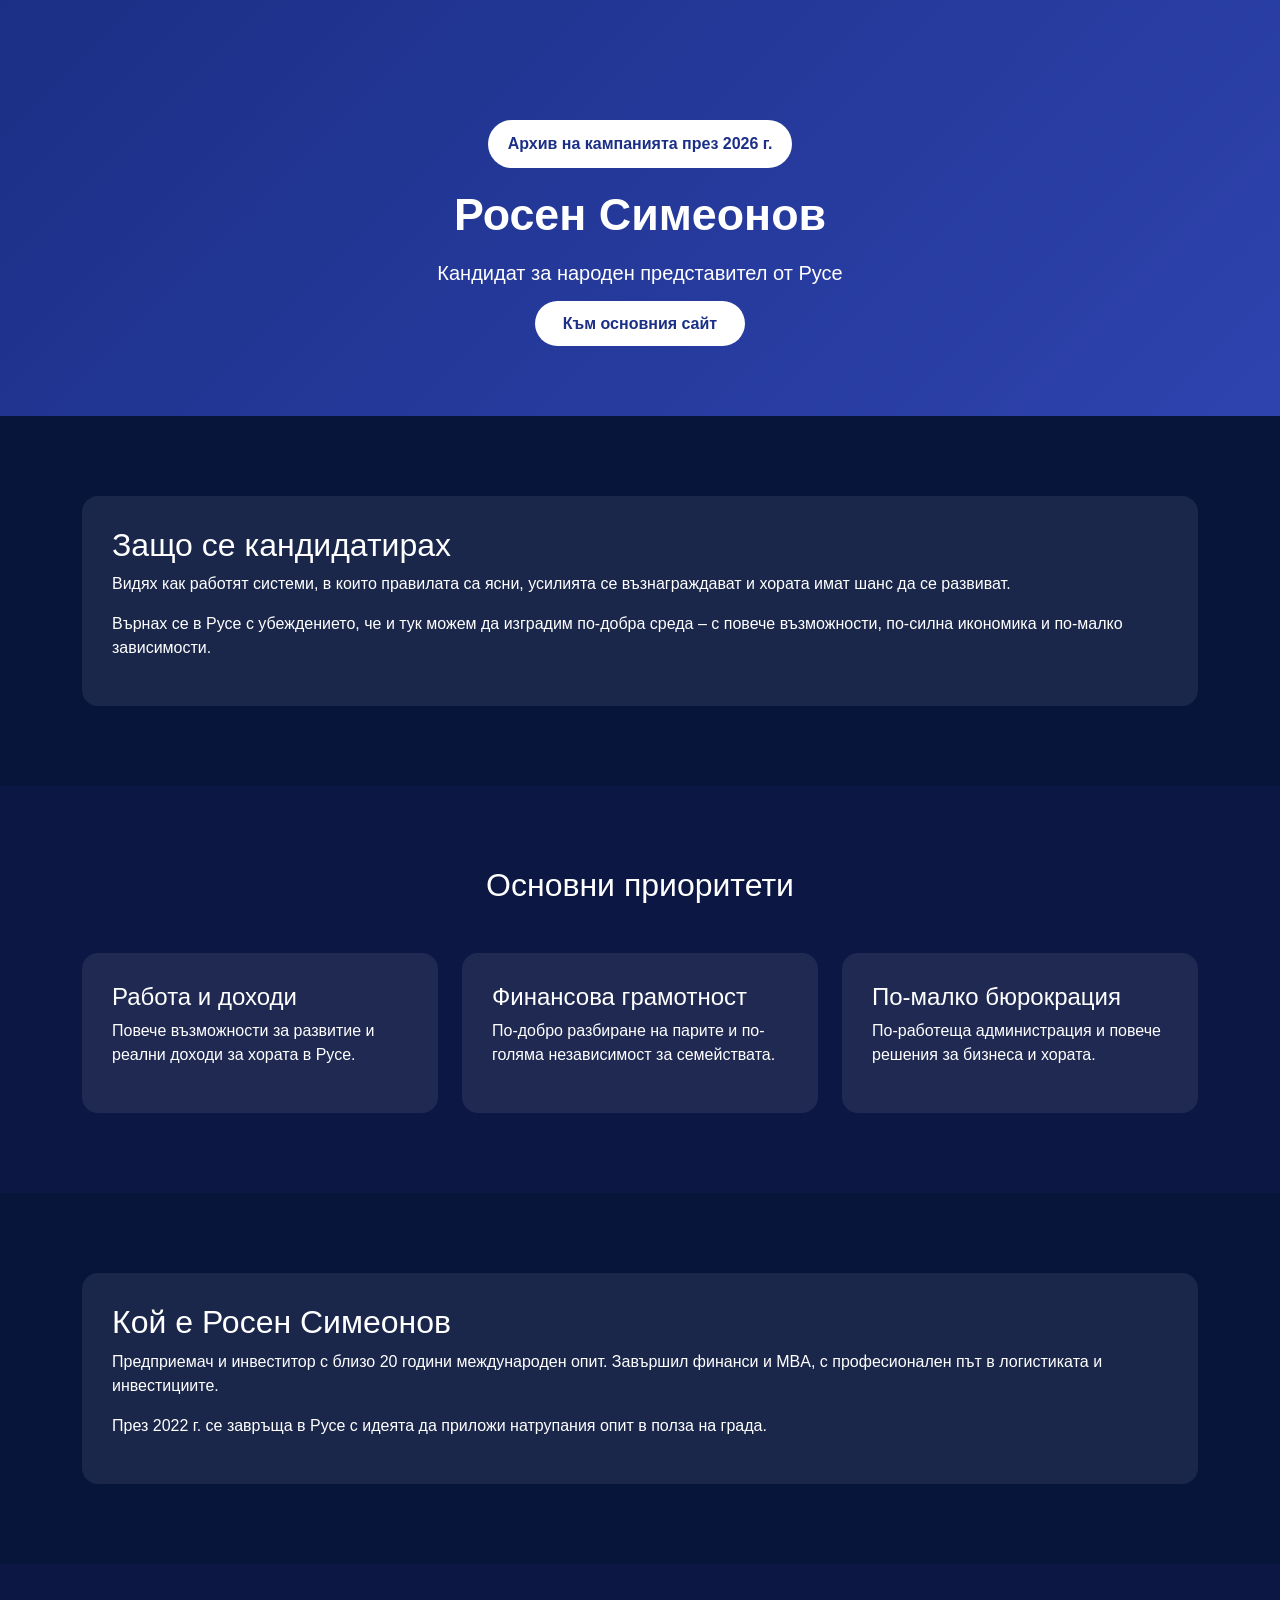
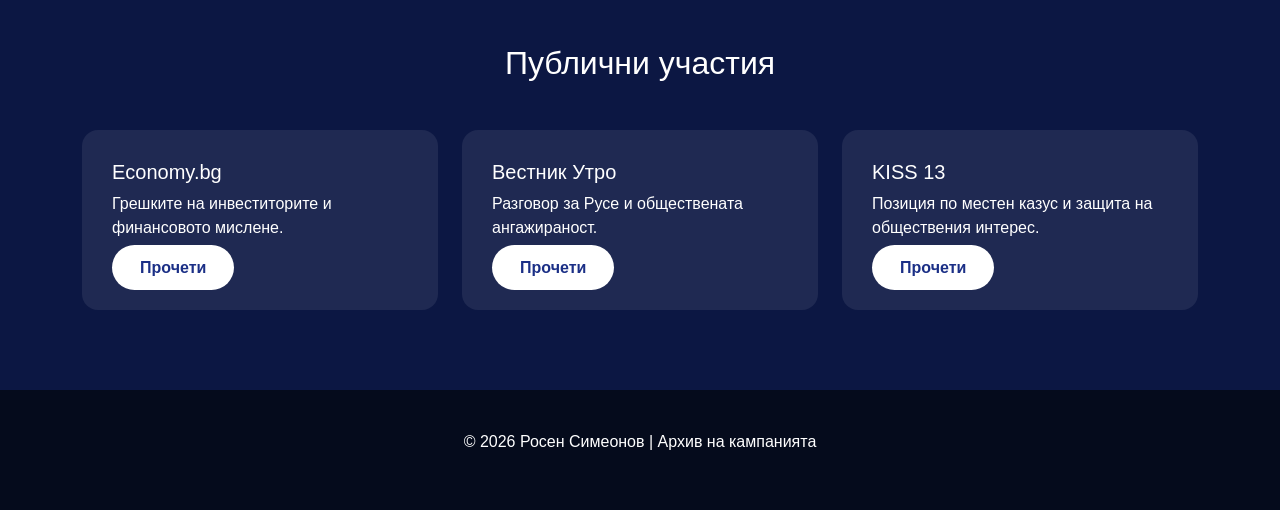
==== kampania-2026.html @ 20c769b8 "Create kampania-2026.html" ====
<!DOCTYPE html>
<html lang="bg">
<head>
    <meta charset="UTF-8">
    <meta name="viewport" content="width=device-width, initial-scale=1.0">

    <title>Кампания 2026 | Росен Симеонов | Архив</title>

    <meta name="description" content="Архив на кампанията на Росен Симеонов за народен представител от Русе през 2026 г. Позиции, приоритети и участие.">
    <link rel="canonical" href="https://rosensimeonov.com/kampania-2026.html">

    <link href="https://cdn.jsdelivr.net/npm/bootstrap@5.3.0/dist/css/bootstrap.min.css" rel="stylesheet">

    <style>
        body {
            font-family: Arial, sans-serif;
            background: #07153b;
            color: #fff;
        }

        .hero {
            padding: 120px 0 80px;
            background: linear-gradient(135deg, #1b2f86 0%, #2e43ae 100%);
            text-align: center;
        }

        .hero h1 {
            font-size: 2.8rem;
            font-weight: 900;
        }

        .archive-note {
            background: #fff;
            color: #1b2f86;
            padding: 12px 20px;
            border-radius: 999px;
            display: inline-block;
            font-weight: 700;
            margin-bottom: 20px;
        }

        .section {
            padding: 80px 0;
        }

        .card-custom {
            background: rgba(255,255,255,0.08);
            border-radius: 16px;
            padding: 30px;
        }

        a.btn-main {
            background: #fff;
            color: #1b2f86;
            padding: 14px 28px;
            border-radius: 999px;
            font-weight: 700;
            text-decoration: none;
        }

        a.btn-main:hover {
            background: #e9efff;
        }

        footer {
            padding: 40px;
            text-align: center;
            background: #050b1c;
        }
    </style>
</head>

<body>

<!-- HERO -->
<section class="hero">
    <div class="container">
        <div class="archive-note">
            Архив на кампанията през 2026 г.
        </div>

        <h1>Росен Симеонов</h1>
        <p class="lead mt-3">
            Кандидат за народен представител от Русе
        </p>

        <div class="mt-4">
            <a href="index.html" class="btn-main">Към основния сайт</a>
        </div>
    </div>
</section>

<!-- WHY -->
<section class="section">
    <div class="container">
        <div class="card-custom">
            <h2>Защо се кандидатирах</h2>
            <p>
                Видях как работят системи, в които правилата са ясни, усилията се възнаграждават и хората имат шанс да се развиват.
            </p>
            <p>
                Върнах се в Русе с убеждението, че и тук можем да изградим по-добра среда – с повече възможности, по-силна икономика и по-малко зависимости.
            </p>
        </div>
    </div>
</section>

<!-- PRIORITIES -->
<section class="section" style="background:#0c1743;">
    <div class="container">
        <h2 class="text-center mb-5">Основни приоритети</h2>

        <div class="row g-4">
            <div class="col-md-4">
                <div class="card-custom">
                    <h4>Работа и доходи</h4>
                    <p>Повече възможности за развитие и реални доходи за хората в Русе.</p>
                </div>
            </div>

            <div class="col-md-4">
                <div class="card-custom">
                    <h4>Финансова грамотност</h4>
                    <p>По-добро разбиране на парите и по-голяма независимост за семействата.</p>
                </div>
            </div>

            <div class="col-md-4">
                <div class="card-custom">
                    <h4>По-малко бюрокрация</h4>
                    <p>По-работеща администрация и повече решения за бизнеса и хората.</p>
                </div>
            </div>
        </div>
    </div>
</section>

<!-- ABOUT -->
<section class="section">
    <div class="container">
        <div class="card-custom">
            <h2>Кой е Росен Симеонов</h2>
            <p>
                Предприемач и инвеститор с близо 20 години международен опит.
                Завършил финанси и MBA, с професионален път в логистиката и инвестициите.
            </p>
            <p>
                През 2022 г. се завръща в Русе с идеята да приложи натрупания опит в полза на града.
            </p>
        </div>
    </div>
</section>

<!-- MEDIA -->
<section class="section" style="background:#0c1743;">
    <div class="container">
        <h2 class="text-center mb-5">Публични участия</h2>

        <div class="row g-4">
            <div class="col-md-4">
                <div class="card-custom">
                    <h5>Economy.bg</h5>
                    <p>Грешките на инвеститорите и финансовото мислене.</p>
                    <a href="https://www.economy.bg/featured/view/63166/Kakvi-greshki-dopuskat-naj-chesto-individualnite-investitori-v-Bylgariya"
                       target="_blank" class="btn-main mt-2">Прочети</a>
                </div>
            </div>

            <div class="col-md-4">
                <div class="card-custom">
                    <h5>Вестник Утро</h5>
                    <p>Разговор за Русе и обществената ангажираност.</p>
                    <a href="https://utroruse.com/article/1179302/"
                       target="_blank" class="btn-main mt-2">Прочети</a>
                </div>
            </div>

            <div class="col-md-4">
                <div class="card-custom">
                    <h5>KISS 13</h5>
                    <p>Позиция по местен казус и защита на обществения интерес.</p>
                    <a href="https://kiss13.net/news/ruse/pp-db-davat-sdelkata-za-golemiya-tir-parking-v-ruse-na-prokuraturata"
                       target="_blank" class="btn-main mt-2">Прочети</a>
                </div>
            </div>
        </div>
    </div>
</section>

<!-- FOOTER -->
<footer>
    <p>© 2026 Росен Симеонов | Архив на кампанията</p>
</footer>

</body>
</html>
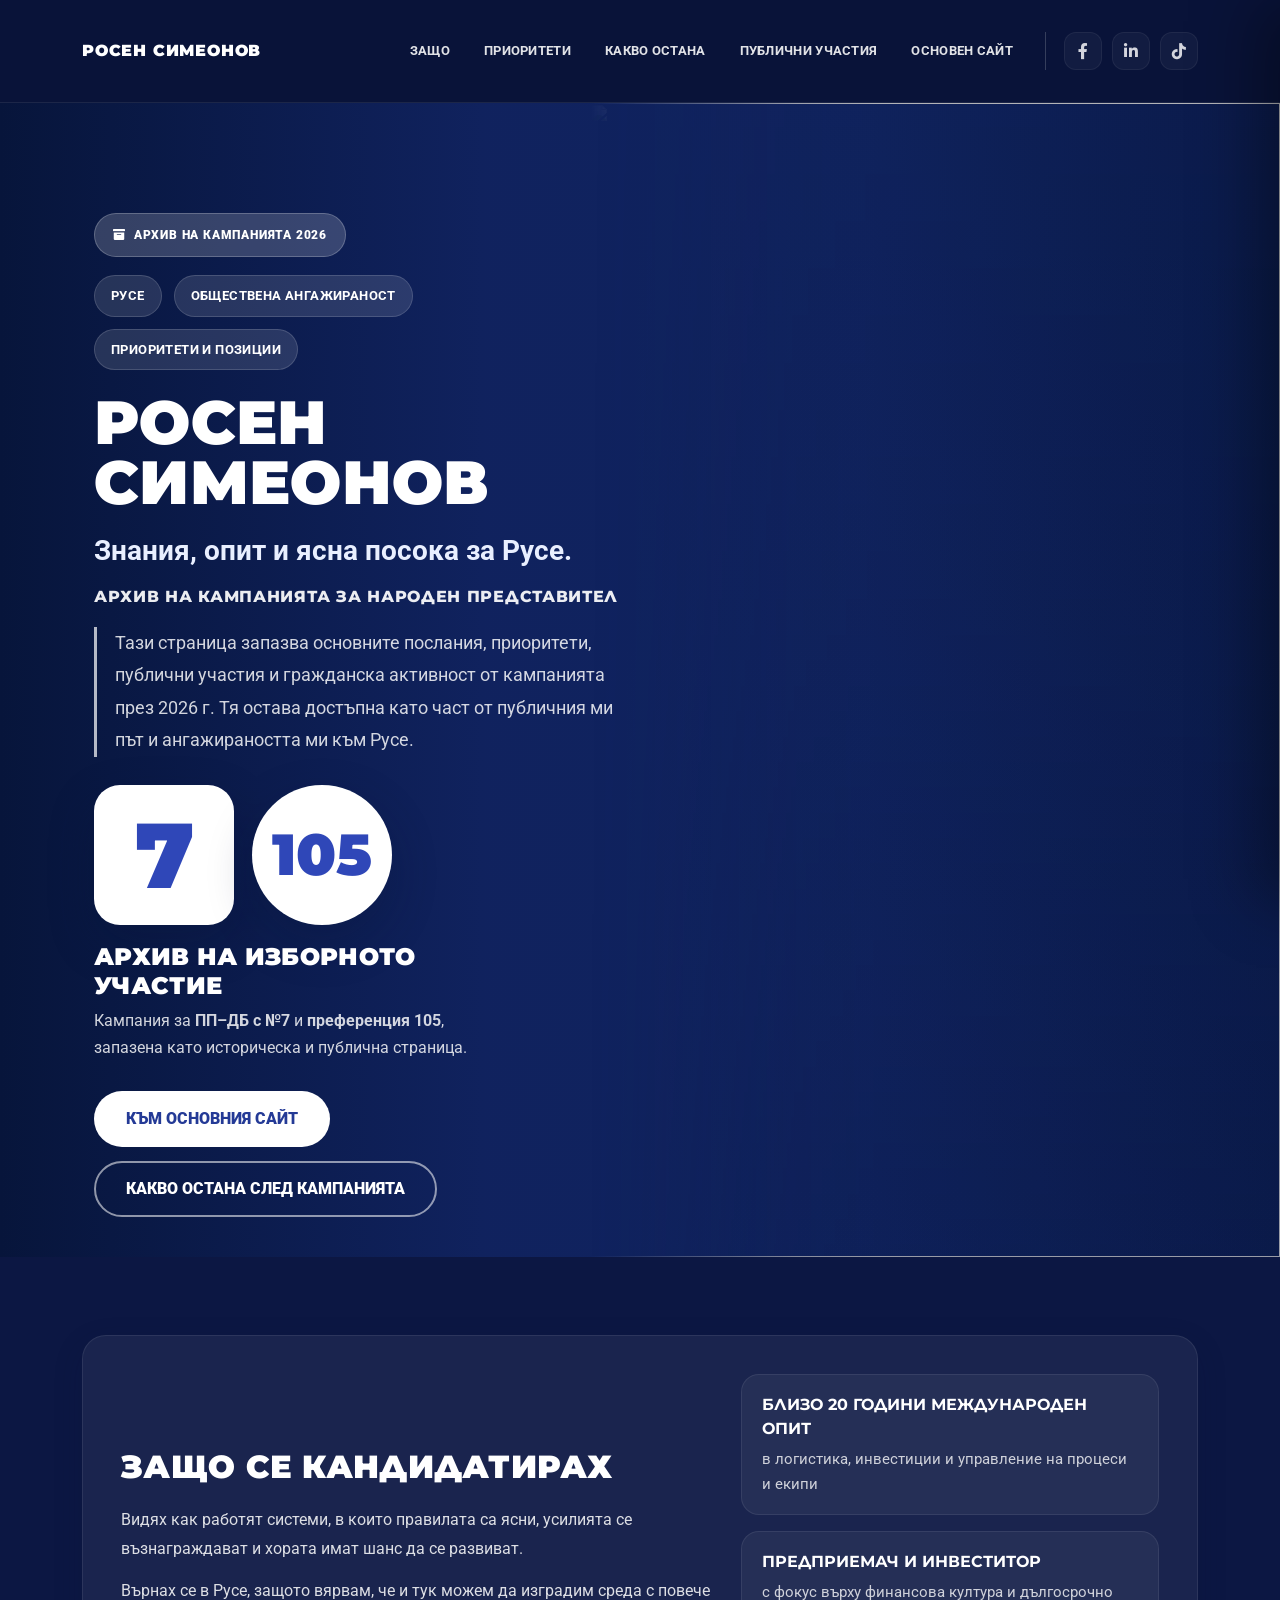
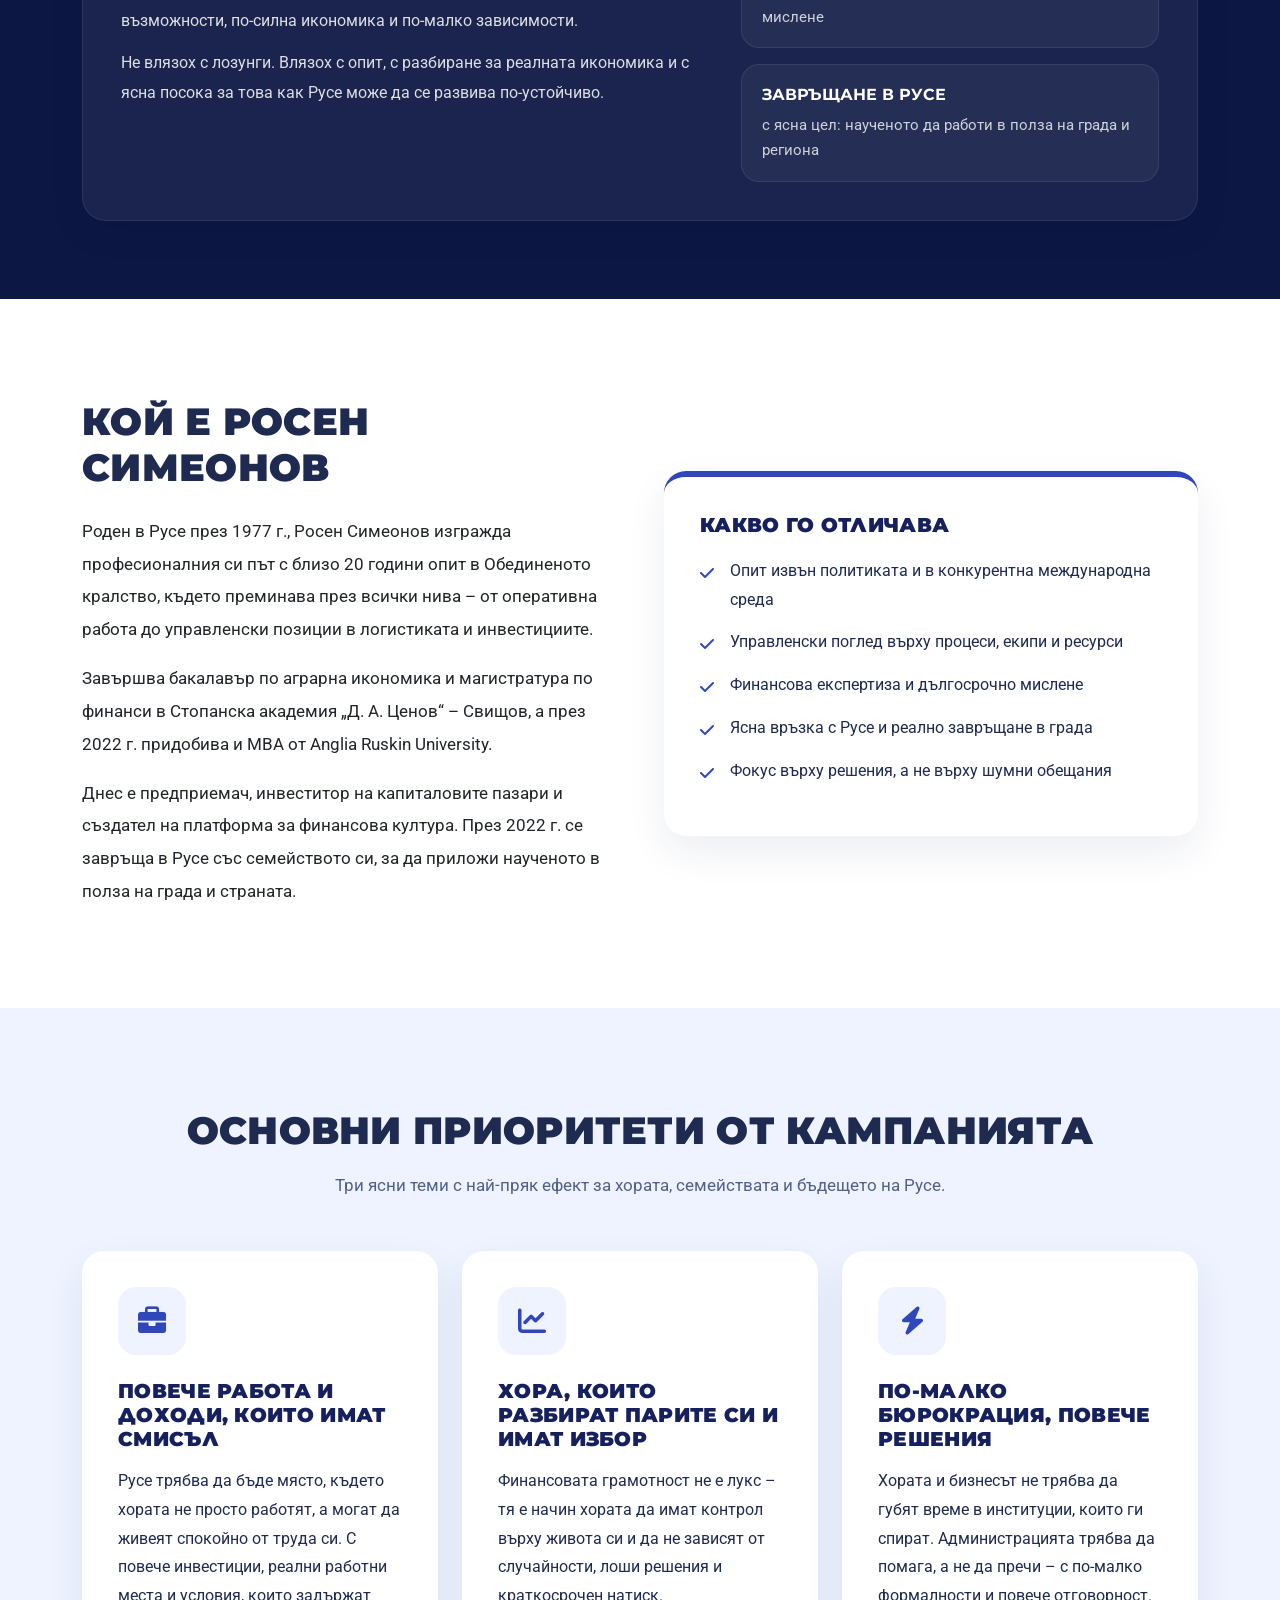
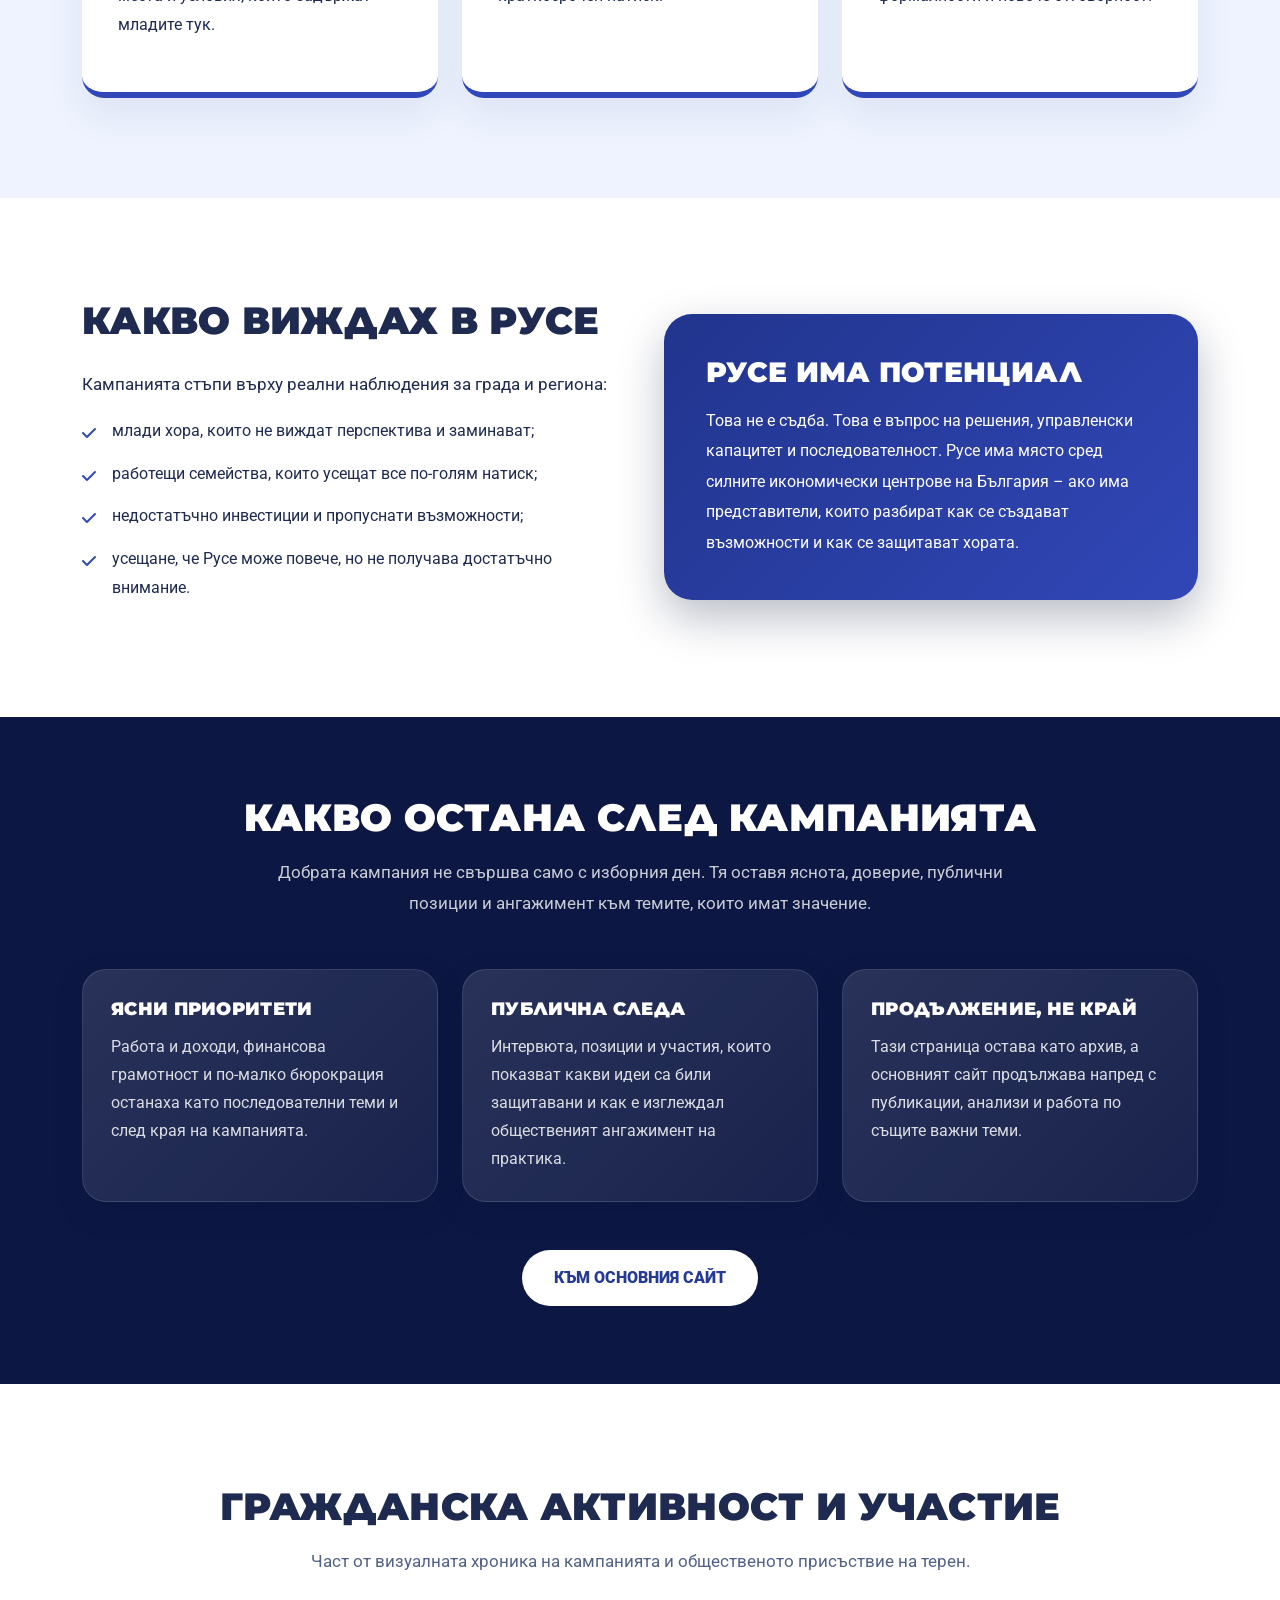
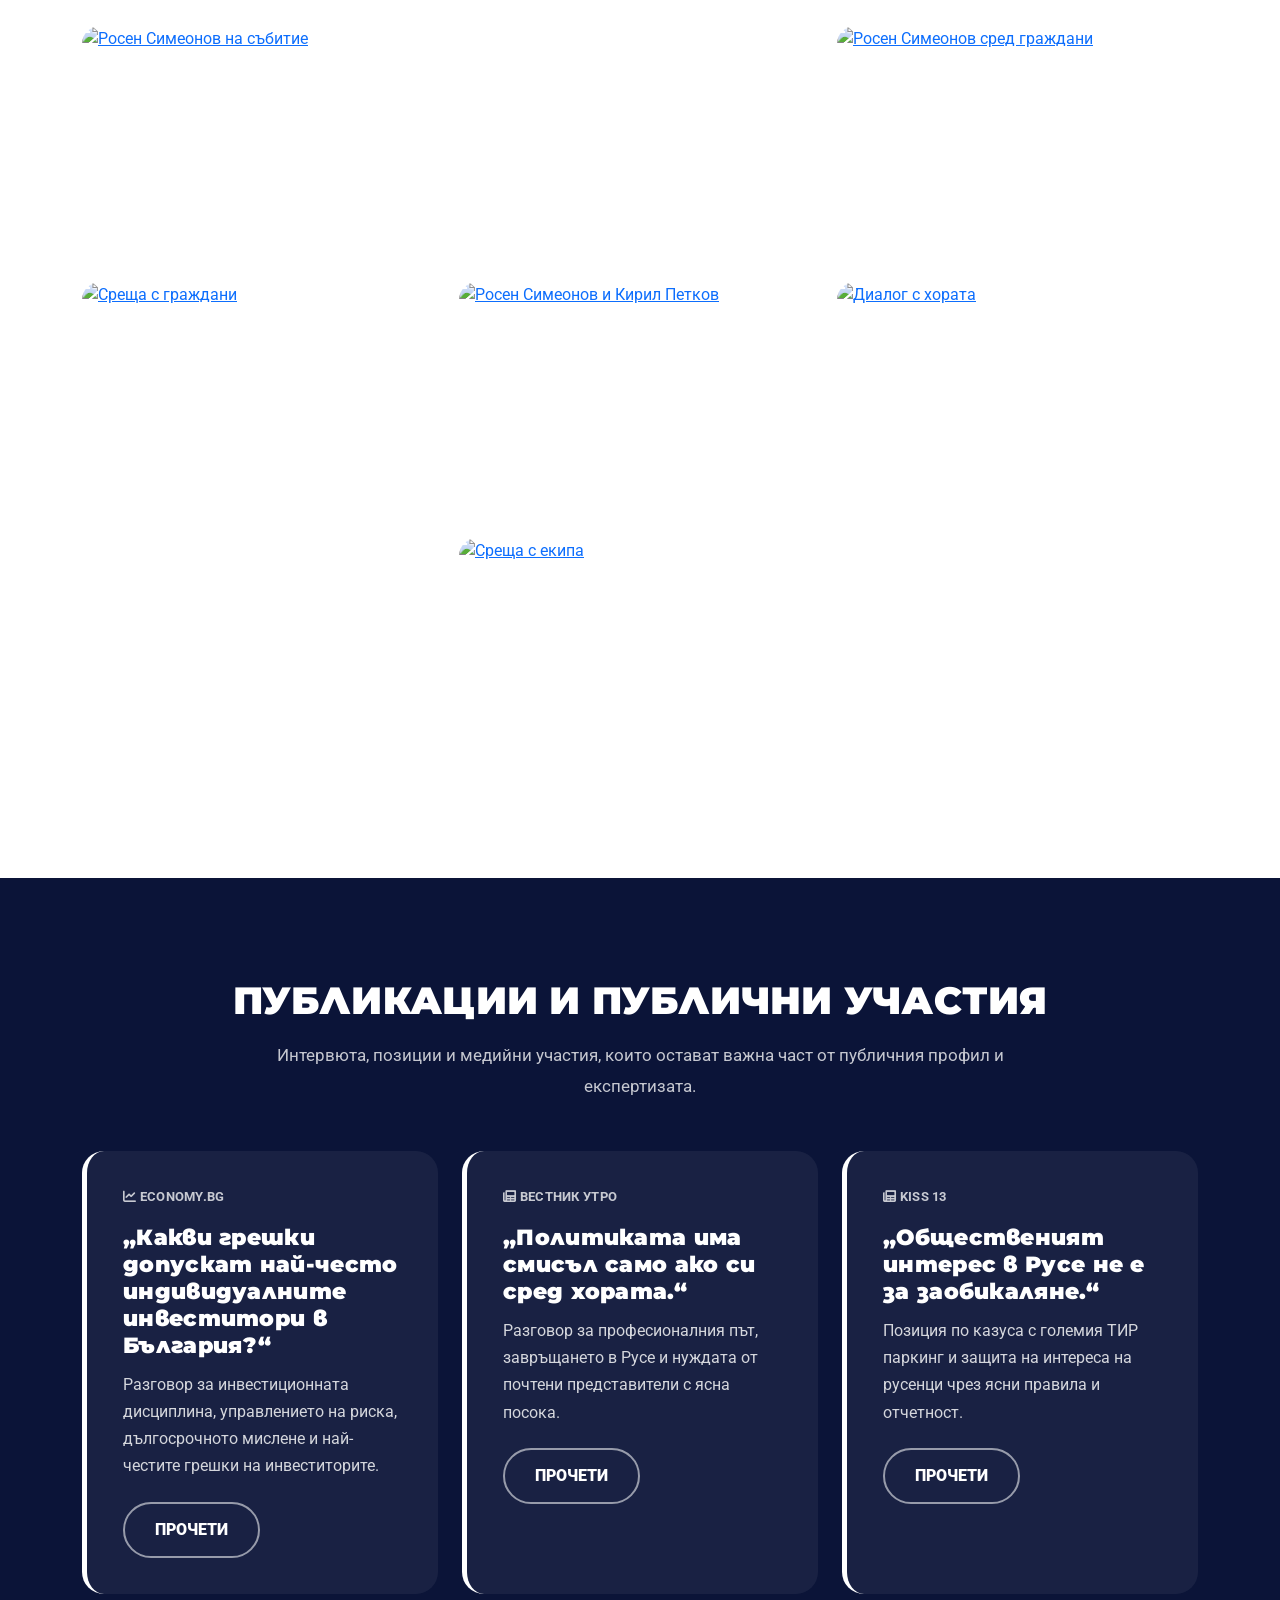
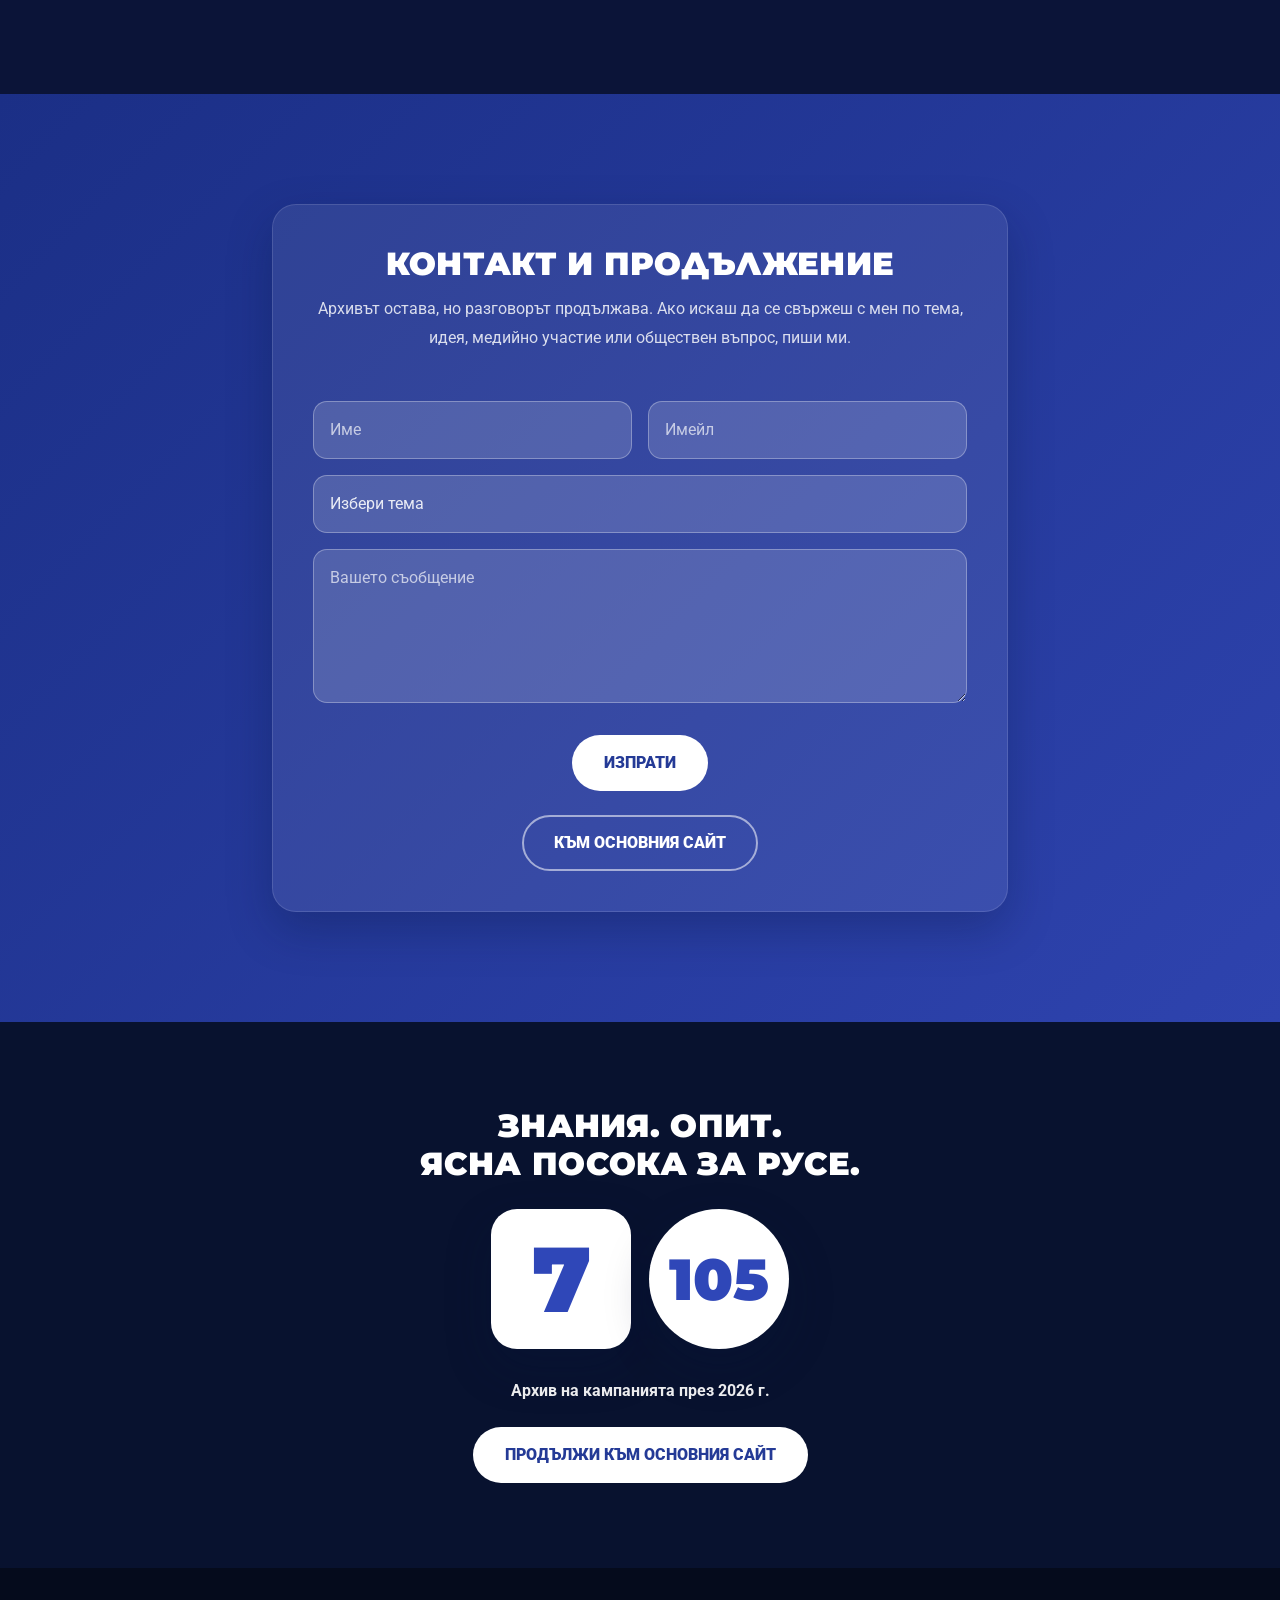
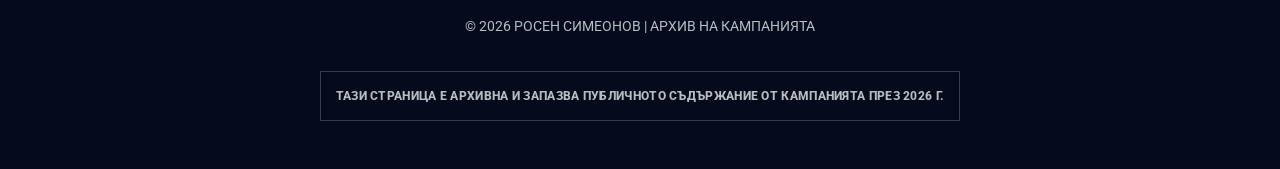
==== commit 39781a5e: "Update kampania-2026.html" ====
--- a/kampania-2026.html
+++ b/kampania-2026.html
@@ -3,194 +3,1840 @@
 <head>
     <meta charset="UTF-8">
     <meta name="viewport" content="width=device-width, initial-scale=1.0">
-
     <title>Кампания 2026 | Росен Симеонов | Архив</title>
-
-    <meta name="description" content="Архив на кампанията на Росен Симеонов за народен представител от Русе през 2026 г. Позиции, приоритети и участие.">
+    <link rel="icon" type="image/png" href="favicon.png">
+
+    <meta name="description" content="Архив на кампанията на Росен Симеонов за народен представител от Русе през 2026 г. Позиции, приоритети, медийни участия и обществена ангажираност.">
     <link rel="canonical" href="https://rosensimeonov.com/kampania-2026.html">
 
+    <meta property="og:title" content="Кампания 2026 | Росен Симеонов | Архив">
+    <meta property="og:description" content="Архив на кампанията, приоритетите и публичните позиции на Росен Симеонов.">
+    <meta property="og:image" content="thumbnail-rosen.png">
+    <meta property="og:type" content="website">
+    <meta property="og:url" content="https://rosensimeonov.com/kampania-2026.html">
+
+    <script type="application/ld+json">
+{
+  "@context": "https://schema.org",
+  "@graph": [
+    {
+      "@type": "WebPage",
+      "@id": "https://rosensimeonov.com/kampania-2026.html#webpage",
+      "url": "https://rosensimeonov.com/kampania-2026.html",
+      "name": "Кампания 2026 | Росен Симеонов | Архив",
+      "description": "Архив на кампанията на Росен Симеонов за народен представител от Русе през 2026 г.",
+      "inLanguage": "bg"
+    },
+    {
+      "@type": "Person",
+      "@id": "https://rosensimeonov.com/#person",
+      "name": "Росен Симеонов",
+      "url": "https://rosensimeonov.com/",
+      "image": "https://rosensimeonov.com/thumbnail-rosen.png",
+      "description": "Росен Симеонов е предприемач, инвеститор и обществено активен автор от Русе с международен управленски опит.",
+      "jobTitle": "Предприемач и инвеститор",
+      "address": {
+        "@type": "PostalAddress",
+        "addressLocality": "Русе",
+        "addressCountry": "BG"
+      },
+      "sameAs": [
+        "https://www.facebook.com/rosen.simeonov.12",
+        "https://www.linkedin.com/in/rosen-simeonov/",
+        "https://www.tiktok.com/@rossimeonov"
+      ]
+    }
+  ]
+}
+    </script>
+
+    <link href="https://fonts.googleapis.com/css2?family=Montserrat:wght@400;700;800;900&family=Roboto:wght@300;400;500;700&display=swap" rel="stylesheet">
+    <link rel="stylesheet" href="https://cdnjs.cloudflare.com/ajax/libs/font-awesome/6.0.0/css/all.min.css">
     <link href="https://cdn.jsdelivr.net/npm/bootstrap@5.3.0/dist/css/bootstrap.min.css" rel="stylesheet">
+    <link href="https://unpkg.com/aos@2.3.1/dist/aos.css" rel="stylesheet">
+    <link rel="stylesheet" href="https://cdnjs.cloudflare.com/ajax/libs/luminous-lightbox/2.3.2/luminous-basic.min.css">
 
     <style>
+        :root {
+            --primary-blue: #243a96;
+            --secondary-blue: #2f47b8;
+            --deep-blue: #15205d;
+            --navy: #07153b;
+            --navy-soft: #0b1438;
+            --accent-light: #e9efff;
+            --white: #ffffff;
+            --text-soft: rgba(255,255,255,0.82);
+            --text-dark: #1e2a4f;
+            --text-muted: #526287;
+            --shadow: 0 18px 45px rgba(7, 21, 59, 0.28);
+            --shadow-soft: 0 10px 30px rgba(7, 21, 59, 0.16);
+            --radius-xl: 24px;
+            --radius-lg: 18px;
+            --radius-md: 14px;
+            --nav-height: 86px;
+            --nav-height-scrolled: 72px;
+        }
+
+        * { box-sizing: border-box; }
+
+        html {
+            scroll-behavior: smooth;
+            max-width: 100%;
+            overflow-x: hidden;
+        }
+
         body {
-            font-family: Arial, sans-serif;
-            background: #07153b;
+            margin: 0;
+            max-width: 100%;
+            overflow-x: hidden;
+            font-family: 'Roboto', sans-serif;
+            background: var(--navy);
+            color: var(--white);
+        }
+
+        body.menu-open {
+            overflow: hidden;
+            touch-action: none;
+        }
+
+        h1, h2, h3, h4, h5 {
+            font-family: 'Montserrat', sans-serif;
+            letter-spacing: 0.3px;
+        }
+
+        .fw-900 { font-weight: 900; }
+        a { transition: 0.25s ease; }
+        img { max-width: 100%; height: auto; }
+
+        .navbar {
+            background: rgba(10, 20, 58, 0.82);
+            backdrop-filter: blur(18px);
+            -webkit-backdrop-filter: blur(18px);
+            min-height: var(--nav-height);
+            border-bottom: 1px solid rgba(255,255,255,0.08);
+            transition: min-height 0.28s ease, background 0.28s ease, box-shadow 0.28s ease;
+            box-shadow: 0 0 0 rgba(0,0,0,0);
+            z-index: 1030;
+        }
+
+        .navbar.navbar-scrolled {
+            min-height: var(--nav-height-scrolled);
+            background: rgba(7, 16, 45, 0.94);
+            box-shadow: 0 12px 32px rgba(0,0,0,0.18);
+        }
+
+        .nav-shell {
+            min-height: var(--nav-height);
+            display: flex;
+            align-items: center;
+            justify-content: space-between;
+            gap: 18px;
+            width: 100%;
+            transition: min-height 0.28s ease;
+        }
+
+        .navbar.navbar-scrolled .nav-shell {
+            min-height: var(--nav-height-scrolled);
+        }
+
+        .navbar-brand-wrap {
+            display: flex;
+            align-items: center;
+            gap: 16px;
+            min-width: 0;
+        }
+
+        .brand-name {
+            color: #fff !important;
+            text-decoration: none;
+            font-family: 'Montserrat', sans-serif;
+            font-weight: 900;
+            font-size: 16px;
+            letter-spacing: 0.8px;
+            white-space: nowrap;
+        }
+
+        .desktop-nav {
+            margin-left: auto;
+        }
+
+        .desktop-nav .navbar-nav {
+            gap: 2px;
+        }
+
+        .desktop-nav .nav-link {
+            position: relative;
+            color: rgba(255,255,255,0.88) !important;
+            font-weight: 700;
+            font-size: 13px;
+            text-transform: uppercase;
+            margin-left: 8px;
+            padding: 10px 12px !important;
+            border-radius: 999px;
+            letter-spacing: 0.3px;
+        }
+
+        .desktop-nav .nav-link:hover,
+        .desktop-nav .nav-link.active {
+            color: #fff !important;
+            background: rgba(255,255,255,0.08);
+        }
+
+        .desktop-nav .nav-link.active::after {
+            content: "";
+            position: absolute;
+            left: 16px;
+            right: 16px;
+            bottom: 5px;
+            height: 2px;
+            border-radius: 999px;
+            background: rgba(255,255,255,0.92);
+        }
+
+        .social-nav {
+            display: flex;
+            gap: 10px;
+            margin-left: 18px;
+            padding-left: 18px;
+            border-left: 1px solid rgba(255,255,255,0.18);
+        }
+
+        .social-nav a {
+            width: 38px;
+            height: 38px;
+            color: rgba(255,255,255,0.82);
+            font-size: 16px;
+            border-radius: 12px;
+            background: rgba(255,255,255,0.04);
+            border: 1px solid rgba(255,255,255,0.06);
+            display: inline-flex;
+            align-items: center;
+            justify-content: center;
+            text-decoration: none;
+        }
+
+        .social-nav a:hover {
             color: #fff;
+            transform: translateY(-2px);
+            background: rgba(255,255,255,0.1);
+        }
+
+        .mobile-menu-toggle {
+            width: 54px;
+            height: 54px;
+            border: 1px solid rgba(255,255,255,0.14);
+            background: rgba(255,255,255,0.06);
+            border-radius: 18px;
+            display: none;
+            flex-direction: column;
+            justify-content: center;
+            align-items: center;
+            gap: 5px;
+            padding: 0;
+            transition: 0.25s ease;
+            box-shadow: 0 10px 30px rgba(0,0,0,0.18);
+            flex: 0 0 auto;
+        }
+
+        .mobile-menu-toggle span {
+            display: block;
+            width: 22px;
+            height: 2px;
+            border-radius: 999px;
+            background: #fff;
+            transition: 0.25s ease;
+        }
+
+        .mobile-menu-toggle.active span:nth-child(1) {
+            transform: translateY(7px) rotate(45deg);
+        }
+
+        .mobile-menu-toggle.active span:nth-child(2) {
+            opacity: 0;
+        }
+
+        .mobile-menu-toggle.active span:nth-child(3) {
+            transform: translateY(-7px) rotate(-45deg);
+        }
+
+        .mobile-menu-overlay {
+            position: fixed;
+            inset: 0;
+            width: 100%;
+            height: 100%;
+            background: rgba(3, 8, 24, 0.58);
+            backdrop-filter: blur(5px);
+            -webkit-backdrop-filter: blur(5px);
+            opacity: 0;
+            visibility: hidden;
+            transition: 0.3s ease;
+            z-index: 9998;
+        }
+
+        .mobile-menu-overlay.active {
+            opacity: 1;
+            visibility: visible;
+        }
+
+        .mobile-menu-drawer {
+            position: fixed;
+            top: 0;
+            right: 0;
+            bottom: 0;
+            width: min(70vw, 370px);
+            max-width: 100%;
+            height: 100dvh;
+            background:
+                radial-gradient(circle at top right, rgba(255,255,255,0.08), transparent 28%),
+                linear-gradient(180deg, rgba(25, 42, 110, 0.98) 0%, rgba(8, 18, 47, 0.99) 100%);
+            border-left: 1px solid rgba(255,255,255,0.08);
+            box-shadow: -24px 0 60px rgba(0,0,0,0.35);
+            transform: translateX(100%);
+            transition: transform 0.34s ease;
+            z-index: 9999;
+            display: flex;
+            flex-direction: column;
+            padding: 22px 20px 28px;
+            overflow: hidden;
+        }
+
+        .mobile-menu-drawer.active {
+            transform: translateX(0);
+        }
+
+        .mobile-menu-top {
+            display: flex;
+            align-items: flex-start;
+            justify-content: space-between;
+            gap: 12px;
+            margin-bottom: 22px;
+            padding-bottom: 18px;
+            border-bottom: 1px solid rgba(255,255,255,0.08);
+        }
+
+        .mobile-menu-label {
+            font-size: 11px;
+            text-transform: uppercase;
+            letter-spacing: 1.4px;
+            color: rgba(255,255,255,0.58);
+            margin-bottom: 6px;
+            font-weight: 700;
+        }
+
+        .mobile-menu-title {
+            font-family: 'Montserrat', sans-serif;
+            font-size: 22px;
+            font-weight: 900;
+            color: #fff;
+            line-height: 1.1;
+            word-break: break-word;
+            text-decoration: none;
+        }
+
+        .mobile-menu-close {
+            width: 46px;
+            height: 46px;
+            border: 1px solid rgba(255,255,255,0.12);
+            background: rgba(255,255,255,0.06);
+            color: #fff;
+            border-radius: 14px;
+            flex: 0 0 auto;
+            transition: 0.25s ease;
+        }
+
+        .mobile-menu-content {
+            display: flex;
+            flex-direction: column;
+            gap: 10px;
+            overflow-y: auto;
+            overflow-x: hidden;
+            padding-right: 4px;
+            min-width: 0;
+        }
+
+        .mobile-nav-link {
+            display: flex;
+            align-items: center;
+            justify-content: space-between;
+            min-height: 58px;
+            width: 100%;
+            padding: 0 18px;
+            border-radius: 16px;
+            text-decoration: none;
+            color: #fff;
+            font-weight: 800;
+            text-transform: uppercase;
+            letter-spacing: 0.4px;
+            background: rgba(255,255,255,0.05);
+            border: 1px solid rgba(255,255,255,0.06);
+            transition: 0.25s ease;
+        }
+
+        .mobile-nav-link:hover,
+        .mobile-nav-link.active {
+            background: rgba(255,255,255,0.11);
+            color: #fff;
+            transform: translateX(3px);
+        }
+
+        .mobile-socials {
+            display: flex;
+            align-items: center;
+            gap: 12px;
+            margin-top: 20px;
+            padding-top: 18px;
+            border-top: 1px solid rgba(255,255,255,0.08);
+            flex-wrap: wrap;
+        }
+
+        .mobile-socials a {
+            width: 46px;
+            height: 46px;
+            border-radius: 14px;
+            background: rgba(255,255,255,0.06);
+            border: 1px solid rgba(255,255,255,0.08);
+            color: #fff;
+            display: inline-flex;
+            align-items: center;
+            justify-content: center;
+            font-size: 17px;
+            text-decoration: none;
+            transition: 0.25s ease;
+        }
+
+        .mobile-socials a:hover {
+            background: rgba(255,255,255,0.14);
+            transform: translateY(-2px);
+            color: #fff;
         }
 
         .hero {
-            padding: 120px 0 80px;
-            background: linear-gradient(135deg, #1b2f86 0%, #2e43ae 100%);
+            min-height: 96vh;
+            display: flex;
+            align-items: center;
+            position: relative;
+            overflow: hidden;
+            background-image: url('ruse.jpg');
+            background-size: cover;
+            background-position: center;
+            background-repeat: no-repeat;
+        }
+
+        .hero::before {
+            content: "";
+            position: absolute;
+            inset: 0;
+            background:
+                linear-gradient(90deg,
+                    rgba(7, 21, 59, 0.94) 0%,
+                    rgba(18, 37, 102, 0.82) 38%,
+                    rgba(27, 52, 136, 0.46) 68%,
+                    rgba(27, 52, 136, 0.20) 100%);
+            z-index: 1;
+        }
+
+        .hero-mobile-top {
+            display: none;
+            position: relative;
+            width: 100%;
+            height: 46vh;
+            min-height: 300px;
+            max-height: 460px;
+            overflow: hidden;
+        }
+
+        .hero-mobile-top img {
+            width: 100%;
+            height: 100%;
+            object-fit: cover;
+            object-position: center top;
+            display: block;
+        }
+
+        .hero-mobile-top::after {
+            content: "";
+            position: absolute;
+            inset: 0;
+            background: linear-gradient(
+                to bottom,
+                rgba(7, 21, 59, 0) 0%,
+                rgba(7, 21, 59, 0.25) 35%,
+                rgba(7, 21, 59, 0.65) 65%,
+                rgba(7, 21, 59, 0.95) 100%
+            );
+            z-index: 1;
+        }
+
+        .hero-media {
+            position: absolute;
+            top: 0;
+            right: 0;
+            width: 54%;
+            height: 100%;
+            z-index: 2;
+            pointer-events: none;
+            overflow: hidden;
+            -webkit-mask-image: linear-gradient(
+                to left,
+                rgba(0,0,0,1) 58%,
+                rgba(0,0,0,0.88) 70%,
+                rgba(0,0,0,0.45) 84%,
+                rgba(0,0,0,0.08) 96%,
+                rgba(0,0,0,0) 100%
+            );
+            mask-image: linear-gradient(
+                to left,
+                rgba(0,0,0,1) 58%,
+                rgba(0,0,0,0.88) 70%,
+                rgba(0,0,0,0.45) 84%,
+                rgba(0,0,0,0.08) 96%,
+                rgba(0,0,0,0) 100%
+            );
+        }
+
+        .hero-media::before {
+            content: "";
+            position: absolute;
+            inset: 0;
+            z-index: 2;
+            background: linear-gradient(
+                to bottom,
+                rgba(10, 24, 72, 0.08) 0%,
+                rgba(10, 24, 72, 0.12) 45%,
+                rgba(10, 24, 72, 0.22) 100%
+            );
+        }
+
+        .hero-image {
+            width: 100%;
+            height: 100%;
+            object-fit: cover;
+            object-position: 68% top;
+            display: block;
+            filter: saturate(1.02) contrast(1.02);
+        }
+
+        .hero .container {
+            position: relative;
+            z-index: 4;
+            padding-top: 110px;
+            padding-bottom: 40px;
+        }
+
+        .hero .row {
+            min-height: calc(96vh - 110px);
+            align-items: center;
+            margin-left: 0;
+            margin-right: 0;
+        }
+
+        .hero-content {
+            position: relative;
+            z-index: 4;
+        }
+
+        .hero-badges {
+            display: flex;
+            gap: 12px;
+            flex-wrap: wrap;
+            margin-bottom: 22px;
+        }
+
+        .badge-soft {
+            background: rgba(255,255,255,0.12);
+            border: 1px solid rgba(255,255,255,0.15);
+            color: #fff;
+            padding: 10px 16px;
+            border-radius: 999px;
+            font-size: 13px;
+            font-weight: 700;
+            text-transform: uppercase;
+            letter-spacing: 0.4px;
+        }
+
+        .archive-badge {
+            background: rgba(255,255,255,0.18);
+            border: 1px solid rgba(255,255,255,0.22);
+            color: #fff;
+            padding: 12px 18px;
+            border-radius: 999px;
+            font-size: 12px;
+            font-weight: 900;
+            text-transform: uppercase;
+            letter-spacing: 0.8px;
+            display: inline-flex;
+            align-items: center;
+            gap: 8px;
+            margin-bottom: 18px;
+        }
+
+        .hero-title {
+            font-size: clamp(2.3rem, 4.8vw, 4.8rem);
+            font-weight: 900;
+            line-height: 0.98;
+            margin-bottom: 18px;
+            text-transform: uppercase;
+        }
+
+        .hero-subtitle {
+            font-size: clamp(1.3rem, 2.2vw, 1.95rem);
+            color: var(--accent-light);
+            margin-bottom: 12px;
+            font-weight: 700;
+        }
+
+        .hero-kicker {
+            font-family: 'Montserrat', sans-serif;
+            font-size: 1rem;
+            text-transform: uppercase;
+            letter-spacing: 0.7px;
+            color: rgba(255,255,255,0.92);
+            margin-bottom: 18px;
+            font-weight: 800;
+        }
+
+        .hero-lead {
+            max-width: 700px;
+            font-size: 1.1rem;
+            line-height: 1.85;
+            color: var(--text-soft);
+            margin-bottom: 28px;
+            padding-left: 18px;
+            border-left: 3px solid rgba(255,255,255,0.7);
+        }
+
+        .vote-panel {
+            display: flex;
+            align-items: center;
+            gap: 18px;
+            flex-wrap: wrap;
+            margin: 26px 0 30px;
+        }
+
+        .number-box {
+            width: 140px;
+            height: 140px;
+            background: #fff;
+            color: var(--secondary-blue);
+            border-radius: 26px;
+            display: flex;
+            align-items: center;
+            justify-content: center;
+            font-size: 92px;
+            font-family: 'Montserrat', sans-serif;
+            font-weight: 900;
+            box-shadow: var(--shadow);
+            flex: 0 0 auto;
+        }
+
+        .pref-circle {
+            width: 140px;
+            height: 140px;
+            background: #fff;
+            color: var(--secondary-blue);
+            border-radius: 50%;
+            display: flex;
+            align-items: center;
+            justify-content: center;
+            font-size: 58px;
+            font-family: 'Montserrat', sans-serif;
+            font-weight: 900;
+            box-shadow: var(--shadow);
+            flex: 0 0 auto;
+        }
+
+        .vote-copy { max-width: 420px; }
+
+        .vote-copy h3 {
+            font-size: 1.5rem;
+            font-weight: 900;
+            text-transform: uppercase;
+            margin-bottom: 8px;
+        }
+
+        .vote-copy p {
+            margin: 0;
+            color: var(--text-soft);
+            line-height: 1.65;
+            font-size: 1rem;
+        }
+
+        .hero-actions {
+            display: flex;
+            flex-wrap: wrap;
+            gap: 14px;
+            margin-top: 14px;
+        }
+
+        .btn-main {
+            background: #fff;
+            color: var(--primary-blue);
+            border: none;
+            border-radius: 999px;
+            padding: 16px 32px;
+            font-weight: 900;
+            text-transform: uppercase;
+            text-decoration: none;
+            display: inline-block;
+            transition: 0.25s ease;
+        }
+
+        .btn-main:hover {
+            transform: translateY(-3px);
+            color: var(--deep-blue);
+            box-shadow: 0 14px 28px rgba(0,0,0,0.18);
+        }
+
+        .btn-outline-light {
+            background: transparent;
+            color: #fff;
+            border: 2px solid rgba(255,255,255,0.55);
+            border-radius: 999px;
+            padding: 14px 30px;
+            font-weight: 900;
+            text-transform: uppercase;
+            text-decoration: none;
+            display: inline-block;
+            transition: 0.25s ease;
+        }
+
+        .btn-outline-light:hover {
+            background: #fff;
+            color: var(--primary-blue);
+        }
+
+        .section-dark { background: #0c1743; padding: 78px 0; }
+        .section-white { background: #fff; color: var(--text-dark); padding: 100px 0; }
+        .section-soft { background: #eef3ff; color: var(--text-dark); padding: 100px 0; }
+        .media-section { background: #0b1438; padding: 100px 0; }
+        .contact-wrap { background: linear-gradient(135deg, #1b2f86 0%, #2e43ae 100%); padding: 110px 0; }
+        .final-section { background: #08122f; padding: 85px 0; overflow: hidden; }
+
+        .section-header { margin-bottom: 50px; }
+
+        .section-header h2 {
+            font-weight: 900;
+            font-size: clamp(2rem, 3vw, 2.8rem);
+            text-transform: uppercase;
+            margin-bottom: 16px;
+        }
+
+        .section-header p { color: var(--text-muted); }
+
+        .trust-box {
+            background: rgba(255,255,255,0.06);
+            border: 1px solid rgba(255,255,255,0.08);
+            border-radius: 24px;
+            padding: 38px;
+            box-shadow: var(--shadow-soft);
+        }
+
+        .trust-box h2 {
+            margin-bottom: 18px;
+            font-weight: 900;
+            text-transform: uppercase;
+        }
+
+        .trust-box p {
+            color: rgba(255,255,255,0.85);
+            line-height: 1.85;
+            margin-bottom: 0.8rem;
+        }
+
+        .priority-card {
+            background: #fff;
+            border-radius: 22px;
+            padding: 36px;
+            height: 100%;
+            box-shadow: 0 16px 38px rgba(20, 36, 96, 0.08);
+            border-bottom: 6px solid var(--secondary-blue);
+            transition: transform 0.25s ease, box-shadow 0.25s ease;
+        }
+
+        .priority-card:hover {
+            transform: translateY(-4px);
+            box-shadow: 0 20px 42px rgba(20, 36, 96, 0.12);
+        }
+
+        .priority-card .icon {
+            width: 68px;
+            height: 68px;
+            border-radius: 18px;
+            background: #eef3ff;
+            color: var(--secondary-blue);
+            display: flex;
+            align-items: center;
+            justify-content: center;
+            font-size: 28px;
+            margin-bottom: 24px;
+        }
+
+        .priority-card h5 {
+            font-size: 1.25rem;
+            font-weight: 900;
+            text-transform: uppercase;
+            color: var(--deep-blue);
+            margin-bottom: 16px;
+        }
+
+        .priority-card p,
+        .priority-card li {
+            color: var(--text-dark);
+            line-height: 1.8;
+        }
+
+        .mini-proof-card {
+            background: rgba(255,255,255,0.05);
+            border: 1px solid rgba(255,255,255,0.08);
+            border-radius: 18px;
+            padding: 18px 20px;
+            display: flex;
+            flex-direction: column;
+            gap: 6px;
+            height: 100%;
+        }
+
+        .mini-proof-card strong {
+            font-family: 'Montserrat', sans-serif;
+            font-size: 1rem;
+            text-transform: uppercase;
+            color: #fff;
+        }
+
+        .mini-proof-card span {
+            color: rgba(255,255,255,0.78);
+            line-height: 1.6;
+            font-size: 0.96rem;
+        }
+
+        .check-list {
+            list-style: none;
+            padding-left: 0;
+            margin: 0;
+        }
+
+        .check-list li {
+            position: relative;
+            padding-left: 30px;
+            margin-bottom: 14px;
+            line-height: 1.8;
+            color: var(--text-dark);
+        }
+
+        .check-list li::before {
+            content: "\f00c";
+            font-family: "Font Awesome 6 Free";
+            font-weight: 900;
+            position: absolute;
+            left: 0;
+            top: 2px;
+            color: var(--secondary-blue);
+        }
+
+        .vote-banner {
+            background: linear-gradient(135deg, #21348d 0%, #3147b7 100%);
+            border-radius: 28px;
+            padding: 42px;
+            color: #fff;
+            box-shadow: var(--shadow);
+        }
+
+        .vote-instruction-img {
+            max-width: 100%;
+            border-radius: 16px;
+            box-shadow: 0 12px 30px rgba(0,0,0,0.2);
+            border: 1px solid rgba(255,255,255,0.1);
+            transition: transform 0.3s ease;
+        }
+
+        .vote-instruction-img:hover {
+            transform: scale(1.02);
+        }
+
+        .on-field-grid {
+            display: grid;
+            grid-template-columns: repeat(auto-fit, minmax(280px, 1fr));
+            grid-auto-rows: 240px;
+            gap: 16px;
+        }
+
+        .grid-item {
+            position: relative;
+            overflow: hidden;
+            border-radius: 18px;
+            cursor: pointer;
+        }
+
+        .grid-item img {
+            width: 100%;
+            height: 100%;
+            object-fit: cover;
+            transition: 0.45s ease;
+        }
+
+        .grid-item:hover img {
+            transform: scale(1.08);
+            filter: brightness(85%);
+        }
+
+        .grid-wide { grid-column: span 2; }
+        .grid-tall { grid-row: span 2; }
+
+        .media-card {
+            background: rgba(255,255,255,0.06);
+            border-radius: 22px;
+            padding: 36px;
+            height: 100%;
+            border-left: 5px solid #fff;
+            transition: transform 0.25s ease, background 0.25s ease;
+        }
+
+        .media-card:hover {
+            transform: translateY(-4px);
+            background: rgba(255,255,255,0.08);
+        }
+
+        .media-card .source {
+            font-size: 13px;
+            font-weight: 700;
+            text-transform: uppercase;
+            color: rgba(255,255,255,0.76);
+            margin-bottom: 18px;
+            letter-spacing: 0.3px;
+        }
+
+        .media-card h4 {
+            font-size: 1.4rem;
+            font-weight: 900;
+            margin-bottom: 12px;
+        }
+
+        .media-card p {
+            color: rgba(255,255,255,0.82);
+            line-height: 1.7;
+            margin-bottom: 22px;
+        }
+
+        .legacy-card {
+            background: linear-gradient(135deg, rgba(255,255,255,0.12), rgba(255,255,255,0.05));
+            border: 1px solid rgba(255,255,255,0.12);
+            border-radius: 24px;
+            padding: 28px;
+            height: 100%;
+            box-shadow: var(--shadow-soft);
+        }
+
+        .legacy-card h5 {
+            font-size: 1.1rem;
+            text-transform: uppercase;
+            font-weight: 900;
+            margin-bottom: 14px;
+        }
+
+        .legacy-card p {
+            color: rgba(255,255,255,0.84);
+            line-height: 1.75;
+            margin-bottom: 0;
+        }
+
+        .contact-card {
+            background: rgba(255,255,255,0.08);
+            border: 1px solid rgba(255,255,255,0.12);
+            border-radius: 24px;
+            padding: 40px;
+            box-shadow: var(--shadow);
+        }
+
+        .form-control {
+            background: rgba(255,255,255,0.15) !important;
+            border: 1px solid rgba(255,255,255,0.3) !important;
+            color: #fff !important;
+            padding: 16px;
+            border-radius: 14px;
+        }
+
+        .form-control::placeholder {
+            color: rgba(255,255,255,0.68);
+        }
+
+        .form-control:focus {
+            box-shadow: 0 0 0 0.2rem rgba(255,255,255,0.15) !important;
+        }
+
+        .form-select.form-control { color: rgba(255,255,255,0.88) !important; }
+        .form-select.form-control option { color: #111; }
+
+        footer {
+            background: #050b1c;
+            padding: 48px 0;
             text-align: center;
-        }
-
-        .hero h1 {
-            font-size: 2.8rem;
+            color: rgba(255,255,255,0.72);
+            font-size: 14px;
+            overflow: hidden;
+        }
+
+        .archive-note-footer {
+            border: 1px solid rgba(255,255,255,0.2);
+            padding: 15px;
+            display: inline-block;
+            margin-top: 18px;
+            font-weight: 800;
+            text-transform: uppercase;
+            font-size: 12px;
+            letter-spacing: 0.3px;
+        }
+
+        .mobile-quick-menu {
+            position: fixed;
+            right: 16px;
+            bottom: 16px;
+            min-width: 88px;
+            height: 52px;
+            padding: 0 16px;
+            border: none;
+            border-radius: 999px;
+            background: #ffffff;
+            color: var(--primary-blue);
+            display: none;
+            align-items: center;
+            justify-content: center;
+            box-shadow: 0 14px 30px rgba(0,0,0,0.28);
+            z-index: 1045;
+            transition: transform 0.25s ease, opacity 0.25s ease, background 0.25s ease, color 0.25s ease;
+            font-family: 'Montserrat', sans-serif;
             font-weight: 900;
-        }
-
-        .archive-note {
-            background: #fff;
-            color: #1b2f86;
-            padding: 12px 20px;
-            border-radius: 999px;
-            display: inline-block;
-            font-weight: 700;
-            margin-bottom: 20px;
-        }
-
-        .section {
-            padding: 80px 0;
-        }
-
-        .card-custom {
-            background: rgba(255,255,255,0.08);
-            border-radius: 16px;
-            padding: 30px;
-        }
-
-        a.btn-main {
-            background: #fff;
-            color: #1b2f86;
-            padding: 14px 28px;
-            border-radius: 999px;
-            font-weight: 700;
-            text-decoration: none;
-        }
-
-        a.btn-main:hover {
-            background: #e9efff;
-        }
-
-        footer {
-            padding: 40px;
-            text-align: center;
-            background: #050b1c;
+            font-size: 16px;
+            letter-spacing: 0.4px;
+            line-height: 1;
+        }
+
+        .mobile-quick-menu:hover {
+            transform: translateY(-2px);
+            background: var(--accent-light);
+            color: var(--deep-blue);
+        }
+
+        .mobile-quick-menu.show {
+            display: inline-flex;
+        }
+
+        @media (max-width: 991px) {
+            :root {
+                --nav-height: 76px;
+                --nav-height-scrolled: 68px;
+            }
+
+            .desktop-nav,
+            .social-nav {
+                display: none !important;
+            }
+
+            .mobile-menu-toggle {
+                display: flex;
+            }
+
+            .brand-name {
+                font-size: 14px;
+                letter-spacing: 0.6px;
+            }
+
+            .hero {
+                min-height: auto;
+                padding-top: 0;
+                display: block;
+                text-align: center;
+                background: var(--navy);
+                background-image: none;
+            }
+
+            .hero::before { display: none; }
+            .hero-media { display: none; }
+            .hero-mobile-top { display: block; }
+
+            .hero .container {
+                padding-top: 0;
+                padding-bottom: 55px;
+            }
+
+            .hero .row {
+                min-height: auto;
+                margin-top: -100px;
+                position: relative;
+                z-index: 2;
+            }
+
+            .hero-content {
+                padding: 0 16px;
+                text-align: center;
+            }
+
+            .hero-badges,
+            .hero-actions,
+            .vote-panel {
+                justify-content: center;
+            }
+
+            .hero-lead {
+                margin-left: auto;
+                margin-right: auto;
+                padding-left: 0;
+                border-left: none;
+                max-width: 90%;
+            }
+
+            .vote-copy { max-width: 100%; }
+
+            .number-box,
+            .pref-circle {
+                width: 120px;
+                height: 120px;
+            }
+
+            .number-box { font-size: 78px; }
+            .pref-circle { font-size: 48px; }
+
+            .grid-wide,
+            .grid-tall {
+                grid-column: span 1;
+                grid-row: span 1;
+            }
+
+            .section-white,
+            .section-soft,
+            .media-section,
+            .contact-wrap {
+                padding: 82px 0;
+            }
+
+            .vote-banner,
+            .contact-card,
+            .trust-box {
+                padding: 28px;
+            }
+        }
+
+        @media (max-width: 767px) {
+            .hero-mobile-top {
+                height: 44vh;
+                min-height: 280px;
+                max-height: 380px;
+            }
+
+            .hero .container {
+                padding-bottom: 55px;
+            }
+
+            .hero-title { font-size: 2.4rem; }
+            .hero-subtitle { font-size: 1.18rem; }
+            .hero-kicker { font-size: 0.88rem; }
+
+            .hero-lead {
+                font-size: 1rem;
+                line-height: 1.7;
+                max-width: 100%;
+            }
+
+            .badge-soft {
+                font-size: 11px;
+                padding: 9px 12px;
+            }
+
+            .btn-main,
+            .btn-outline-light {
+                width: 100%;
+                text-align: center;
+            }
+
+            .hero-actions {
+                width: 100%;
+            }
+
+            .vote-panel { gap: 14px; }
+
+            .number-box,
+            .pref-circle {
+                width: 100px;
+                height: 100px;
+            }
+
+            .number-box {
+                font-size: 64px;
+                border-radius: 22px;
+            }
+
+            .pref-circle { font-size: 40px; }
+
+            .section-header { margin-bottom: 34px; }
+
+            .priority-card,
+            .media-card {
+                padding: 28px;
+            }
+
+            .mobile-menu-drawer {
+                width: 100%;
+                max-width: 100%;
+                border-left: none;
+                padding: 18px 16px 24px;
+            }
+
+            .mobile-menu-title { font-size: 20px; }
+        }
+
+        @media (min-width: 992px) {
+            .mobile-quick-menu {
+                display: none !important;
+            }
         }
     </style>
 </head>
-
 <body>
 
-<!-- HERO -->
-<section class="hero">
-    <div class="container">
-        <div class="archive-note">
-            Архив на кампанията през 2026 г.
+    <nav class="navbar sticky-top navbar-dark" id="mainNavbar">
+        <div class="container">
+            <div class="nav-shell">
+                <div class="navbar-brand-wrap">
+                    <a href="index.html" class="brand-name">РОСЕН СИМЕОНОВ</a>
+                </div>
+
+                <div class="desktop-nav d-none d-lg-flex align-items-center">
+                    <ul class="navbar-nav flex-row align-items-center">
+                        <li class="nav-item">
+                            <a class="nav-link nav-scroll-link" href="#why" data-target="why">Защо</a>
+                        </li>
+                        <li class="nav-item">
+                            <a class="nav-link nav-scroll-link" href="#priorities" data-target="priorities">Приоритети</a>
+                        </li>
+                        <li class="nav-item">
+                            <a class="nav-link nav-scroll-link" href="#legacy" data-target="legacy">Какво остана</a>
+                        </li>
+                        <li class="nav-item">
+                            <a class="nav-link nav-scroll-link" href="#media" data-target="media">Публични участия</a>
+                        </li>
+                        <li class="nav-item">
+                            <a class="nav-link" href="index.html">Основен сайт</a>
+                        </li>
+                        <li class="nav-item">
+                            <div class="social-nav">
+                                <a href="https://www.facebook.com/rosen.simeonov.12" target="_blank" rel="noopener noreferrer" aria-label="Facebook">
+                                    <i class="fab fa-facebook-f"></i>
+                                </a>
+                                <a href="https://www.linkedin.com/in/rosen-simeonov/" target="_blank" rel="noopener noreferrer" aria-label="LinkedIn">
+                                    <i class="fab fa-linkedin-in"></i>
+                                </a>
+                                <a href="https://www.tiktok.com/@rossimeonov" target="_blank" rel="noopener noreferrer" aria-label="TikTok">
+                                    <i class="fab fa-tiktok"></i>
+                                </a>
+                            </div>
+                        </li>
+                    </ul>
+                </div>
+
+                <button type="button" class="mobile-menu-toggle d-lg-none" id="mobileMenuToggle" aria-label="Отвори меню" aria-expanded="false" aria-controls="mobileMenu">
+                    <span></span>
+                    <span></span>
+                    <span></span>
+                </button>
+            </div>
         </div>
-
-        <h1>Росен Симеонов</h1>
-        <p class="lead mt-3">
-            Кандидат за народен представител от Русе
-        </p>
-
-        <div class="mt-4">
-            <a href="index.html" class="btn-main">Към основния сайт</a>
+    </nav>
+
+    <div class="mobile-menu-overlay" id="mobileMenuOverlay"></div>
+
+    <aside class="mobile-menu-drawer" id="mobileMenu" aria-hidden="true">
+        <div class="mobile-menu-top">
+            <div>
+                <div class="mobile-menu-label">Архивна страница</div>
+                <a href="kampania-2026.html" class="mobile-menu-title js-close-menu">Кампания 2026</a>
+            </div>
+            <button class="mobile-menu-close" id="mobileMenuClose" aria-label="Затвори меню">
+                <i class="fas fa-times"></i>
+            </button>
         </div>
-    </div>
-</section>
-
-<!-- WHY -->
-<section class="section">
-    <div class="container">
-        <div class="card-custom">
-            <h2>Защо се кандидатирах</h2>
-            <p>
-                Видях как работят системи, в които правилата са ясни, усилията се възнаграждават и хората имат шанс да се развиват.
-            </p>
-            <p>
-                Върнах се в Русе с убеждението, че и тук можем да изградим по-добра среда – с повече възможности, по-силна икономика и по-малко зависимости.
-            </p>
+
+        <div class="mobile-menu-content">
+            <a href="#why" class="mobile-nav-link mobile-scroll-link" data-target="why">Защо</a>
+            <a href="#priorities" class="mobile-nav-link mobile-scroll-link" data-target="priorities">Приоритети</a>
+            <a href="#legacy" class="mobile-nav-link mobile-scroll-link" data-target="legacy">Какво остана</a>
+            <a href="#media" class="mobile-nav-link mobile-scroll-link" data-target="media">Публични участия</a>
+            <a href="#contact" class="mobile-nav-link mobile-scroll-link" data-target="contact">Контакт</a>
+            <a href="index.html" class="mobile-nav-link">Основен сайт</a>
+
+            <div class="mobile-socials">
+                <a href="https://www.facebook.com/rosen.simeonov.12" target="_blank" rel="noopener noreferrer" aria-label="Facebook">
+                    <i class="fab fa-facebook-f"></i>
+                </a>
+                <a href="https://www.linkedin.com/in/rosen-simeonov/" target="_blank" rel="noopener noreferrer" aria-label="LinkedIn">
+                    <i class="fab fa-linkedin-in"></i>
+                </a>
+                <a href="https://www.tiktok.com/@rossimeonov" target="_blank" rel="noopener noreferrer" aria-label="TikTok">
+                    <i class="fab fa-tiktok"></i>
+                </a>
+            </div>
         </div>
-    </div>
-</section>
-
-<!-- PRIORITIES -->
-<section class="section" style="background:#0c1743;">
-    <div class="container">
-        <h2 class="text-center mb-5">Основни приоритети</h2>
-
-        <div class="row g-4">
-            <div class="col-md-4">
-                <div class="card-custom">
-                    <h4>Работа и доходи</h4>
-                    <p>Повече възможности за развитие и реални доходи за хората в Русе.</p>
+    </aside>
+
+    <main>
+        <section class="hero" id="top">
+            <div class="hero-mobile-top d-lg-none" aria-hidden="true">
+                <img src="rosen.simeonov1.png" alt="Росен Симеонов">
+            </div>
+
+            <div class="hero-media" aria-hidden="true">
+                <img src="rosen.simeonov1.png" alt="" class="hero-image">
+            </div>
+
+            <div class="container">
+                <div class="row">
+                    <div class="col-lg-6 hero-content" data-aos="fade-right">
+                        <div class="archive-badge">
+                            <i class="fas fa-archive"></i>
+                            Архив на кампанията 2026
+                        </div>
+
+                        <div class="hero-badges">
+                            <span class="badge-soft">Русе</span>
+                            <span class="badge-soft">Обществена ангажираност</span>
+                            <span class="badge-soft">Приоритети и позиции</span>
+                        </div>
+
+                        <h1 class="hero-title">Росен<br>Симеонов</h1>
+                        <div class="hero-subtitle">Знания, опит и ясна посока за Русе.</div>
+                        <div class="hero-kicker">Архив на кампанията за народен представител</div>
+
+                        <p class="hero-lead">
+                            Тази страница запазва основните послания, приоритети, публични участия и гражданска активност от кампанията през 2026 г. Тя остава достъпна като част от публичния ми път и ангажираността ми към Русе.
+                        </p>
+
+                        <div class="vote-panel">
+                            <div class="number-box">7</div>
+                            <div class="pref-circle">105</div>
+                            <div class="vote-copy">
+                                <h3>Архив на изборното участие</h3>
+                                <p>Кампания за <strong>ПП–ДБ с №7</strong> и <strong>преференция 105</strong>, запазена като историческа и публична страница.</p>
+                            </div>
+                        </div>
+
+                        <div class="hero-actions">
+                            <a href="index.html" class="btn-main">Към основния сайт</a>
+                            <a href="#legacy" class="btn-outline-light nav-scroll-link" data-target="legacy">Какво остана след кампанията</a>
+                        </div>
+                    </div>
                 </div>
             </div>
-
-            <div class="col-md-4">
-                <div class="card-custom">
-                    <h4>Финансова грамотност</h4>
-                    <p>По-добро разбиране на парите и по-голяма независимост за семействата.</p>
+        </section>
+
+        <section class="section-dark" id="why">
+            <div class="container">
+                <div class="trust-box" data-aos="fade-up">
+                    <div class="row g-4 align-items-center">
+                        <div class="col-lg-7">
+                            <h2>Защо се кандидатирах</h2>
+                            <p>
+                                Видях как работят системи, в които правилата са ясни, усилията се възнаграждават и хората имат шанс да се развиват.
+                            </p>
+                            <p>
+                                Върнах се в Русе, защото вярвам, че и тук можем да изградим среда с повече възможности, по-силна икономика и по-малко зависимости.
+                            </p>
+                            <p class="mb-0">
+                                Не влязох с лозунги. Влязох с опит, с разбиране за реалната икономика и с ясна посока за това как Русе може да се развива по-устойчиво.
+                            </p>
+                        </div>
+                        <div class="col-lg-5">
+                            <div class="row g-3">
+                                <div class="col-12">
+                                    <div class="mini-proof-card">
+                                        <strong>Близо 20 години международен опит</strong>
+                                        <span>в логистика, инвестиции и управление на процеси и екипи</span>
+                                    </div>
+                                </div>
+                                <div class="col-12">
+                                    <div class="mini-proof-card">
+                                        <strong>Предприемач и инвеститор</strong>
+                                        <span>с фокус върху финансова култура и дългосрочно мислене</span>
+                                    </div>
+                                </div>
+                                <div class="col-12">
+                                    <div class="mini-proof-card">
+                                        <strong>Завръщане в Русе</strong>
+                                        <span>с ясна цел: наученото да работи в полза на града и региона</span>
+                                    </div>
+                                </div>
+                            </div>
+                        </div>
+                    </div>
                 </div>
             </div>
-
-            <div class="col-md-4">
-                <div class="card-custom">
-                    <h4>По-малко бюрокрация</h4>
-                    <p>По-работеща администрация и повече решения за бизнеса и хората.</p>
+        </section>
+
+        <section class="section-white" id="about-rosen">
+            <div class="container">
+                <div class="row align-items-center g-5">
+                    <div class="col-lg-6" data-aos="fade-right">
+                        <div class="section-header mb-4">
+                            <h2>Кой е Росен Симеонов</h2>
+                        </div>
+                        <p class="text-dark mb-3" style="font-size: 1.08rem; line-height: 1.9;">
+                            Роден в Русе през 1977 г., Росен Симеонов изгражда професионалния си път с близо 20 години опит в Обединеното кралство, където преминава през всички нива – от оперативна работа до управленски позиции в логистиката и инвестициите.
+                        </p>
+                        <p class="text-dark mb-3" style="font-size: 1.08rem; line-height: 1.9;">
+                            Завършва бакалавър по аграрна икономика и магистратура по финанси в Стопанска академия „Д. А. Ценов“ – Свищов, а през 2022 г. придобива и MBA от Anglia Ruskin University.
+                        </p>
+                        <p class="text-dark mb-0" style="font-size: 1.08rem; line-height: 1.9;">
+                            Днес е предприемач, инвеститор на капиталовите пазари и създател на платформа за финансова култура. През 2022 г. се завръща в Русе със семейството си, за да приложи наученото в полза на града и страната.
+                        </p>
+                    </div>
+
+                    <div class="col-lg-6" data-aos="fade-left">
+                        <div class="priority-card" style="border-bottom: none; border-top: 6px solid var(--secondary-blue);">
+                            <h5 style="margin-bottom: 20px;">Какво го отличава</h5>
+                            <ul class="check-list">
+                                <li>Опит извън политиката и в конкурентна международна среда</li>
+                                <li>Управленски поглед върху процеси, екипи и ресурси</li>
+                                <li>Финансова експертиза и дългосрочно мислене</li>
+                                <li>Ясна връзка с Русе и реално завръщане в града</li>
+                                <li>Фокус върху решения, а не върху шумни обещания</li>
+                            </ul>
+                        </div>
+                    </div>
                 </div>
             </div>
-        </div>
-    </div>
-</section>
-
-<!-- ABOUT -->
-<section class="section">
-    <div class="container">
-        <div class="card-custom">
-            <h2>Кой е Росен Симеонов</h2>
-            <p>
-                Предприемач и инвеститор с близо 20 години международен опит.
-                Завършил финанси и MBA, с професионален път в логистиката и инвестициите.
-            </p>
-            <p>
-                През 2022 г. се завръща в Русе с идеята да приложи натрупания опит в полза на града.
-            </p>
-        </div>
-    </div>
-</section>
-
-<!-- MEDIA -->
-<section class="section" style="background:#0c1743;">
-    <div class="container">
-        <h2 class="text-center mb-5">Публични участия</h2>
-
-        <div class="row g-4">
-            <div class="col-md-4">
-                <div class="card-custom">
-                    <h5>Economy.bg</h5>
-                    <p>Грешките на инвеститорите и финансовото мислене.</p>
-                    <a href="https://www.economy.bg/featured/view/63166/Kakvi-greshki-dopuskat-naj-chesto-individualnite-investitori-v-Bylgariya"
-                       target="_blank" class="btn-main mt-2">Прочети</a>
+        </section>
+
+        <section id="priorities" class="section-soft">
+            <div class="container">
+                <div class="section-header text-center" data-aos="fade-up">
+                    <h2>Основни приоритети от кампанията</h2>
+                    <p style="max-width: 760px; margin: 0 auto; font-size: 1.08rem; line-height: 1.8;">
+                        Три ясни теми с най-пряк ефект за хората, семействата и бъдещето на Русе.
+                    </p>
+                </div>
+
+                <div class="row g-4">
+                    <div class="col-md-4" data-aos="zoom-in">
+                        <div class="priority-card">
+                            <div class="icon"><i class="fas fa-briefcase"></i></div>
+                            <h5>Повече работа и доходи, които имат смисъл</h5>
+                            <p>
+                                Русе трябва да бъде място, където хората не просто работят, а могат да живеят спокойно от труда си. С повече инвестиции, реални работни места и условия, които задържат младите тук.
+                            </p>
+                        </div>
+                    </div>
+
+                    <div class="col-md-4" data-aos="zoom-in" data-aos-delay="100">
+                        <div class="priority-card">
+                            <div class="icon"><i class="fas fa-chart-line"></i></div>
+                            <h5>Хора, които разбират парите си и имат избор</h5>
+                            <p>
+                                Финансовата грамотност не е лукс – тя е начин хората да имат контрол върху живота си и да не зависят от случайности, лоши решения и краткосрочен натиск.
+                            </p>
+                        </div>
+                    </div>
+
+                    <div class="col-md-4" data-aos="zoom-in" data-aos-delay="200">
+                        <div class="priority-card">
+                            <div class="icon"><i class="fas fa-bolt"></i></div>
+                            <h5>По-малко бюрокрация, повече решения</h5>
+                            <p>
+                                Хората и бизнесът не трябва да губят време в институции, които ги спират. Администрацията трябва да помага, а не да пречи – с по-малко формалности и повече отговорност.
+                            </p>
+                        </div>
+                    </div>
                 </div>
             </div>
-
-            <div class="col-md-4">
-                <div class="card-custom">
-                    <h5>Вестник Утро</h5>
-                    <p>Разговор за Русе и обществената ангажираност.</p>
-                    <a href="https://utroruse.com/article/1179302/"
-                       target="_blank" class="btn-main mt-2">Прочети</a>
+        </section>
+
+        <section class="section-white" id="ruse">
+            <div class="container">
+                <div class="row g-5 align-items-center">
+                    <div class="col-lg-6" data-aos="fade-right">
+                        <div class="section-header mb-4">
+                            <h2>Какво виждах в Русе</h2>
+                        </div>
+                        <p style="font-size: 1.08rem; line-height: 1.9; color: var(--text-dark);">
+                            Кампанията стъпи върху реални наблюдения за града и региона:
+                        </p>
+                        <ul class="check-list">
+                            <li>млади хора, които не виждат перспектива и заминават;</li>
+                            <li>работещи семейства, които усещат все по-голям натиск;</li>
+                            <li>недостатъчно инвестиции и пропуснати възможности;</li>
+                            <li>усещане, че Русе може повече, но не получава достатъчно внимание.</li>
+                        </ul>
+                    </div>
+
+                    <div class="col-lg-6" data-aos="fade-left">
+                        <div class="vote-banner">
+                            <h3 class="fw-900 text-uppercase mb-3">Русе има потенциал</h3>
+                            <p class="mb-0" style="line-height: 1.9;">
+                                Това не е съдба. Това е въпрос на решения, управленски капацитет и последователност. Русе има място сред силните икономически центрове на България – ако има представители, които разбират как се създават възможности и как се защитават хората.
+                            </p>
+                        </div>
+                    </div>
                 </div>
             </div>
-
-            <div class="col-md-4">
-                <div class="card-custom">
-                    <h5>KISS 13</h5>
-                    <p>Позиция по местен казус и защита на обществения интерес.</p>
-                    <a href="https://kiss13.net/news/ruse/pp-db-davat-sdelkata-za-golemiya-tir-parking-v-ruse-na-prokuraturata"
-                       target="_blank" class="btn-main mt-2">Прочети</a>
+        </section>
+
+        <section id="legacy" class="section-dark">
+            <div class="container">
+                <div class="section-header text-center" data-aos="fade-up">
+                    <h2 class="text-white">Какво остана след кампанията</h2>
+                    <p style="max-width: 760px; margin: 0 auto; font-size: 1.08rem; line-height: 1.8; color: rgba(255,255,255,0.78);">
+                        Добрата кампания не свършва само с изборния ден. Тя оставя яснота, доверие, публични позиции и ангажимент към темите, които имат значение.
+                    </p>
+                </div>
+
+                <div class="row g-4">
+                    <div class="col-md-4" data-aos="fade-up">
+                        <div class="legacy-card">
+                            <h5>Ясни приоритети</h5>
+                            <p>Работа и доходи, финансова грамотност и по-малко бюрокрация останаха като последователни теми и след края на кампанията.</p>
+                        </div>
+                    </div>
+                    <div class="col-md-4" data-aos="fade-up" data-aos-delay="100">
+                        <div class="legacy-card">
+                            <h5>Публична следа</h5>
+                            <p>Интервюта, позиции и участия, които показват какви идеи са били защитавани и как е изглеждал общественият ангажимент на практика.</p>
+                        </div>
+                    </div>
+                    <div class="col-md-4" data-aos="fade-up" data-aos-delay="200">
+                        <div class="legacy-card">
+                            <h5>Продължение, не край</h5>
+                            <p>Тази страница остава като архив, а основният сайт продължава напред с публикации, анализи и работа по същите важни теми.</p>
+                        </div>
+                    </div>
+                </div>
+
+                <div class="text-center mt-5" data-aos="fade-up">
+                    <a href="index.html" class="btn-main">Към основния сайт</a>
                 </div>
             </div>
+        </section>
+
+        <section id="on-field" class="section-white">
+            <div class="container">
+                <div class="section-header text-center" data-aos="fade-up">
+                    <h2>Гражданска активност и участие</h2>
+                    <p style="max-width: 760px; margin: 0 auto; font-size: 1.05rem; line-height: 1.8; color: var(--text-muted);">
+                        Част от визуалната хроника на кампанията и общественото присъствие на терен.
+                    </p>
+                </div>
+
+                <div class="on-field-grid">
+                    <a href="rosen-simeonov-govori-na-protest.jpg" class="grid-item grid-wide lightbox" data-aos="zoom-in">
+                        <img src="rosen-simeonov-govori-na-protest.jpg" alt="Росен Симеонов на събитие">
+                    </a>
+                    <a href="rosen-simeonov-protest-ruse-family.jpg" class="grid-item lightbox" data-aos="zoom-in" data-aos-delay="100">
+                        <img src="rosen-simeonov-protest-ruse-family.jpg" alt="Росен Симеонов сред граждани">
+                    </a>
+                    <a href="sreshta-s-grazhdani-ruse.jpg" class="grid-item grid-tall lightbox" data-aos="zoom-in" data-aos-delay="200">
+                        <img src="sreshta-s-grazhdani-ruse.jpg" alt="Среща с граждани">
+                    </a>
+                    <a href="rosen-simeonov-kiril-petkov-ruse.jpg" class="grid-item lightbox" data-aos="zoom-in" data-aos-delay="300">
+                        <img src="rosen-simeonov-kiril-petkov-ruse.jpg" alt="Росен Симеонов и Кирил Петков">
+                    </a>
+                    <a href="kampania-ruse-rosen-simeonov-dialog.jpg" class="grid-item lightbox" data-aos="zoom-in" data-aos-delay="400">
+                        <img src="kampania-ruse-rosen-simeonov-dialog.jpg" alt="Диалог с хората">
+                    </a>
+                    <a href="dsb-ruse-meeting-rosen-simeonov.jpg" class="grid-item grid-wide lightbox" data-aos="zoom-in" data-aos-delay="500">
+                        <img src="dsb-ruse-meeting-rosen-simeonov.jpg" alt="Среща с екипа">
+                    </a>
+                </div>
+            </div>
+        </section>
+
+        <section id="media" class="media-section">
+            <div class="container">
+                <div class="section-header text-center" data-aos="fade-up">
+                    <h2 class="text-white">Публикации и публични участия</h2>
+                    <p style="max-width: 760px; margin: 0 auto; font-size: 1.05rem; line-height: 1.8; color: rgba(255,255,255,0.76);">
+                        Интервюта, позиции и медийни участия, които остават важна част от публичния профил и експертизата.
+                    </p>
+                </div>
+
+                <div class="row g-4">
+                    <div class="col-md-4" data-aos="fade-up">
+                        <div class="media-card">
+                            <div class="source"><i class="fas fa-chart-line"></i> <span>Economy.bg</span></div>
+                            <h4>„Какви грешки допускат най-често индивидуалните инвеститори в България?“</h4>
+                            <p>Разговор за инвестиционната дисциплина, управлението на риска, дългосрочното мислене и най-честите грешки на инвеститорите.</p>
+                            <a href="https://www.economy.bg/featured/view/63166/Kakvi-greshki-dopuskat-naj-chesto-individualnite-investitori-v-Bylgariya" target="_blank" rel="noopener noreferrer" class="btn-outline-light">Прочети</a>
+                        </div>
+                    </div>
+
+                    <div class="col-md-4" data-aos="fade-up" data-aos-delay="120">
+                        <div class="media-card">
+                            <div class="source"><i class="fas fa-newspaper"></i> <span>Вестник Утро</span></div>
+                            <h4>„Политиката има смисъл само ако си сред хората.“</h4>
+                            <p>Разговор за професионалния път, завръщането в Русе и нуждата от почтени представители с ясна посока.</p>
+                            <a href="https://utroruse.com/article/1179302/" target="_blank" rel="noopener noreferrer" class="btn-outline-light">Прочети</a>
+                        </div>
+                    </div>
+
+                    <div class="col-md-4" data-aos="fade-up" data-aos-delay="240">
+                        <div class="media-card">
+                            <div class="source"><i class="fas fa-newspaper"></i> <span>KISS 13</span></div>
+                            <h4>„Общественият интерес в Русе не е за заобикаляне.“</h4>
+                            <p>Позиция по казуса с големия ТИР паркинг и защита на интереса на русенци чрез ясни правила и отчетност.</p>
+                            <a href="https://kiss13.net/news/ruse/pp-db-davat-sdelkata-za-golemiya-tir-parking-v-ruse-na-prokuraturata" target="_blank" rel="noopener noreferrer" class="btn-outline-light">Прочети</a>
+                        </div>
+                    </div>
+                </div>
+            </div>
+        </section>
+
+        <section id="contact" class="contact-wrap">
+            <div class="container">
+                <div class="row justify-content-center">
+                    <div class="col-lg-8">
+                        <div class="contact-card" data-aos="fade-up">
+                            <div class="text-center mb-5">
+                                <h2 class="fw-900 text-uppercase">Контакт и продължение</h2>
+                                <p style="color: rgba(255,255,255,0.82); max-width: 680px; margin: 12px auto 0; line-height: 1.8;">
+                                    Архивът остава, но разговорът продължава. Ако искаш да се свържеш с мен по тема, идея, медийно участие или обществен въпрос, пиши ми.
+                                </p>
+                            </div>
+
+                            <form action="https://formspree.io/f/mnjbakgl" method="POST">
+                                <input type="hidden" name="source" value="campaign-archive-page">
+
+                                <div class="row g-3">
+                                    <div class="col-md-6">
+                                        <input type="text" name="name" class="form-control" placeholder="Име" required>
+                                    </div>
+
+                                    <div class="col-md-6">
+                                        <input type="email" name="email" class="form-control" placeholder="Имейл" required>
+                                    </div>
+
+                                    <div class="col-12">
+                                        <select name="topic" class="form-control form-select">
+                                            <option value="">Избери тема</option>
+                                            <option value="public-topic">Обществен въпрос</option>
+                                            <option value="media">Медийно запитване</option>
+                                            <option value="meeting">Покана за среща / събитие</option>
+                                            <option value="feedback">Обратна връзка</option>
+                                        </select>
+                                    </div>
+
+                                    <div class="col-12">
+                                        <textarea name="message" class="form-control" rows="5" placeholder="Вашето съобщение" required></textarea>
+                                    </div>
+
+                                    <div class="col-12 text-center">
+                                        <button type="submit" class="btn-main mt-3">Изпрати</button>
+                                    </div>
+                                </div>
+                            </form>
+
+                            <div class="text-center mt-4">
+                                <a href="index.html" class="btn-outline-light">Към основния сайт</a>
+                            </div>
+                        </div>
+                    </div>
+                </div>
+            </div>
+        </section>
+
+        <section class="final-section">
+            <div class="container">
+                <div class="text-center" data-aos="fade-up">
+                    <h2 class="fw-900 text-uppercase mb-4">Знания. Опит.<br>Ясна посока за Русе.</h2>
+                    <div class="vote-panel justify-content-center">
+                        <div class="number-box">7</div>
+                        <div class="pref-circle">105</div>
+                    </div>
+                    <p style="color: rgba(255,255,255,0.92); font-weight: 700; margin-top: 10px;">Архив на кампанията през 2026 г.</p>
+                    <div class="mt-4">
+                        <a href="index.html" class="btn-main">Продължи към основния сайт</a>
+                    </div>
+                </div>
+            </div>
+        </section>
+    </main>
+
+    <footer>
+        <div class="container">
+            <p>© 2026 РОСЕН СИМЕОНОВ | АРХИВ НА КАМПАНИЯТА</p>
+            <div class="archive-note-footer">Тази страница е архивна и запазва публичното съдържание от кампанията през 2026 г.</div>
         </div>
-    </div>
-</section>
-
-<!-- FOOTER -->
-<footer>
-    <p>© 2026 Росен Симеонов | Архив на кампанията</p>
-</footer>
-
+    </footer>
+
+    <button type="button" id="mobileQuickMenu" class="mobile-quick-menu d-lg-none" aria-label="Обратно нагоре">
+        ↑ Горе
+    </button>
+
+    <script src="https://cdn.jsdelivr.net/npm/bootstrap@5.3.0/dist/js/bootstrap.bundle.min.js"></script>
+    <script src="https://unpkg.com/aos@2.3.1/dist/aos.js"></script>
+    <script src="https://cdnjs.cloudflare.com/ajax/libs/luminous-lightbox/2.3.2/Luminous.min.js"></script>
+
+    <script>
+        document.addEventListener('DOMContentLoaded', function () {
+            if (typeof AOS !== 'undefined') {
+                AOS.init({ duration: 900, once: true });
+            }
+
+            if (typeof Luminous !== 'undefined') {
+                document.querySelectorAll('.lightbox').forEach(function (elem) {
+                    new Luminous(elem);
+                });
+            }
+
+            const body = document.body;
+            const navbar = document.getElementById('mainNavbar');
+            const mobileMenu = document.getElementById('mobileMenu');
+            const mobileMenuToggle = document.getElementById('mobileMenuToggle');
+            const mobileMenuClose = document.getElementById('mobileMenuClose');
+            const mobileMenuOverlay = document.getElementById('mobileMenuOverlay');
+            const mobileQuickMenu = document.getElementById('mobileQuickMenu');
+
+            const mobileScrollLinks = document.querySelectorAll('.mobile-scroll-link');
+            const desktopScrollLinks = document.querySelectorAll('.nav-scroll-link');
+            const desktopNavLinks = document.querySelectorAll('.desktop-nav .nav-link[data-target]');
+            const mobileNavLinks = document.querySelectorAll('.mobile-nav-link[data-target]');
+            const sections = document.querySelectorAll('section[id]');
+            const closeMenuLinks = document.querySelectorAll('.js-close-menu');
+
+            function openMobileMenu() {
+                if (!mobileMenu || !mobileMenuOverlay || !mobileMenuToggle) return;
+                mobileMenu.classList.add('active');
+                mobileMenuOverlay.classList.add('active');
+                mobileMenuToggle.classList.add('active');
+                mobileMenuToggle.setAttribute('aria-expanded', 'true');
+                mobileMenu.setAttribute('aria-hidden', 'false');
+                body.classList.add('menu-open');
+            }
+
+            function closeMobileMenu() {
+                if (!mobileMenu || !mobileMenuOverlay || !mobileMenuToggle) return;
+                mobileMenu.classList.remove('active');
+                mobileMenuOverlay.classList.remove('active');
+                mobileMenuToggle.classList.remove('active');
+                mobileMenuToggle.setAttribute('aria-expanded', 'false');
+                mobileMenu.setAttribute('aria-hidden', 'true');
+                body.classList.remove('menu-open');
+            }
+
+            function smoothScrollTo(targetId) {
+                const target = document.getElementById(targetId);
+                if (!target) return;
+                const navbarHeight = navbar ? navbar.offsetHeight : 80;
+                const offsetTop = target.getBoundingClientRect().top + window.pageYOffset - navbarHeight - 12;
+                window.scrollTo({ top: offsetTop, behavior: 'smooth' });
+            }
+
+            function handleScrollState() {
+                if (!navbar) return;
+                if (window.scrollY > 16) {
+                    navbar.classList.add('navbar-scrolled');
+                } else {
+                    navbar.classList.remove('navbar-scrolled');
+                }
+            }
+
+            function handleQuickMenuVisibility() {
+                if (!mobileQuickMenu) return;
+
+                if (window.innerWidth < 992 && window.scrollY > 320 && !body.classList.contains('menu-open')) {
+                    mobileQuickMenu.classList.add('show');
+                } else {
+                    mobileQuickMenu.classList.remove('show');
+                }
+            }
+
+            function setActiveNav() {
+                if (!sections.length || !navbar) return;
+                let currentId = '';
+
+                sections.forEach(function (section) {
+                    const sectionTop = section.offsetTop - (navbar.offsetHeight + 120);
+                    const sectionHeight = section.offsetHeight;
+                    if (window.scrollY >= sectionTop && window.scrollY < sectionTop + sectionHeight) {
+                        currentId = section.getAttribute('id');
+                    }
+                });
+
+                desktopNavLinks.forEach(function (link) {
+                    link.classList.toggle('active', link.dataset.target === currentId);
+                });
+
+                mobileNavLinks.forEach(function (link) {
+                    link.classList.toggle('active', link.dataset.target === currentId);
+                });
+            }
+
+            if (mobileMenuToggle) {
+                mobileMenuToggle.addEventListener('click', function (e) {
+                    e.preventDefault();
+                    if (mobileMenu && mobileMenu.classList.contains('active')) {
+                        closeMobileMenu();
+                    } else {
+                        openMobileMenu();
+                    }
+                    handleQuickMenuVisibility();
+                });
+            }
+
+            if (mobileMenuClose) {
+                mobileMenuClose.addEventListener('click', function () {
+                    closeMobileMenu();
+                    handleQuickMenuVisibility();
+                });
+            }
+
+            if (mobileMenuOverlay) {
+                mobileMenuOverlay.addEventListener('click', function () {
+                    closeMobileMenu();
+                    handleQuickMenuVisibility();
+                });
+            }
+
+            if (mobileQuickMenu) {
+                mobileQuickMenu.addEventListener('click', function () {
+                    window.scrollTo({
+                        top: 0,
+                        behavior: window.matchMedia('(prefers-reduced-motion: reduce)').matches ? 'auto' : 'smooth'
+                    });
+                });
+            }
+
+            closeMenuLinks.forEach(function (link) {
+                link.addEventListener('click', function () {
+                    closeMobileMenu();
+                    handleQuickMenuVisibility();
+                });
+            });
+
+            [...desktopScrollLinks, ...mobileScrollLinks].forEach(function (link) {
+                link.addEventListener('click', function (e) {
+                    const href = this.getAttribute('href');
+                    const targetId = this.dataset.target || (href && href.startsWith('#') ? href.substring(1) : '');
+
+                    if (targetId) {
+                        e.preventDefault();
+                        closeMobileMenu();
+                        smoothScrollTo(targetId);
+                        setTimeout(handleQuickMenuVisibility, 400);
+                    }
+                });
+            });
+
+            window.addEventListener('scroll', function () {
+                handleScrollState();
+                setActiveNav();
+                handleQuickMenuVisibility();
+            });
+
+            window.addEventListener('resize', function () {
+                if (window.innerWidth >= 992) {
+                    closeMobileMenu();
+                }
+                handleQuickMenuVisibility();
+            });
+
+            handleScrollState();
+            setActiveNav();
+            handleQuickMenuVisibility();
+        });
+    </script>
 </body>
 </html>
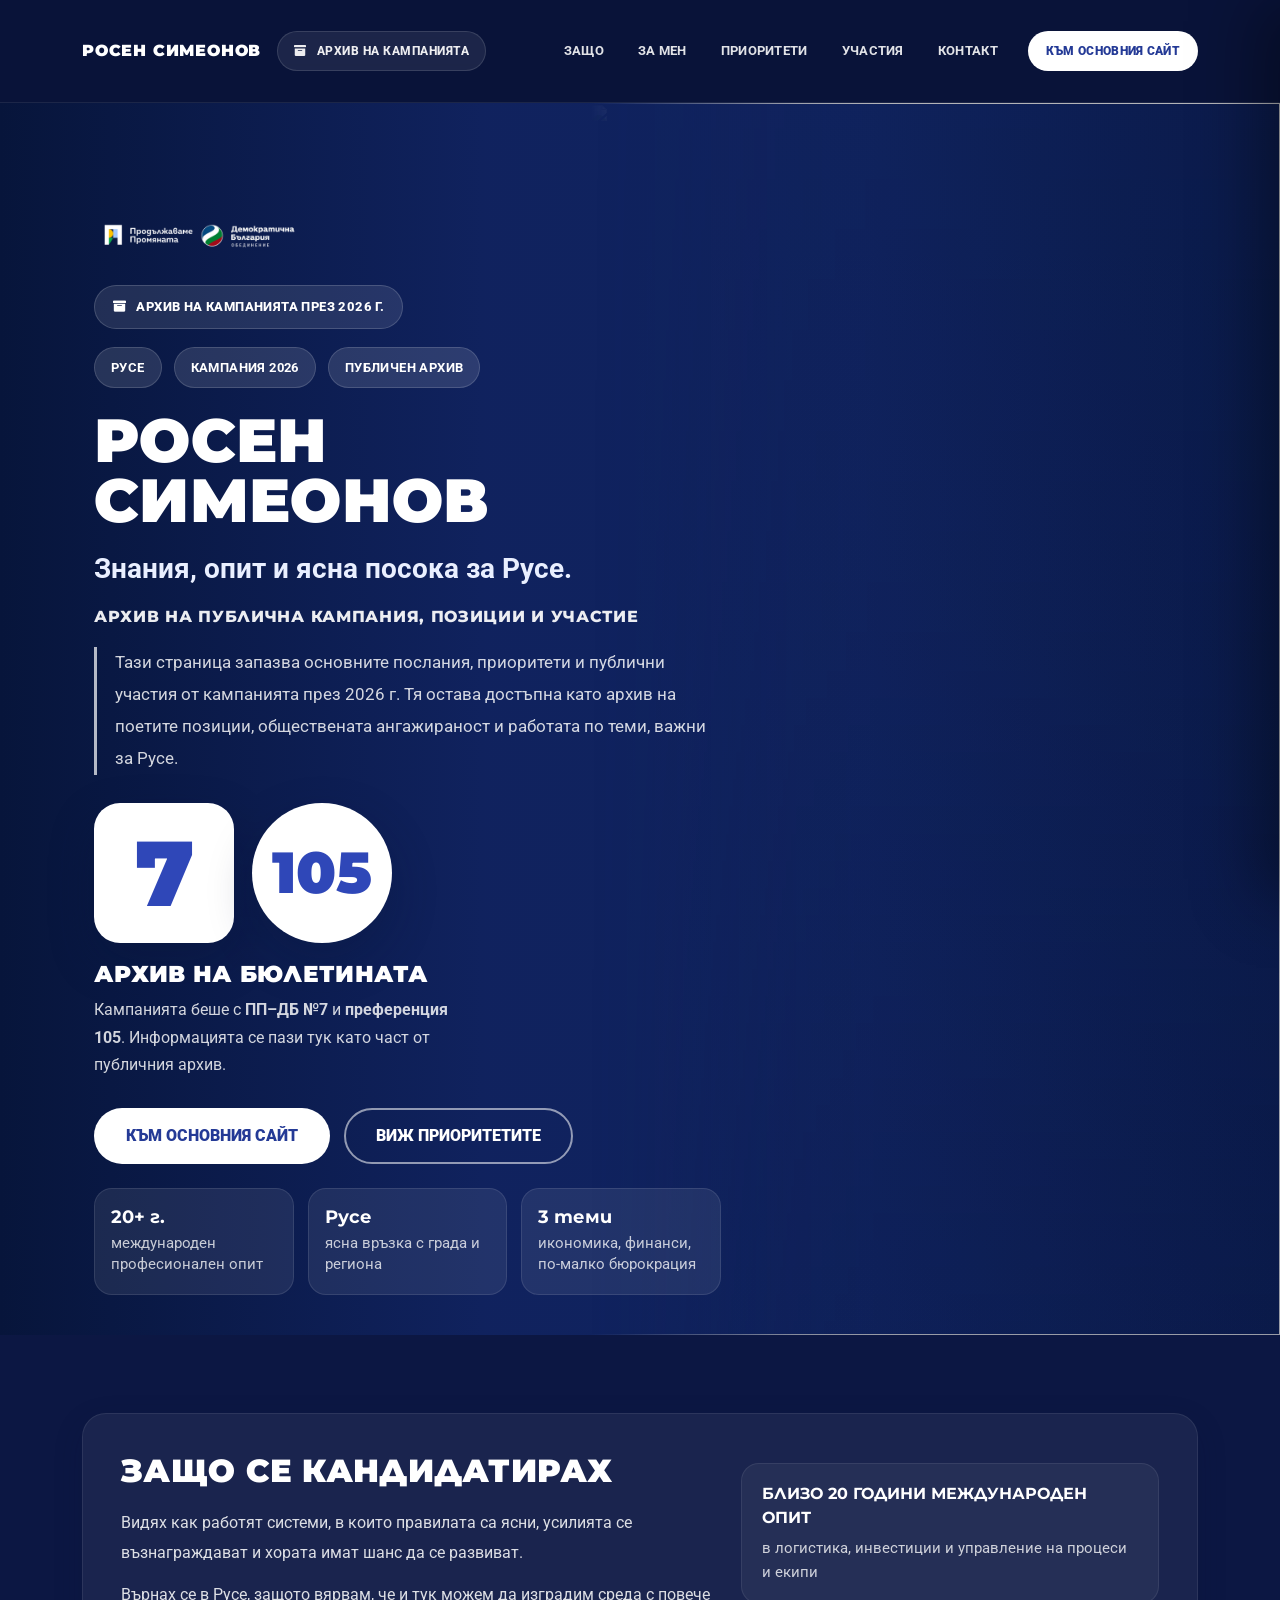
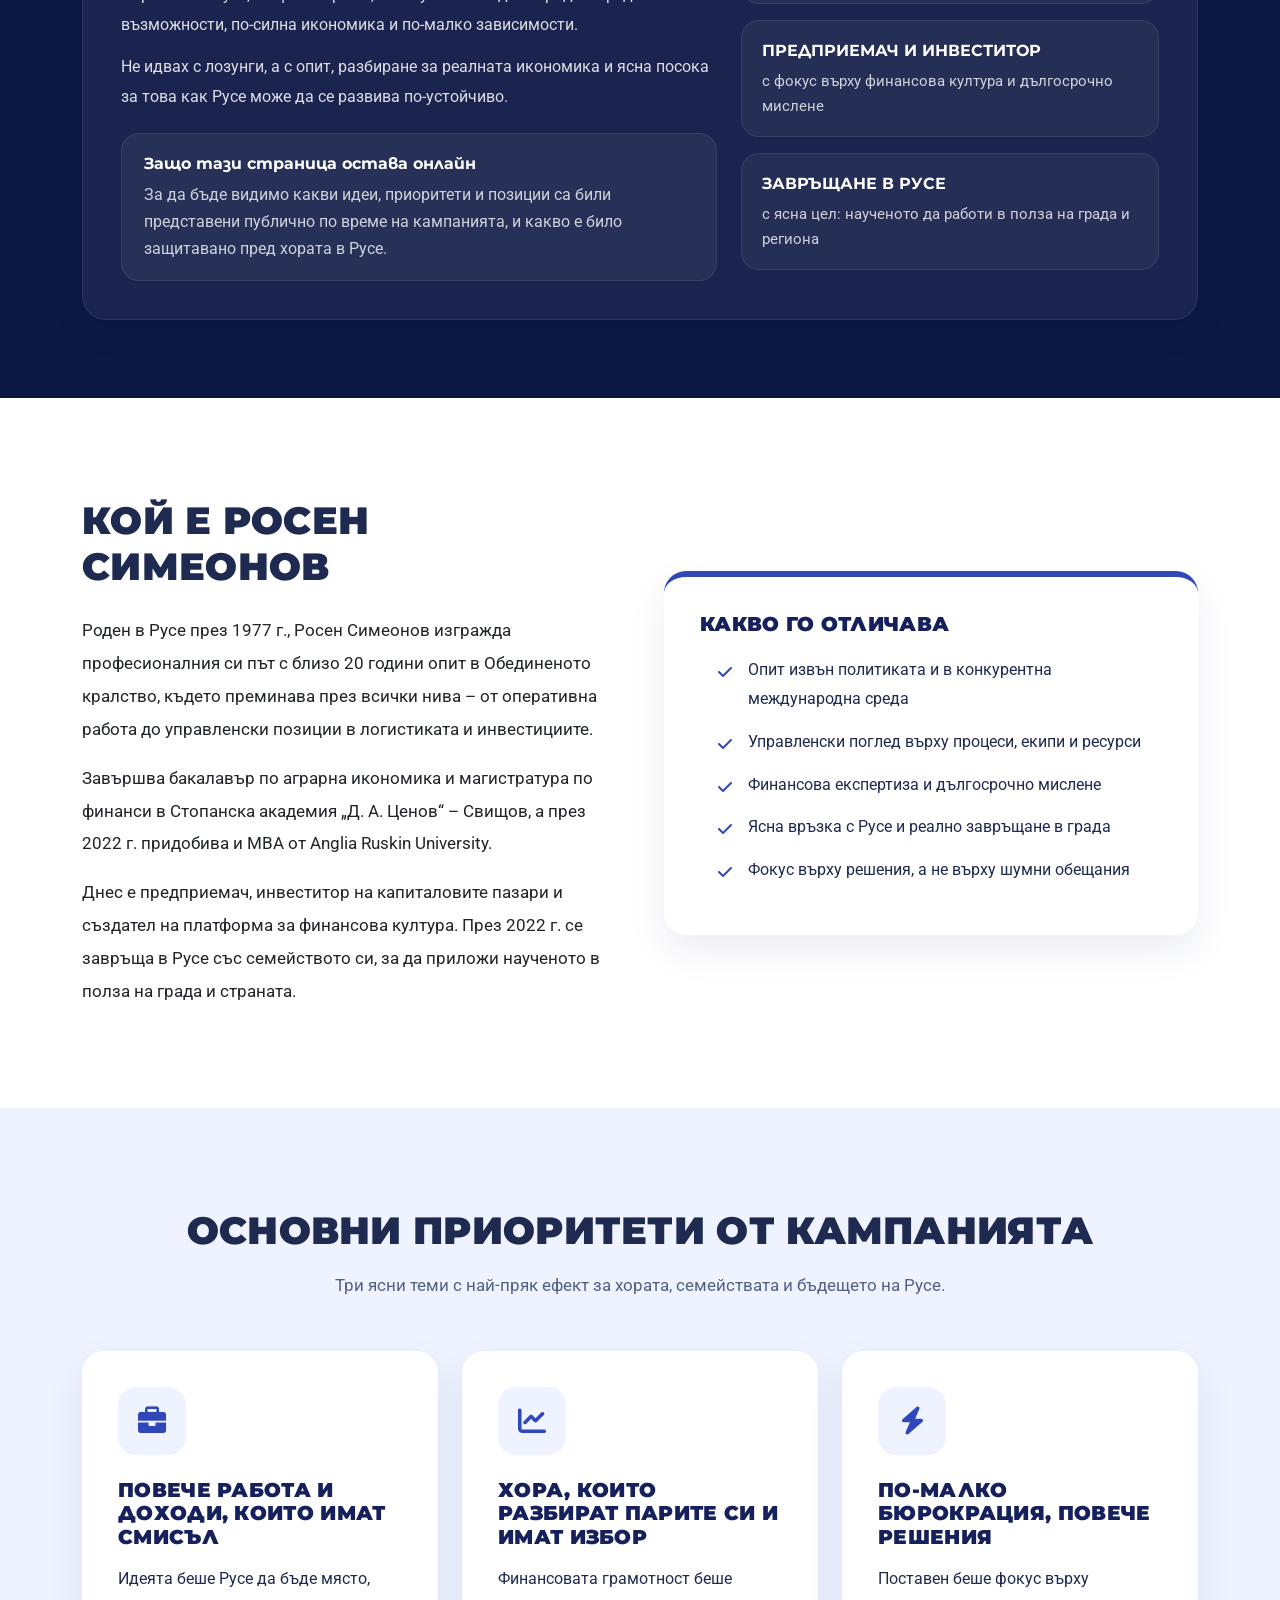
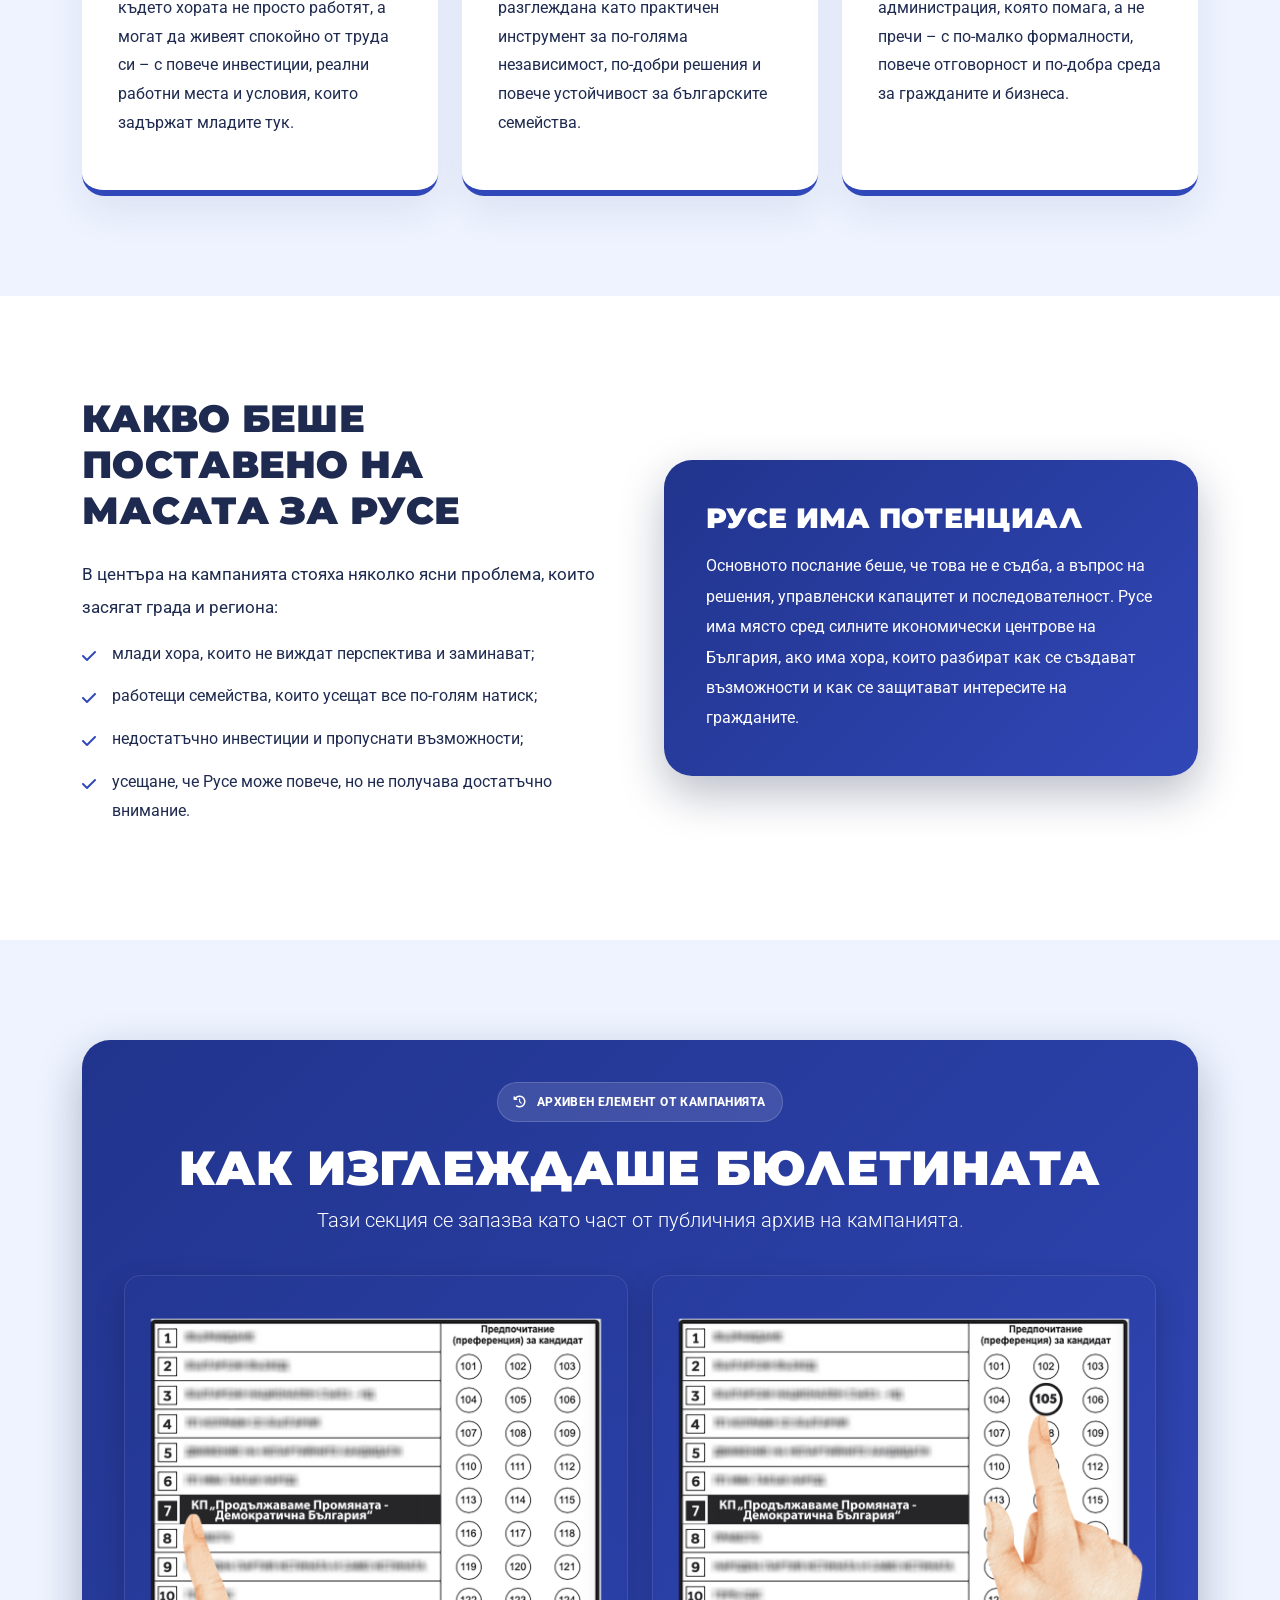
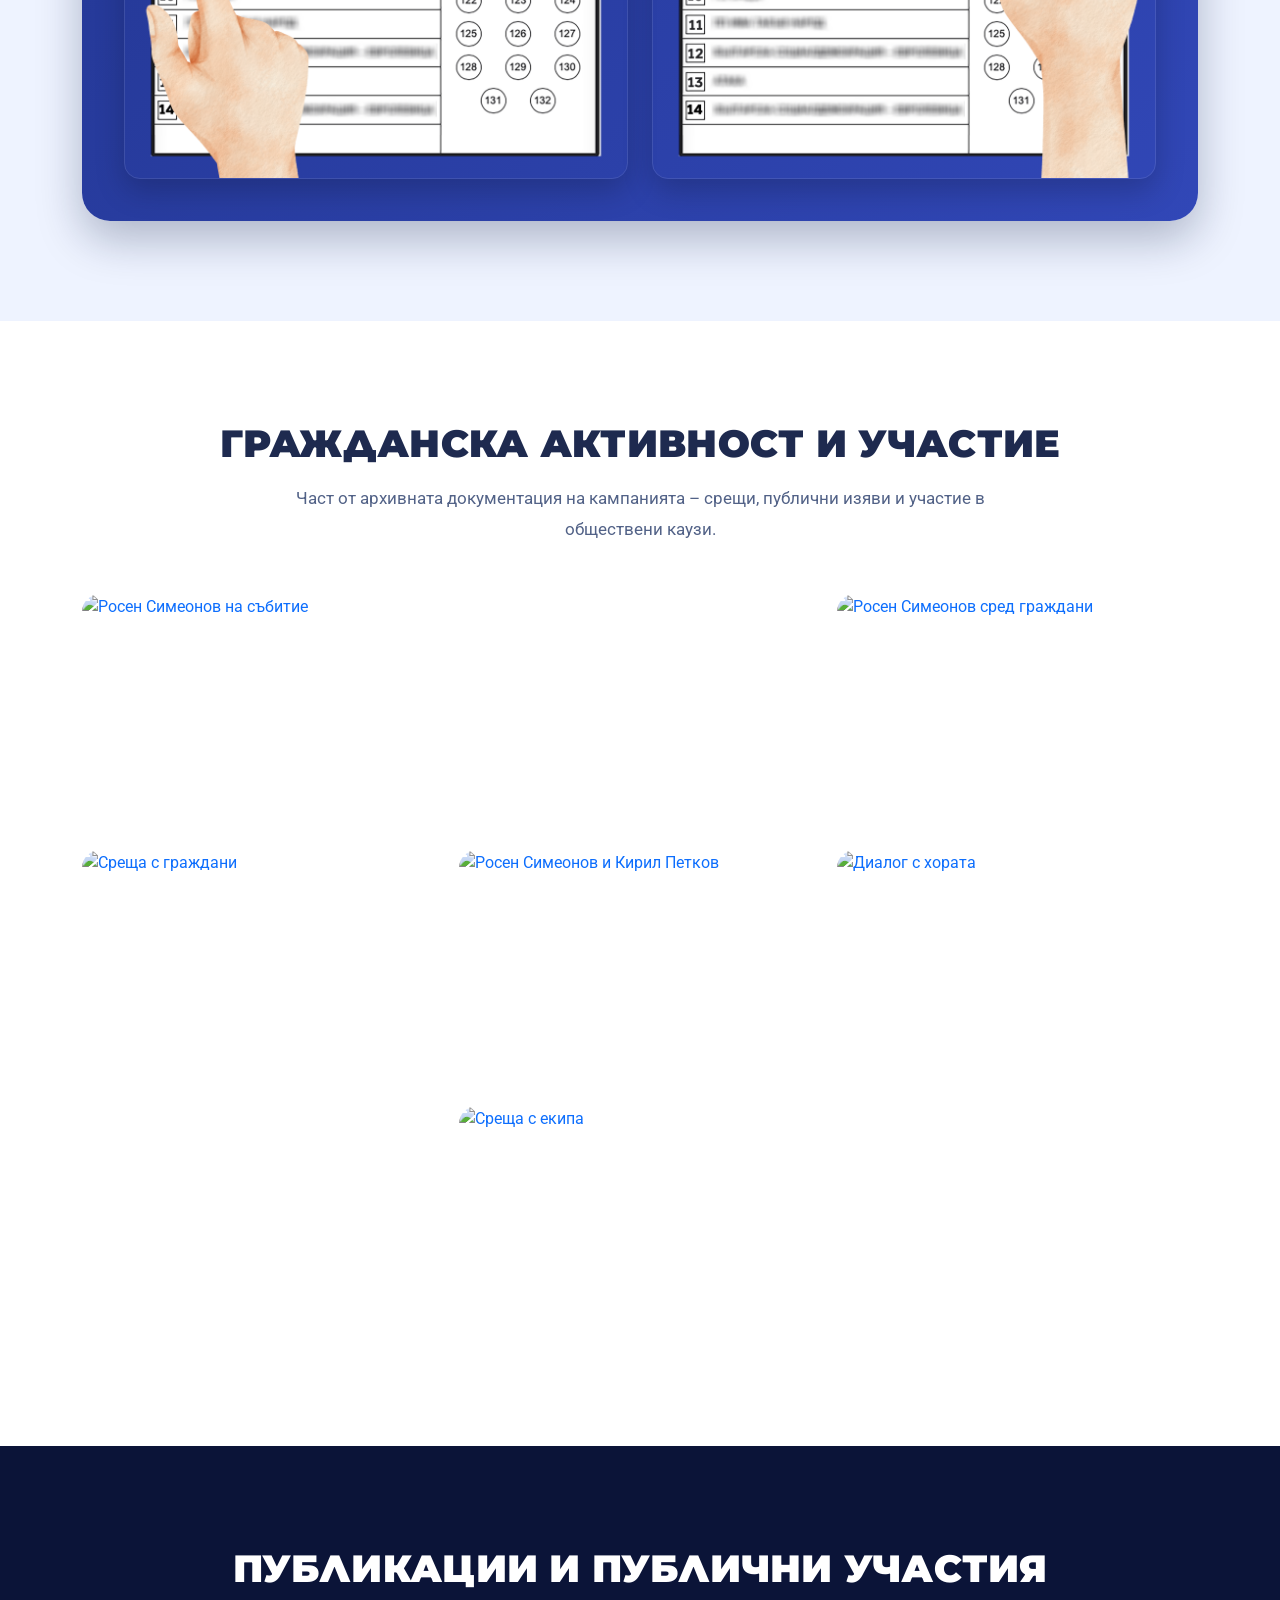
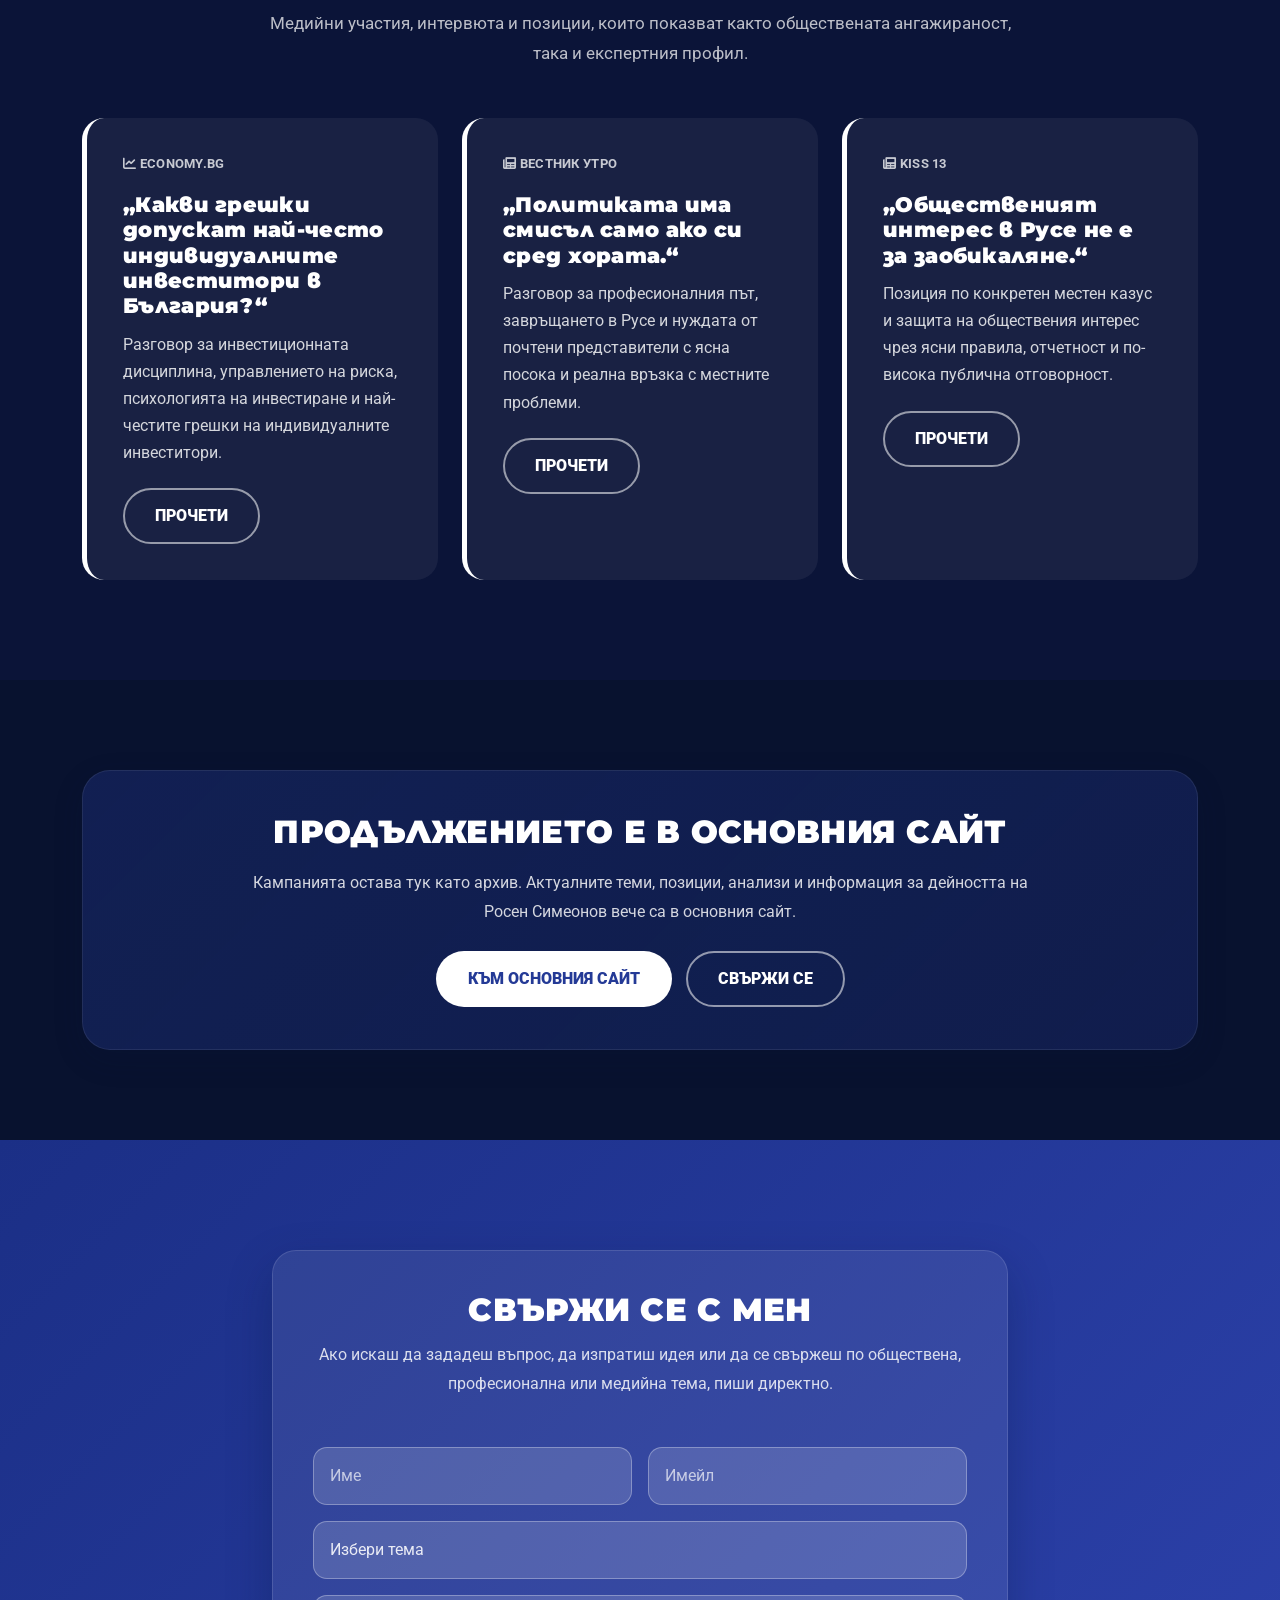
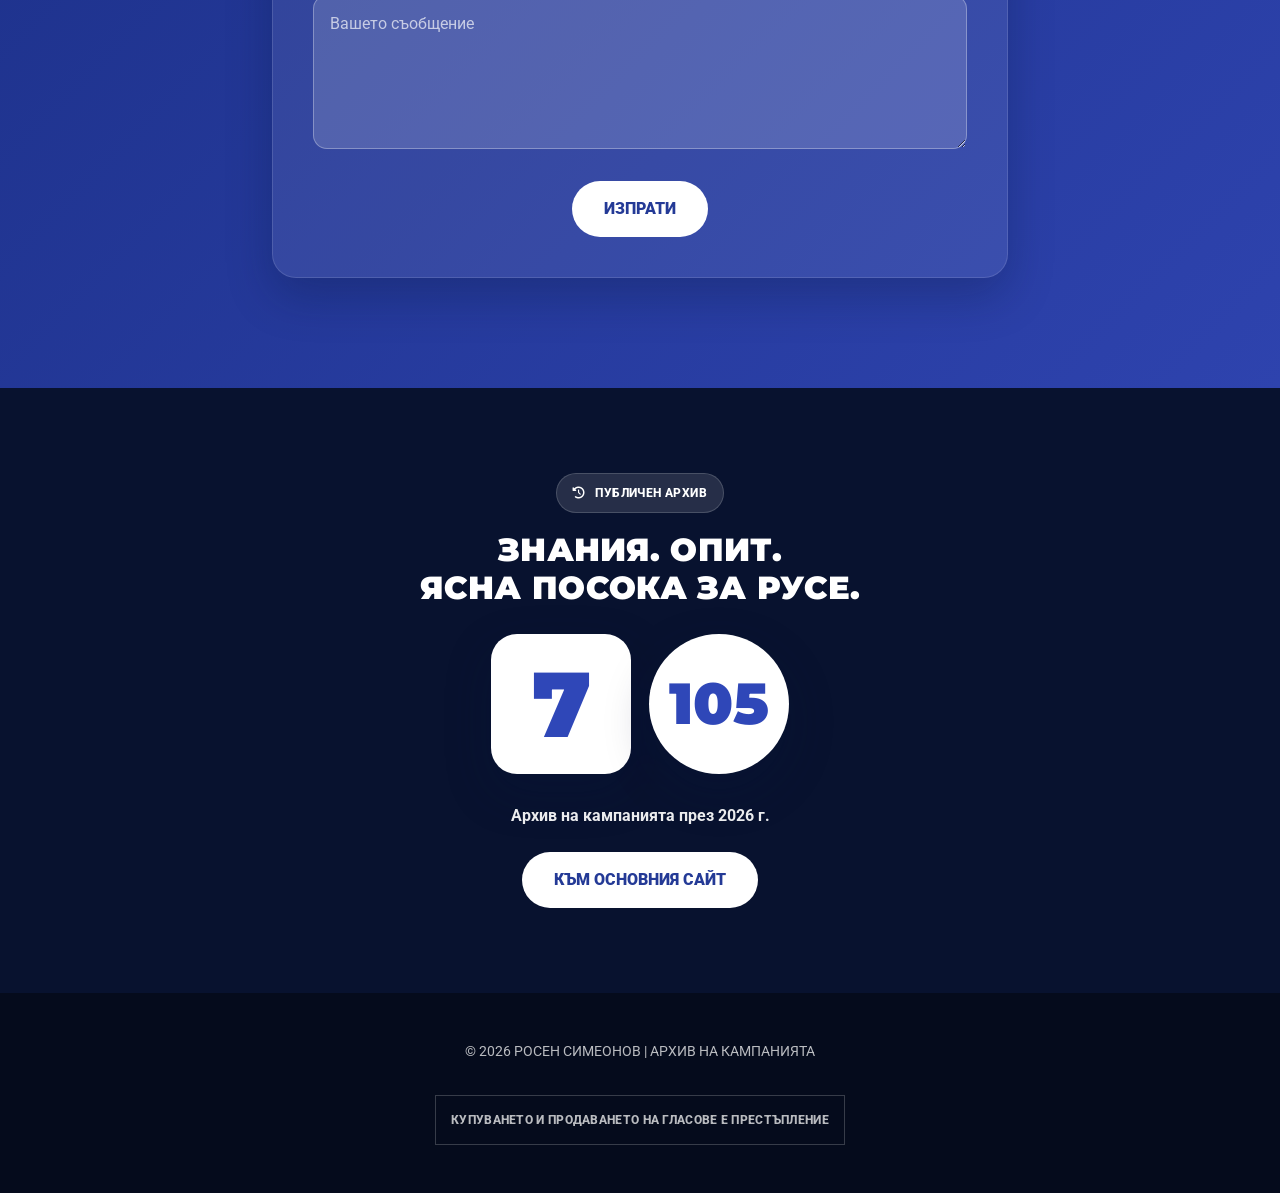
==== commit daa4ded4: "Update kampania-2026.html" ====
--- a/kampania-2026.html
+++ b/kampania-2026.html
@@ -3,14 +3,15 @@
 <head>
     <meta charset="UTF-8">
     <meta name="viewport" content="width=device-width, initial-scale=1.0">
+
     <title>Кампания 2026 | Росен Симеонов | Архив</title>
     <link rel="icon" type="image/png" href="favicon.png">
 
-    <meta name="description" content="Архив на кампанията на Росен Симеонов за народен представител от Русе през 2026 г. Позиции, приоритети, медийни участия и обществена ангажираност.">
+    <meta name="description" content="Архив на кампанията на Росен Симеонов за народен представител от Русе през 2026 г. Приоритети, позиции, медийни участия и обществена активност.">
     <link rel="canonical" href="https://rosensimeonov.com/kampania-2026.html">
 
     <meta property="og:title" content="Кампания 2026 | Росен Симеонов | Архив">
-    <meta property="og:description" content="Архив на кампанията, приоритетите и публичните позиции на Росен Симеонов.">
+    <meta property="og:description" content="Архив на кампанията на Росен Симеонов за Русе – приоритети, позиции, участие и публични изяви.">
     <meta property="og:image" content="thumbnail-rosen.png">
     <meta property="og:type" content="website">
     <meta property="og:url" content="https://rosensimeonov.com/kampania-2026.html">
@@ -33,8 +34,7 @@
       "name": "Росен Симеонов",
       "url": "https://rosensimeonov.com/",
       "image": "https://rosensimeonov.com/thumbnail-rosen.png",
-      "description": "Росен Симеонов е предприемач, инвеститор и обществено активен автор от Русе с международен управленски опит.",
-      "jobTitle": "Предприемач и инвеститор",
+      "description": "Росен Симеонов е предприемач, инвеститор и обществено активен човек от Русе с международен управленски опит.",
       "address": {
         "@type": "PostalAddress",
         "addressLocality": "Русе",
@@ -105,8 +105,13 @@
         }
 
         .fw-900 { font-weight: 900; }
-        a { transition: 0.25s ease; }
-        img { max-width: 100%; height: auto; }
+
+        a { transition: 0.25s ease; text-decoration: none; }
+
+        img {
+            max-width: 100%;
+            height: auto;
+        }
 
         .navbar {
             background: rgba(10, 20, 58, 0.82);
@@ -154,6 +159,21 @@
             font-size: 16px;
             letter-spacing: 0.8px;
             white-space: nowrap;
+        }
+
+        .archive-pill-top {
+            display: inline-flex;
+            align-items: center;
+            gap: 10px;
+            padding: 10px 16px;
+            border-radius: 999px;
+            background: rgba(255,255,255,0.08);
+            border: 1px solid rgba(255,255,255,0.12);
+            color: rgba(255,255,255,0.92);
+            font-size: 12px;
+            font-weight: 800;
+            text-transform: uppercase;
+            letter-spacing: 0.5px;
         }
 
         .desktop-nav {
@@ -193,32 +213,21 @@
             background: rgba(255,255,255,0.92);
         }
 
-        .social-nav {
-            display: flex;
-            gap: 10px;
+        .header-cta {
             margin-left: 18px;
-            padding-left: 18px;
-            border-left: 1px solid rgba(255,255,255,0.18);
-        }
-
-        .social-nav a {
-            width: 38px;
-            height: 38px;
-            color: rgba(255,255,255,0.82);
-            font-size: 16px;
-            border-radius: 12px;
-            background: rgba(255,255,255,0.04);
-            border: 1px solid rgba(255,255,255,0.06);
-            display: inline-flex;
-            align-items: center;
-            justify-content: center;
-            text-decoration: none;
-        }
-
-        .social-nav a:hover {
-            color: #fff;
-            transform: translateY(-2px);
-            background: rgba(255,255,255,0.1);
+            padding: 11px 18px;
+            border-radius: 999px;
+            background: #fff;
+            color: var(--primary-blue);
+            font-weight: 900;
+            font-size: 12px;
+            text-transform: uppercase;
+            letter-spacing: 0.3px;
+        }
+
+        .header-cta:hover {
+            color: var(--deep-blue);
+            transform: translateY(-1px);
         }
 
         .mobile-menu-toggle {
@@ -379,6 +388,22 @@
             transform: translateX(3px);
         }
 
+        .mobile-cta {
+            margin-top: 8px;
+            min-height: 58px;
+            border-radius: 16px;
+            background: #fff;
+            color: var(--primary-blue);
+            display: inline-flex;
+            align-items: center;
+            justify-content: center;
+            text-decoration: none;
+            font-weight: 900;
+            text-transform: uppercase;
+            letter-spacing: 0.4px;
+            border: none;
+        }
+
         .mobile-socials {
             display: flex;
             align-items: center;
@@ -402,12 +427,6 @@
             font-size: 17px;
             text-decoration: none;
             transition: 0.25s ease;
-        }
-
-        .mobile-socials a:hover {
-            background: rgba(255,255,255,0.14);
-            transform: translateY(-2px);
-            color: #fff;
         }
 
         .hero {
@@ -554,19 +573,19 @@
             letter-spacing: 0.4px;
         }
 
-        .archive-badge {
-            background: rgba(255,255,255,0.18);
-            border: 1px solid rgba(255,255,255,0.22);
-            color: #fff;
-            padding: 12px 18px;
-            border-radius: 999px;
-            font-size: 12px;
-            font-weight: 900;
-            text-transform: uppercase;
-            letter-spacing: 0.8px;
+        .archive-note-hero {
             display: inline-flex;
             align-items: center;
-            gap: 8px;
+            gap: 10px;
+            padding: 11px 18px;
+            border-radius: 999px;
+            background: rgba(255,255,255,0.1);
+            border: 1px solid rgba(255,255,255,0.16);
+            color: #fff;
+            font-size: 13px;
+            font-weight: 800;
+            text-transform: uppercase;
+            letter-spacing: 0.4px;
             margin-bottom: 18px;
         }
 
@@ -579,9 +598,9 @@
         }
 
         .hero-subtitle {
-            font-size: clamp(1.3rem, 2.2vw, 1.95rem);
+            font-size: clamp(1.2rem, 2.2vw, 1.95rem);
             color: var(--accent-light);
-            margin-bottom: 12px;
+            margin-bottom: 14px;
             font-weight: 700;
         }
 
@@ -597,7 +616,7 @@
 
         .hero-lead {
             max-width: 700px;
-            font-size: 1.1rem;
+            font-size: 1.08rem;
             line-height: 1.85;
             color: var(--text-soft);
             margin-bottom: 28px;
@@ -645,10 +664,10 @@
             flex: 0 0 auto;
         }
 
-        .vote-copy { max-width: 420px; }
+        .vote-copy { max-width: 360px; }
 
         .vote-copy h3 {
-            font-size: 1.5rem;
+            font-size: 1.45rem;
             font-weight: 900;
             text-transform: uppercase;
             margin-bottom: 8px;
@@ -657,7 +676,7 @@
         .vote-copy p {
             margin: 0;
             color: var(--text-soft);
-            line-height: 1.65;
+            line-height: 1.7;
             font-size: 1rem;
         }
 
@@ -705,12 +724,51 @@
             color: var(--primary-blue);
         }
 
+        .logos-inline {
+            display: flex;
+            align-items: center;
+            gap: 18px;
+            margin-bottom: 30px;
+        }
+
+        .logos-inline img {
+            height: 42px;
+            width: auto;
+        }
+
+        .hero-proof-row {
+            display: grid;
+            grid-template-columns: repeat(3, minmax(0,1fr));
+            gap: 14px;
+            margin-top: 24px;
+            max-width: 720px;
+        }
+
+        .hero-proof-item {
+            background: rgba(255,255,255,0.08);
+            border: 1px solid rgba(255,255,255,0.1);
+            border-radius: 18px;
+            padding: 18px 16px;
+        }
+
+        .hero-proof-item strong {
+            display: block;
+            font-family: 'Montserrat', sans-serif;
+            font-size: 1.15rem;
+            line-height: 1.1;
+            margin-bottom: 6px;
+        }
+
+        .hero-proof-item span {
+            display: block;
+            color: rgba(255,255,255,0.76);
+            font-size: 0.92rem;
+            line-height: 1.45;
+        }
+
         .section-dark { background: #0c1743; padding: 78px 0; }
         .section-white { background: #fff; color: var(--text-dark); padding: 100px 0; }
         .section-soft { background: #eef3ff; color: var(--text-dark); padding: 100px 0; }
-        .media-section { background: #0b1438; padding: 100px 0; }
-        .contact-wrap { background: linear-gradient(135deg, #1b2f86 0%, #2e43ae 100%); padding: 110px 0; }
-        .final-section { background: #08122f; padding: 85px 0; overflow: hidden; }
 
         .section-header { margin-bottom: 50px; }
 
@@ -721,7 +779,9 @@
             margin-bottom: 16px;
         }
 
-        .section-header p { color: var(--text-muted); }
+        .section-header p {
+            color: var(--text-muted);
+        }
 
         .trust-box {
             background: rgba(255,255,255,0.06);
@@ -741,6 +801,27 @@
             color: rgba(255,255,255,0.85);
             line-height: 1.85;
             margin-bottom: 0.8rem;
+        }
+
+        .archive-strip {
+            margin-top: 22px;
+            padding: 18px 22px;
+            border-radius: 18px;
+            background: rgba(255,255,255,0.06);
+            border: 1px solid rgba(255,255,255,0.08);
+        }
+
+        .archive-strip strong {
+            display: block;
+            font-family: 'Montserrat', sans-serif;
+            font-size: 1rem;
+            margin-bottom: 6px;
+        }
+
+        .archive-strip span {
+            color: rgba(255,255,255,0.78);
+            line-height: 1.7;
+            font-size: 0.98rem;
         }
 
         .priority-card {
@@ -772,7 +853,7 @@
         }
 
         .priority-card h5 {
-            font-size: 1.25rem;
+            font-size: 1.22rem;
             font-weight: 900;
             text-transform: uppercase;
             color: var(--deep-blue);
@@ -783,6 +864,196 @@
         .priority-card li {
             color: var(--text-dark);
             line-height: 1.8;
+        }
+
+        .priority-card ul {
+            padding-left: 18px;
+            margin-bottom: 0;
+        }
+
+        .vote-banner {
+            background: linear-gradient(135deg, #21348d 0%, #3147b7 100%);
+            border-radius: 28px;
+            padding: 42px;
+            color: #fff;
+            box-shadow: var(--shadow);
+        }
+
+        .vote-instruction-img {
+            max-width: 100%;
+            border-radius: 16px;
+            box-shadow: 0 12px 30px rgba(0,0,0,0.2);
+            border: 1px solid rgba(255,255,255,0.1);
+            transition: transform 0.3s ease;
+        }
+
+        .vote-instruction-img:hover {
+            transform: scale(1.02);
+        }
+
+        .archive-badge-center {
+            display: inline-flex;
+            align-items: center;
+            gap: 10px;
+            margin-bottom: 18px;
+            padding: 10px 16px;
+            border-radius: 999px;
+            background: rgba(255,255,255,0.12);
+            border: 1px solid rgba(255,255,255,0.16);
+            font-size: 12px;
+            font-weight: 800;
+            text-transform: uppercase;
+            letter-spacing: 0.4px;
+        }
+
+        .on-field-grid {
+            display: grid;
+            grid-template-columns: repeat(auto-fit, minmax(280px, 1fr));
+            grid-auto-rows: 240px;
+            gap: 16px;
+        }
+
+        .grid-item {
+            position: relative;
+            overflow: hidden;
+            border-radius: 18px;
+            cursor: pointer;
+        }
+
+        .grid-item img {
+            width: 100%;
+            height: 100%;
+            object-fit: cover;
+            transition: 0.45s ease;
+        }
+
+        .grid-item:hover img {
+            transform: scale(1.08);
+            filter: brightness(85%);
+        }
+
+        .grid-wide { grid-column: span 2; }
+        .grid-tall { grid-row: span 2; }
+
+        .media-section {
+            background: #0b1438;
+            padding: 100px 0;
+        }
+
+        .media-card {
+            background: rgba(255,255,255,0.06);
+            border-radius: 22px;
+            padding: 36px;
+            height: 100%;
+            border-left: 5px solid #fff;
+            transition: transform 0.25s ease, background 0.25s ease;
+        }
+
+        .media-card:hover {
+            transform: translateY(-4px);
+            background: rgba(255,255,255,0.08);
+        }
+
+        .media-card .source {
+            font-size: 13px;
+            font-weight: 700;
+            text-transform: uppercase;
+            color: rgba(255,255,255,0.76);
+            margin-bottom: 18px;
+            letter-spacing: 0.3px;
+        }
+
+        .media-card h4 {
+            font-size: 1.32rem;
+            font-weight: 900;
+            margin-bottom: 12px;
+        }
+
+        .media-card p {
+            color: rgba(255,255,255,0.82);
+            line-height: 1.7;
+            margin-bottom: 22px;
+        }
+
+        .archive-cta-section {
+            background: #08122f;
+            padding: 90px 0;
+        }
+
+        .archive-cta-card {
+            background: linear-gradient(135deg, rgba(36,58,150,0.35), rgba(47,71,184,0.22));
+            border: 1px solid rgba(255,255,255,0.08);
+            border-radius: 28px;
+            padding: 42px;
+            box-shadow: var(--shadow-soft);
+        }
+
+        .archive-cta-card p {
+            color: rgba(255,255,255,0.82);
+            line-height: 1.85;
+        }
+
+        .contact-wrap {
+            background: linear-gradient(135deg, #1b2f86 0%, #2e43ae 100%);
+            padding: 110px 0;
+        }
+
+        .contact-card {
+            background: rgba(255,255,255,0.08);
+            border: 1px solid rgba(255,255,255,0.12);
+            border-radius: 24px;
+            padding: 40px;
+            box-shadow: var(--shadow);
+        }
+
+        .form-control {
+            background: rgba(255,255,255,0.15) !important;
+            border: 1px solid rgba(255,255,255,0.3) !important;
+            color: #fff !important;
+            padding: 16px;
+            border-radius: 14px;
+        }
+
+        .form-control::placeholder {
+            color: rgba(255,255,255,0.68);
+        }
+
+        .form-control:focus {
+            box-shadow: 0 0 0 0.2rem rgba(255,255,255,0.15) !important;
+        }
+
+        .form-select.form-control {
+            color: rgba(255,255,255,0.88) !important;
+        }
+
+        .form-select.form-control option {
+            color: #111;
+        }
+
+        .final-section {
+            background: #08122f;
+            padding: 85px 0;
+            overflow: hidden;
+        }
+
+        .disclaimer-box {
+            border: 1px solid rgba(255,255,255,0.2);
+            padding: 15px;
+            display: inline-block;
+            margin-top: 25px;
+            font-weight: 800;
+            text-transform: uppercase;
+            font-size: 12px;
+            letter-spacing: 0.3px;
+        }
+
+        footer {
+            background: #050b1c;
+            padding: 48px 0;
+            text-align: center;
+            color: rgba(255,255,255,0.72);
+            font-size: 14px;
+            overflow: hidden;
         }
 
         .mini-proof-card {
@@ -833,193 +1104,6 @@
             color: var(--secondary-blue);
         }
 
-        .vote-banner {
-            background: linear-gradient(135deg, #21348d 0%, #3147b7 100%);
-            border-radius: 28px;
-            padding: 42px;
-            color: #fff;
-            box-shadow: var(--shadow);
-        }
-
-        .vote-instruction-img {
-            max-width: 100%;
-            border-radius: 16px;
-            box-shadow: 0 12px 30px rgba(0,0,0,0.2);
-            border: 1px solid rgba(255,255,255,0.1);
-            transition: transform 0.3s ease;
-        }
-
-        .vote-instruction-img:hover {
-            transform: scale(1.02);
-        }
-
-        .on-field-grid {
-            display: grid;
-            grid-template-columns: repeat(auto-fit, minmax(280px, 1fr));
-            grid-auto-rows: 240px;
-            gap: 16px;
-        }
-
-        .grid-item {
-            position: relative;
-            overflow: hidden;
-            border-radius: 18px;
-            cursor: pointer;
-        }
-
-        .grid-item img {
-            width: 100%;
-            height: 100%;
-            object-fit: cover;
-            transition: 0.45s ease;
-        }
-
-        .grid-item:hover img {
-            transform: scale(1.08);
-            filter: brightness(85%);
-        }
-
-        .grid-wide { grid-column: span 2; }
-        .grid-tall { grid-row: span 2; }
-
-        .media-card {
-            background: rgba(255,255,255,0.06);
-            border-radius: 22px;
-            padding: 36px;
-            height: 100%;
-            border-left: 5px solid #fff;
-            transition: transform 0.25s ease, background 0.25s ease;
-        }
-
-        .media-card:hover {
-            transform: translateY(-4px);
-            background: rgba(255,255,255,0.08);
-        }
-
-        .media-card .source {
-            font-size: 13px;
-            font-weight: 700;
-            text-transform: uppercase;
-            color: rgba(255,255,255,0.76);
-            margin-bottom: 18px;
-            letter-spacing: 0.3px;
-        }
-
-        .media-card h4 {
-            font-size: 1.4rem;
-            font-weight: 900;
-            margin-bottom: 12px;
-        }
-
-        .media-card p {
-            color: rgba(255,255,255,0.82);
-            line-height: 1.7;
-            margin-bottom: 22px;
-        }
-
-        .legacy-card {
-            background: linear-gradient(135deg, rgba(255,255,255,0.12), rgba(255,255,255,0.05));
-            border: 1px solid rgba(255,255,255,0.12);
-            border-radius: 24px;
-            padding: 28px;
-            height: 100%;
-            box-shadow: var(--shadow-soft);
-        }
-
-        .legacy-card h5 {
-            font-size: 1.1rem;
-            text-transform: uppercase;
-            font-weight: 900;
-            margin-bottom: 14px;
-        }
-
-        .legacy-card p {
-            color: rgba(255,255,255,0.84);
-            line-height: 1.75;
-            margin-bottom: 0;
-        }
-
-        .contact-card {
-            background: rgba(255,255,255,0.08);
-            border: 1px solid rgba(255,255,255,0.12);
-            border-radius: 24px;
-            padding: 40px;
-            box-shadow: var(--shadow);
-        }
-
-        .form-control {
-            background: rgba(255,255,255,0.15) !important;
-            border: 1px solid rgba(255,255,255,0.3) !important;
-            color: #fff !important;
-            padding: 16px;
-            border-radius: 14px;
-        }
-
-        .form-control::placeholder {
-            color: rgba(255,255,255,0.68);
-        }
-
-        .form-control:focus {
-            box-shadow: 0 0 0 0.2rem rgba(255,255,255,0.15) !important;
-        }
-
-        .form-select.form-control { color: rgba(255,255,255,0.88) !important; }
-        .form-select.form-control option { color: #111; }
-
-        footer {
-            background: #050b1c;
-            padding: 48px 0;
-            text-align: center;
-            color: rgba(255,255,255,0.72);
-            font-size: 14px;
-            overflow: hidden;
-        }
-
-        .archive-note-footer {
-            border: 1px solid rgba(255,255,255,0.2);
-            padding: 15px;
-            display: inline-block;
-            margin-top: 18px;
-            font-weight: 800;
-            text-transform: uppercase;
-            font-size: 12px;
-            letter-spacing: 0.3px;
-        }
-
-        .mobile-quick-menu {
-            position: fixed;
-            right: 16px;
-            bottom: 16px;
-            min-width: 88px;
-            height: 52px;
-            padding: 0 16px;
-            border: none;
-            border-radius: 999px;
-            background: #ffffff;
-            color: var(--primary-blue);
-            display: none;
-            align-items: center;
-            justify-content: center;
-            box-shadow: 0 14px 30px rgba(0,0,0,0.28);
-            z-index: 1045;
-            transition: transform 0.25s ease, opacity 0.25s ease, background 0.25s ease, color 0.25s ease;
-            font-family: 'Montserrat', sans-serif;
-            font-weight: 900;
-            font-size: 16px;
-            letter-spacing: 0.4px;
-            line-height: 1;
-        }
-
-        .mobile-quick-menu:hover {
-            transform: translateY(-2px);
-            background: var(--accent-light);
-            color: var(--deep-blue);
-        }
-
-        .mobile-quick-menu.show {
-            display: inline-flex;
-        }
-
         @media (max-width: 991px) {
             :root {
                 --nav-height: 76px;
@@ -1027,7 +1111,8 @@
             }
 
             .desktop-nav,
-            .social-nav {
+            .header-cta,
+            .archive-pill-top {
                 display: none !important;
             }
 
@@ -1049,9 +1134,17 @@
                 background-image: none;
             }
 
-            .hero::before { display: none; }
-            .hero-media { display: none; }
-            .hero-mobile-top { display: block; }
+            .hero::before {
+                display: none;
+            }
+
+            .hero-media {
+                display: none;
+            }
+
+            .hero-mobile-top {
+                display: block;
+            }
 
             .hero .container {
                 padding-top: 0;
@@ -1070,6 +1163,7 @@
                 text-align: center;
             }
 
+            .logos-inline,
             .hero-badges,
             .hero-actions,
             .vote-panel {
@@ -1084,7 +1178,14 @@
                 max-width: 90%;
             }
 
-            .vote-copy { max-width: 100%; }
+            .hero-proof-row {
+                grid-template-columns: 1fr;
+                max-width: 100%;
+            }
+
+            .vote-copy {
+                max-width: 100%;
+            }
 
             .number-box,
             .pref-circle {
@@ -1110,7 +1211,8 @@
 
             .vote-banner,
             .contact-card,
-            .trust-box {
+            .trust-box,
+            .archive-cta-card {
                 padding: 28px;
             }
         }
@@ -1126,9 +1228,17 @@
                 padding-bottom: 55px;
             }
 
-            .hero-title { font-size: 2.4rem; }
-            .hero-subtitle { font-size: 1.18rem; }
-            .hero-kicker { font-size: 0.88rem; }
+            .hero-title {
+                font-size: 2.4rem;
+            }
+
+            .hero-subtitle {
+                font-size: 1.18rem;
+            }
+
+            .hero-kicker {
+                font-size: 0.88rem;
+            }
 
             .hero-lead {
                 font-size: 1rem;
@@ -1151,7 +1261,9 @@
                 width: 100%;
             }
 
-            .vote-panel { gap: 14px; }
+            .vote-panel {
+                gap: 14px;
+            }
 
             .number-box,
             .pref-circle {
@@ -1164,9 +1276,13 @@
                 border-radius: 22px;
             }
 
-            .pref-circle { font-size: 40px; }
-
-            .section-header { margin-bottom: 34px; }
+            .pref-circle {
+                font-size: 40px;
+            }
+
+            .section-header {
+                margin-bottom: 34px;
+            }
 
             .priority-card,
             .media-card {
@@ -1180,12 +1296,8 @@
                 padding: 18px 16px 24px;
             }
 
-            .mobile-menu-title { font-size: 20px; }
-        }
-
-        @media (min-width: 992px) {
-            .mobile-quick-menu {
-                display: none !important;
+            .mobile-menu-title {
+                font-size: 20px;
             }
         }
     </style>
@@ -1197,6 +1309,7 @@
             <div class="nav-shell">
                 <div class="navbar-brand-wrap">
                     <a href="index.html" class="brand-name">РОСЕН СИМЕОНОВ</a>
+                    <span class="archive-pill-top"><i class="fas fa-archive"></i> Архив на кампанията</span>
                 </div>
 
                 <div class="desktop-nav d-none d-lg-flex align-items-center">
@@ -1205,31 +1318,19 @@
                             <a class="nav-link nav-scroll-link" href="#why" data-target="why">Защо</a>
                         </li>
                         <li class="nav-item">
+                            <a class="nav-link nav-scroll-link" href="#about-rosen" data-target="about-rosen">За мен</a>
+                        </li>
+                        <li class="nav-item">
                             <a class="nav-link nav-scroll-link" href="#priorities" data-target="priorities">Приоритети</a>
                         </li>
                         <li class="nav-item">
-                            <a class="nav-link nav-scroll-link" href="#legacy" data-target="legacy">Какво остана</a>
+                            <a class="nav-link nav-scroll-link" href="#media" data-target="media">Участия</a>
                         </li>
                         <li class="nav-item">
-                            <a class="nav-link nav-scroll-link" href="#media" data-target="media">Публични участия</a>
-                        </li>
-                        <li class="nav-item">
-                            <a class="nav-link" href="index.html">Основен сайт</a>
-                        </li>
-                        <li class="nav-item">
-                            <div class="social-nav">
-                                <a href="https://www.facebook.com/rosen.simeonov.12" target="_blank" rel="noopener noreferrer" aria-label="Facebook">
-                                    <i class="fab fa-facebook-f"></i>
-                                </a>
-                                <a href="https://www.linkedin.com/in/rosen-simeonov/" target="_blank" rel="noopener noreferrer" aria-label="LinkedIn">
-                                    <i class="fab fa-linkedin-in"></i>
-                                </a>
-                                <a href="https://www.tiktok.com/@rossimeonov" target="_blank" rel="noopener noreferrer" aria-label="TikTok">
-                                    <i class="fab fa-tiktok"></i>
-                                </a>
-                            </div>
+                            <a class="nav-link nav-scroll-link" href="#contact" data-target="contact">Контакт</a>
                         </li>
                     </ul>
+                    <a href="index.html" class="header-cta">Към основния сайт</a>
                 </div>
 
                 <button type="button" class="mobile-menu-toggle d-lg-none" id="mobileMenuToggle" aria-label="Отвори меню" aria-expanded="false" aria-controls="mobileMenu">
@@ -1246,8 +1347,8 @@
     <aside class="mobile-menu-drawer" id="mobileMenu" aria-hidden="true">
         <div class="mobile-menu-top">
             <div>
-                <div class="mobile-menu-label">Архивна страница</div>
-                <a href="kampania-2026.html" class="mobile-menu-title js-close-menu">Кампания 2026</a>
+                <div class="mobile-menu-label">Архив на кампанията</div>
+                <a href="kampania-2026.html" class="mobile-menu-title js-close-menu">Росен Симеонов</a>
             </div>
             <button class="mobile-menu-close" id="mobileMenuClose" aria-label="Затвори меню">
                 <i class="fas fa-times"></i>
@@ -1256,11 +1357,11 @@
 
         <div class="mobile-menu-content">
             <a href="#why" class="mobile-nav-link mobile-scroll-link" data-target="why">Защо</a>
+            <a href="#about-rosen" class="mobile-nav-link mobile-scroll-link" data-target="about-rosen">За мен</a>
             <a href="#priorities" class="mobile-nav-link mobile-scroll-link" data-target="priorities">Приоритети</a>
-            <a href="#legacy" class="mobile-nav-link mobile-scroll-link" data-target="legacy">Какво остана</a>
-            <a href="#media" class="mobile-nav-link mobile-scroll-link" data-target="media">Публични участия</a>
+            <a href="#media" class="mobile-nav-link mobile-scroll-link" data-target="media">Участия</a>
             <a href="#contact" class="mobile-nav-link mobile-scroll-link" data-target="contact">Контакт</a>
-            <a href="index.html" class="mobile-nav-link">Основен сайт</a>
+            <a href="index.html" class="mobile-cta">Към основния сайт</a>
 
             <div class="mobile-socials">
                 <a href="https://www.facebook.com/rosen.simeonov.12" target="_blank" rel="noopener noreferrer" aria-label="Facebook">
@@ -1288,38 +1389,57 @@
 
             <div class="container">
                 <div class="row">
-                    <div class="col-lg-6 hero-content" data-aos="fade-right">
-                        <div class="archive-badge">
+                    <div class="col-lg-7 hero-content" data-aos="fade-right">
+                        <div class="logos-inline">
+                            <img src="ПП- ДБ.png" alt="ПП–ДБ">
+                        </div>
+
+                        <div class="archive-note-hero">
                             <i class="fas fa-archive"></i>
-                            Архив на кампанията 2026
+                            Архив на кампанията през 2026 г.
                         </div>
 
                         <div class="hero-badges">
                             <span class="badge-soft">Русе</span>
-                            <span class="badge-soft">Обществена ангажираност</span>
-                            <span class="badge-soft">Приоритети и позиции</span>
+                            <span class="badge-soft">Кампания 2026</span>
+                            <span class="badge-soft">Публичен архив</span>
                         </div>
 
                         <h1 class="hero-title">Росен<br>Симеонов</h1>
                         <div class="hero-subtitle">Знания, опит и ясна посока за Русе.</div>
-                        <div class="hero-kicker">Архив на кампанията за народен представител</div>
+                        <div class="hero-kicker">Архив на публична кампания, позиции и участие</div>
 
                         <p class="hero-lead">
-                            Тази страница запазва основните послания, приоритети, публични участия и гражданска активност от кампанията през 2026 г. Тя остава достъпна като част от публичния ми път и ангажираността ми към Русе.
+                            Тази страница запазва основните послания, приоритети и публични участия от кампанията през 2026 г. Тя остава достъпна като архив на поетите позиции, обществената ангажираност и работата по теми, важни за Русе.
                         </p>
 
                         <div class="vote-panel">
                             <div class="number-box">7</div>
                             <div class="pref-circle">105</div>
                             <div class="vote-copy">
-                                <h3>Архив на изборното участие</h3>
-                                <p>Кампания за <strong>ПП–ДБ с №7</strong> и <strong>преференция 105</strong>, запазена като историческа и публична страница.</p>
+                                <h3>Архив на бюлетината</h3>
+                                <p>Кампанията беше с <strong>ПП–ДБ №7</strong> и <strong>преференция 105</strong>. Информацията се пази тук като част от публичния архив.</p>
                             </div>
                         </div>
 
                         <div class="hero-actions">
                             <a href="index.html" class="btn-main">Към основния сайт</a>
-                            <a href="#legacy" class="btn-outline-light nav-scroll-link" data-target="legacy">Какво остана след кампанията</a>
+                            <a href="#priorities" class="btn-outline-light nav-scroll-link" data-target="priorities">Виж приоритетите</a>
+                        </div>
+
+                        <div class="hero-proof-row">
+                            <div class="hero-proof-item">
+                                <strong>20+ г.</strong>
+                                <span>международен професионален опит</span>
+                            </div>
+                            <div class="hero-proof-item">
+                                <strong>Русе</strong>
+                                <span>ясна връзка с града и региона</span>
+                            </div>
+                            <div class="hero-proof-item">
+                                <strong>3 теми</strong>
+                                <span>икономика, финанси, по-малко бюрокрация</span>
+                            </div>
                         </div>
                     </div>
                 </div>
@@ -1339,9 +1459,15 @@
                                 Върнах се в Русе, защото вярвам, че и тук можем да изградим среда с повече възможности, по-силна икономика и по-малко зависимости.
                             </p>
                             <p class="mb-0">
-                                Не влязох с лозунги. Влязох с опит, с разбиране за реалната икономика и с ясна посока за това как Русе може да се развива по-устойчиво.
+                                Не идвах с лозунги, а с опит, разбиране за реалната икономика и ясна посока за това как Русе може да се развива по-устойчиво.
                             </p>
-                        </div>
+
+                            <div class="archive-strip">
+                                <strong>Защо тази страница остава онлайн</strong>
+                                <span>За да бъде видимо какви идеи, приоритети и позиции са били представени публично по време на кампанията, и какво е било защитавано пред хората в Русе.</span>
+                            </div>
+                        </div>
+
                         <div class="col-lg-5">
                             <div class="row g-3">
                                 <div class="col-12">
@@ -1418,7 +1544,7 @@
                             <div class="icon"><i class="fas fa-briefcase"></i></div>
                             <h5>Повече работа и доходи, които имат смисъл</h5>
                             <p>
-                                Русе трябва да бъде място, където хората не просто работят, а могат да живеят спокойно от труда си. С повече инвестиции, реални работни места и условия, които задържат младите тук.
+                                Идеята беше Русе да бъде място, където хората не просто работят, а могат да живеят спокойно от труда си – с повече инвестиции, реални работни места и условия, които задържат младите тук.
                             </p>
                         </div>
                     </div>
@@ -1428,7 +1554,7 @@
                             <div class="icon"><i class="fas fa-chart-line"></i></div>
                             <h5>Хора, които разбират парите си и имат избор</h5>
                             <p>
-                                Финансовата грамотност не е лукс – тя е начин хората да имат контрол върху живота си и да не зависят от случайности, лоши решения и краткосрочен натиск.
+                                Финансовата грамотност беше разглеждана като практичен инструмент за по-голяма независимост, по-добри решения и повече устойчивост за българските семейства.
                             </p>
                         </div>
                     </div>
@@ -1438,7 +1564,7 @@
                             <div class="icon"><i class="fas fa-bolt"></i></div>
                             <h5>По-малко бюрокрация, повече решения</h5>
                             <p>
-                                Хората и бизнесът не трябва да губят време в институции, които ги спират. Администрацията трябва да помага, а не да пречи – с по-малко формалности и повече отговорност.
+                                Поставен беше фокус върху администрация, която помага, а не пречи – с по-малко формалности, повече отговорност и по-добра среда за гражданите и бизнеса.
                             </p>
                         </div>
                     </div>
@@ -1451,10 +1577,10 @@
                 <div class="row g-5 align-items-center">
                     <div class="col-lg-6" data-aos="fade-right">
                         <div class="section-header mb-4">
-                            <h2>Какво виждах в Русе</h2>
+                            <h2>Какво беше поставено на масата за Русе</h2>
                         </div>
                         <p style="font-size: 1.08rem; line-height: 1.9; color: var(--text-dark);">
-                            Кампанията стъпи върху реални наблюдения за града и региона:
+                            В центъра на кампанията стояха няколко ясни проблема, които засягат града и региона:
                         </p>
                         <ul class="check-list">
                             <li>млади хора, които не виждат перспектива и заминават;</li>
@@ -1468,7 +1594,7 @@
                         <div class="vote-banner">
                             <h3 class="fw-900 text-uppercase mb-3">Русе има потенциал</h3>
                             <p class="mb-0" style="line-height: 1.9;">
-                                Това не е съдба. Това е въпрос на решения, управленски капацитет и последователност. Русе има място сред силните икономически центрове на България – ако има представители, които разбират как се създават възможности и как се защитават хората.
+                                Основното послание беше, че това не е съдба, а въпрос на решения, управленски капацитет и последователност. Русе има място сред силните икономически центрове на България, ако има хора, които разбират как се създават възможности и как се защитават интересите на гражданите.
                             </p>
                         </div>
                     </div>
@@ -1476,38 +1602,25 @@
             </div>
         </section>
 
-        <section id="legacy" class="section-dark">
+        <section id="how-to-vote" class="section-soft">
             <div class="container">
-                <div class="section-header text-center" data-aos="fade-up">
-                    <h2 class="text-white">Какво остана след кампанията</h2>
-                    <p style="max-width: 760px; margin: 0 auto; font-size: 1.08rem; line-height: 1.8; color: rgba(255,255,255,0.78);">
-                        Добрата кампания не свършва само с изборния ден. Тя оставя яснота, доверие, публични позиции и ангажимент към темите, които имат значение.
-                    </p>
-                </div>
-
-                <div class="row g-4">
-                    <div class="col-md-4" data-aos="fade-up">
-                        <div class="legacy-card">
-                            <h5>Ясни приоритети</h5>
-                            <p>Работа и доходи, финансова грамотност и по-малко бюрокрация останаха като последователни теми и след края на кампанията.</p>
-                        </div>
+                <div class="vote-banner text-center" data-aos="fade-up">
+                    <div class="archive-badge-center">
+                        <i class="fas fa-history"></i>
+                        Архивен елемент от кампанията
                     </div>
-                    <div class="col-md-4" data-aos="fade-up" data-aos-delay="100">
-                        <div class="legacy-card">
-                            <h5>Публична следа</h5>
-                            <p>Интервюта, позиции и участия, които показват какви идеи са били защитавани и как е изглеждал общественият ангажимент на практика.</p>
+                    <h3 class="display-5 fw-900 text-uppercase">Как изглеждаше бюлетината</h3>
+                    <p class="lead">Тази секция се запазва като част от публичния архив на кампанията.</p>
+
+                    <div class="row align-items-center g-4 mt-2">
+                        <div class="col-md-6" data-aos="fade-right" data-aos-delay="100">
+                            <img src="partia.png" alt="ПП-ДБ с №7" class="vote-instruction-img">
+                        </div>
+
+                        <div class="col-md-6" data-aos="fade-left" data-aos-delay="200">
+                            <img src="preferncia.png" alt="Преференция 105" class="vote-instruction-img">
                         </div>
                     </div>
-                    <div class="col-md-4" data-aos="fade-up" data-aos-delay="200">
-                        <div class="legacy-card">
-                            <h5>Продължение, не край</h5>
-                            <p>Тази страница остава като архив, а основният сайт продължава напред с публикации, анализи и работа по същите важни теми.</p>
-                        </div>
-                    </div>
-                </div>
-
-                <div class="text-center mt-5" data-aos="fade-up">
-                    <a href="index.html" class="btn-main">Към основния сайт</a>
                 </div>
             </div>
         </section>
@@ -1517,7 +1630,7 @@
                 <div class="section-header text-center" data-aos="fade-up">
                     <h2>Гражданска активност и участие</h2>
                     <p style="max-width: 760px; margin: 0 auto; font-size: 1.05rem; line-height: 1.8; color: var(--text-muted);">
-                        Част от визуалната хроника на кампанията и общественото присъствие на терен.
+                        Част от архивната документация на кампанията – срещи, публични изяви и участие в обществени каузи.
                     </p>
                 </div>
 
@@ -1548,8 +1661,8 @@
             <div class="container">
                 <div class="section-header text-center" data-aos="fade-up">
                     <h2 class="text-white">Публикации и публични участия</h2>
-                    <p style="max-width: 760px; margin: 0 auto; font-size: 1.05rem; line-height: 1.8; color: rgba(255,255,255,0.76);">
-                        Интервюта, позиции и медийни участия, които остават важна част от публичния профил и експертизата.
+                    <p style="max-width: 760px; margin: 0 auto; font-size: 1.05rem; line-height: 1.8; color: rgba(255,255,255,0.72);">
+                        Медийни участия, интервюта и позиции, които показват както обществената ангажираност, така и експертния профил.
                     </p>
                 </div>
 
@@ -1558,7 +1671,7 @@
                         <div class="media-card">
                             <div class="source"><i class="fas fa-chart-line"></i> <span>Economy.bg</span></div>
                             <h4>„Какви грешки допускат най-често индивидуалните инвеститори в България?“</h4>
-                            <p>Разговор за инвестиционната дисциплина, управлението на риска, дългосрочното мислене и най-честите грешки на инвеститорите.</p>
+                            <p>Разговор за инвестиционната дисциплина, управлението на риска, психологията на инвестиране и най-честите грешки на индивидуалните инвеститори.</p>
                             <a href="https://www.economy.bg/featured/view/63166/Kakvi-greshki-dopuskat-naj-chesto-individualnite-investitori-v-Bylgariya" target="_blank" rel="noopener noreferrer" class="btn-outline-light">Прочети</a>
                         </div>
                     </div>
@@ -1567,7 +1680,7 @@
                         <div class="media-card">
                             <div class="source"><i class="fas fa-newspaper"></i> <span>Вестник Утро</span></div>
                             <h4>„Политиката има смисъл само ако си сред хората.“</h4>
-                            <p>Разговор за професионалния път, завръщането в Русе и нуждата от почтени представители с ясна посока.</p>
+                            <p>Разговор за професионалния път, завръщането в Русе и нуждата от почтени представители с ясна посока и реална връзка с местните проблеми.</p>
                             <a href="https://utroruse.com/article/1179302/" target="_blank" rel="noopener noreferrer" class="btn-outline-light">Прочети</a>
                         </div>
                     </div>
@@ -1576,9 +1689,24 @@
                         <div class="media-card">
                             <div class="source"><i class="fas fa-newspaper"></i> <span>KISS 13</span></div>
                             <h4>„Общественият интерес в Русе не е за заобикаляне.“</h4>
-                            <p>Позиция по казуса с големия ТИР паркинг и защита на интереса на русенци чрез ясни правила и отчетност.</p>
+                            <p>Позиция по конкретен местен казус и защита на обществения интерес чрез ясни правила, отчетност и по-висока публична отговорност.</p>
                             <a href="https://kiss13.net/news/ruse/pp-db-davat-sdelkata-za-golemiya-tir-parking-v-ruse-na-prokuraturata" target="_blank" rel="noopener noreferrer" class="btn-outline-light">Прочети</a>
                         </div>
+                    </div>
+                </div>
+            </div>
+        </section>
+
+        <section class="archive-cta-section">
+            <div class="container">
+                <div class="archive-cta-card text-center" data-aos="fade-up">
+                    <h2 class="fw-900 text-uppercase mb-3">Продължението е в основния сайт</h2>
+                    <p style="max-width: 780px; margin: 0 auto 24px;">
+                        Кампанията остава тук като архив. Актуалните теми, позиции, анализи и информация за дейността на Росен Симеонов вече са в основния сайт.
+                    </p>
+                    <div class="hero-actions justify-content-center">
+                        <a href="index.html" class="btn-main">Към основния сайт</a>
+                        <a href="#contact" class="btn-outline-light nav-scroll-link" data-target="contact">Свържи се</a>
                     </div>
                 </div>
             </div>
@@ -1590,9 +1718,9 @@
                     <div class="col-lg-8">
                         <div class="contact-card" data-aos="fade-up">
                             <div class="text-center mb-5">
-                                <h2 class="fw-900 text-uppercase">Контакт и продължение</h2>
+                                <h2 class="fw-900 text-uppercase">Свържи се с мен</h2>
                                 <p style="color: rgba(255,255,255,0.82); max-width: 680px; margin: 12px auto 0; line-height: 1.8;">
-                                    Архивът остава, но разговорът продължава. Ако искаш да се свържеш с мен по тема, идея, медийно участие или обществен въпрос, пиши ми.
+                                    Ако искаш да зададеш въпрос, да изпратиш идея или да се свържеш по обществена, професионална или медийна тема, пиши директно.
                                 </p>
                             </div>
 
@@ -1611,9 +1739,9 @@
                                     <div class="col-12">
                                         <select name="topic" class="form-control form-select">
                                             <option value="">Избери тема</option>
-                                            <option value="public-topic">Обществен въпрос</option>
+                                            <option value="question">Имам въпрос</option>
+                                            <option value="meeting">Искам среща</option>
                                             <option value="media">Медийно запитване</option>
-                                            <option value="meeting">Покана за среща / събитие</option>
                                             <option value="feedback">Обратна връзка</option>
                                         </select>
                                     </div>
@@ -1627,10 +1755,6 @@
                                     </div>
                                 </div>
                             </form>
-
-                            <div class="text-center mt-4">
-                                <a href="index.html" class="btn-outline-light">Към основния сайт</a>
-                            </div>
                         </div>
                     </div>
                 </div>
@@ -1640,14 +1764,18 @@
         <section class="final-section">
             <div class="container">
                 <div class="text-center" data-aos="fade-up">
+                    <div class="archive-badge-center">
+                        <i class="fas fa-history"></i>
+                        Публичен архив
+                    </div>
                     <h2 class="fw-900 text-uppercase mb-4">Знания. Опит.<br>Ясна посока за Русе.</h2>
                     <div class="vote-panel justify-content-center">
                         <div class="number-box">7</div>
                         <div class="pref-circle">105</div>
                     </div>
                     <p style="color: rgba(255,255,255,0.92); font-weight: 700; margin-top: 10px;">Архив на кампанията през 2026 г.</p>
-                    <div class="mt-4">
-                        <a href="index.html" class="btn-main">Продължи към основния сайт</a>
+                    <div class="hero-actions justify-content-center mt-4">
+                        <a href="index.html" class="btn-main">Към основния сайт</a>
                     </div>
                 </div>
             </div>
@@ -1656,14 +1784,10 @@
 
     <footer>
         <div class="container">
-            <p>© 2026 РОСЕН СИМЕОНОВ | АРХИВ НА КАМПАНИЯТА</p>
-            <div class="archive-note-footer">Тази страница е архивна и запазва публичното съдържание от кампанията през 2026 г.</div>
+            <p class="mb-2">© 2026 РОСЕН СИМЕОНОВ | АРХИВ НА КАМПАНИЯТА</p>
+            <div class="disclaimer-box">Купуването и продаването на гласове е престъпление</div>
         </div>
     </footer>
-
-    <button type="button" id="mobileQuickMenu" class="mobile-quick-menu d-lg-none" aria-label="Обратно нагоре">
-        ↑ Горе
-    </button>
 
     <script src="https://cdn.jsdelivr.net/npm/bootstrap@5.3.0/dist/js/bootstrap.bundle.min.js"></script>
     <script src="https://unpkg.com/aos@2.3.1/dist/aos.js"></script>
@@ -1687,7 +1811,6 @@
             const mobileMenuToggle = document.getElementById('mobileMenuToggle');
             const mobileMenuClose = document.getElementById('mobileMenuClose');
             const mobileMenuOverlay = document.getElementById('mobileMenuOverlay');
-            const mobileQuickMenu = document.getElementById('mobileQuickMenu');
 
             const mobileScrollLinks = document.querySelectorAll('.mobile-scroll-link');
             const desktopScrollLinks = document.querySelectorAll('.nav-scroll-link');
@@ -1733,16 +1856,6 @@
                 }
             }
 
-            function handleQuickMenuVisibility() {
-                if (!mobileQuickMenu) return;
-
-                if (window.innerWidth < 992 && window.scrollY > 320 && !body.classList.contains('menu-open')) {
-                    mobileQuickMenu.classList.add('show');
-                } else {
-                    mobileQuickMenu.classList.remove('show');
-                }
-            }
-
             function setActiveNav() {
                 if (!sections.length || !navbar) return;
                 let currentId = '';
@@ -1772,37 +1885,24 @@
                     } else {
                         openMobileMenu();
                     }
-                    handleQuickMenuVisibility();
                 });
             }
 
             if (mobileMenuClose) {
                 mobileMenuClose.addEventListener('click', function () {
                     closeMobileMenu();
-                    handleQuickMenuVisibility();
                 });
             }
 
             if (mobileMenuOverlay) {
                 mobileMenuOverlay.addEventListener('click', function () {
                     closeMobileMenu();
-                    handleQuickMenuVisibility();
-                });
-            }
-
-            if (mobileQuickMenu) {
-                mobileQuickMenu.addEventListener('click', function () {
-                    window.scrollTo({
-                        top: 0,
-                        behavior: window.matchMedia('(prefers-reduced-motion: reduce)').matches ? 'auto' : 'smooth'
-                    });
                 });
             }
 
             closeMenuLinks.forEach(function (link) {
                 link.addEventListener('click', function () {
                     closeMobileMenu();
-                    handleQuickMenuVisibility();
                 });
             });
 
@@ -1815,7 +1915,6 @@
                         e.preventDefault();
                         closeMobileMenu();
                         smoothScrollTo(targetId);
-                        setTimeout(handleQuickMenuVisibility, 400);
                     }
                 });
             });
@@ -1823,19 +1922,16 @@
             window.addEventListener('scroll', function () {
                 handleScrollState();
                 setActiveNav();
-                handleQuickMenuVisibility();
             });
 
             window.addEventListener('resize', function () {
                 if (window.innerWidth >= 992) {
                     closeMobileMenu();
                 }
-                handleQuickMenuVisibility();
             });
 
             handleScrollState();
             setActiveNav();
-            handleQuickMenuVisibility();
         });
     </script>
 </body>
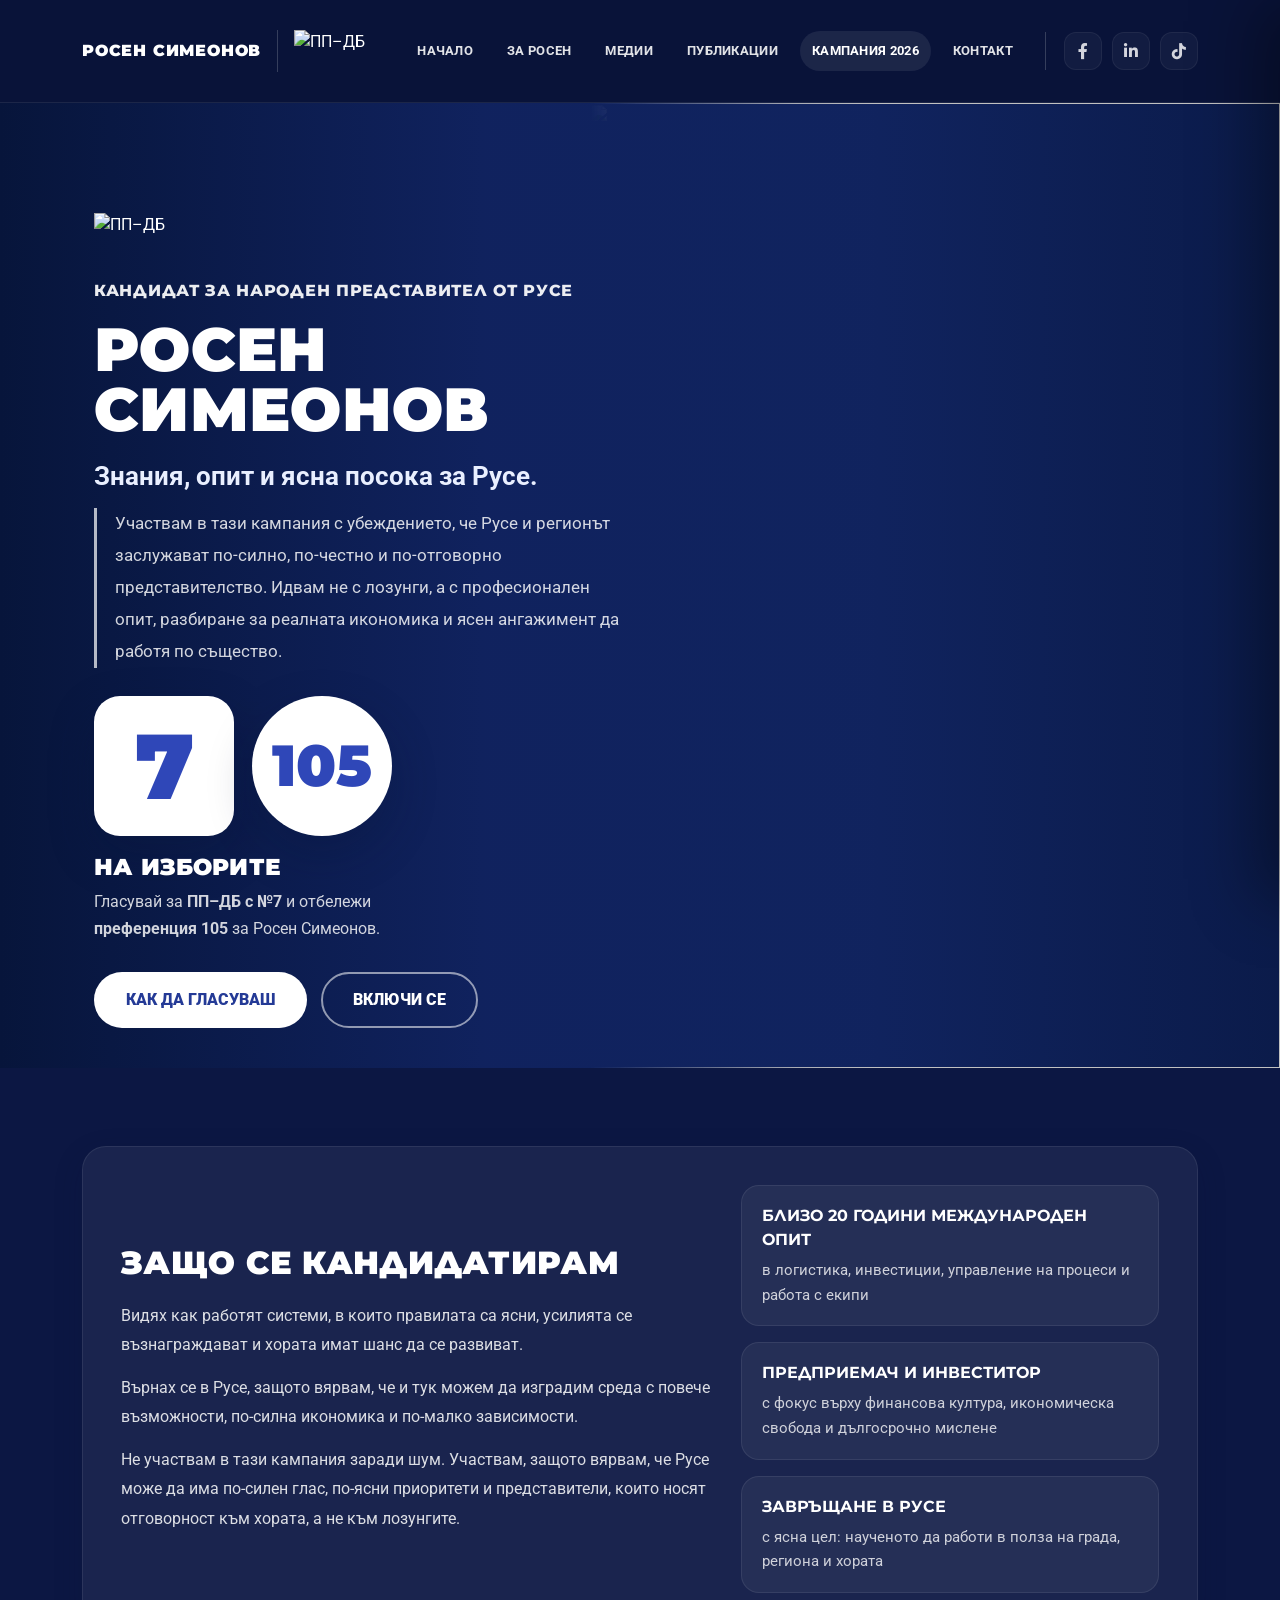
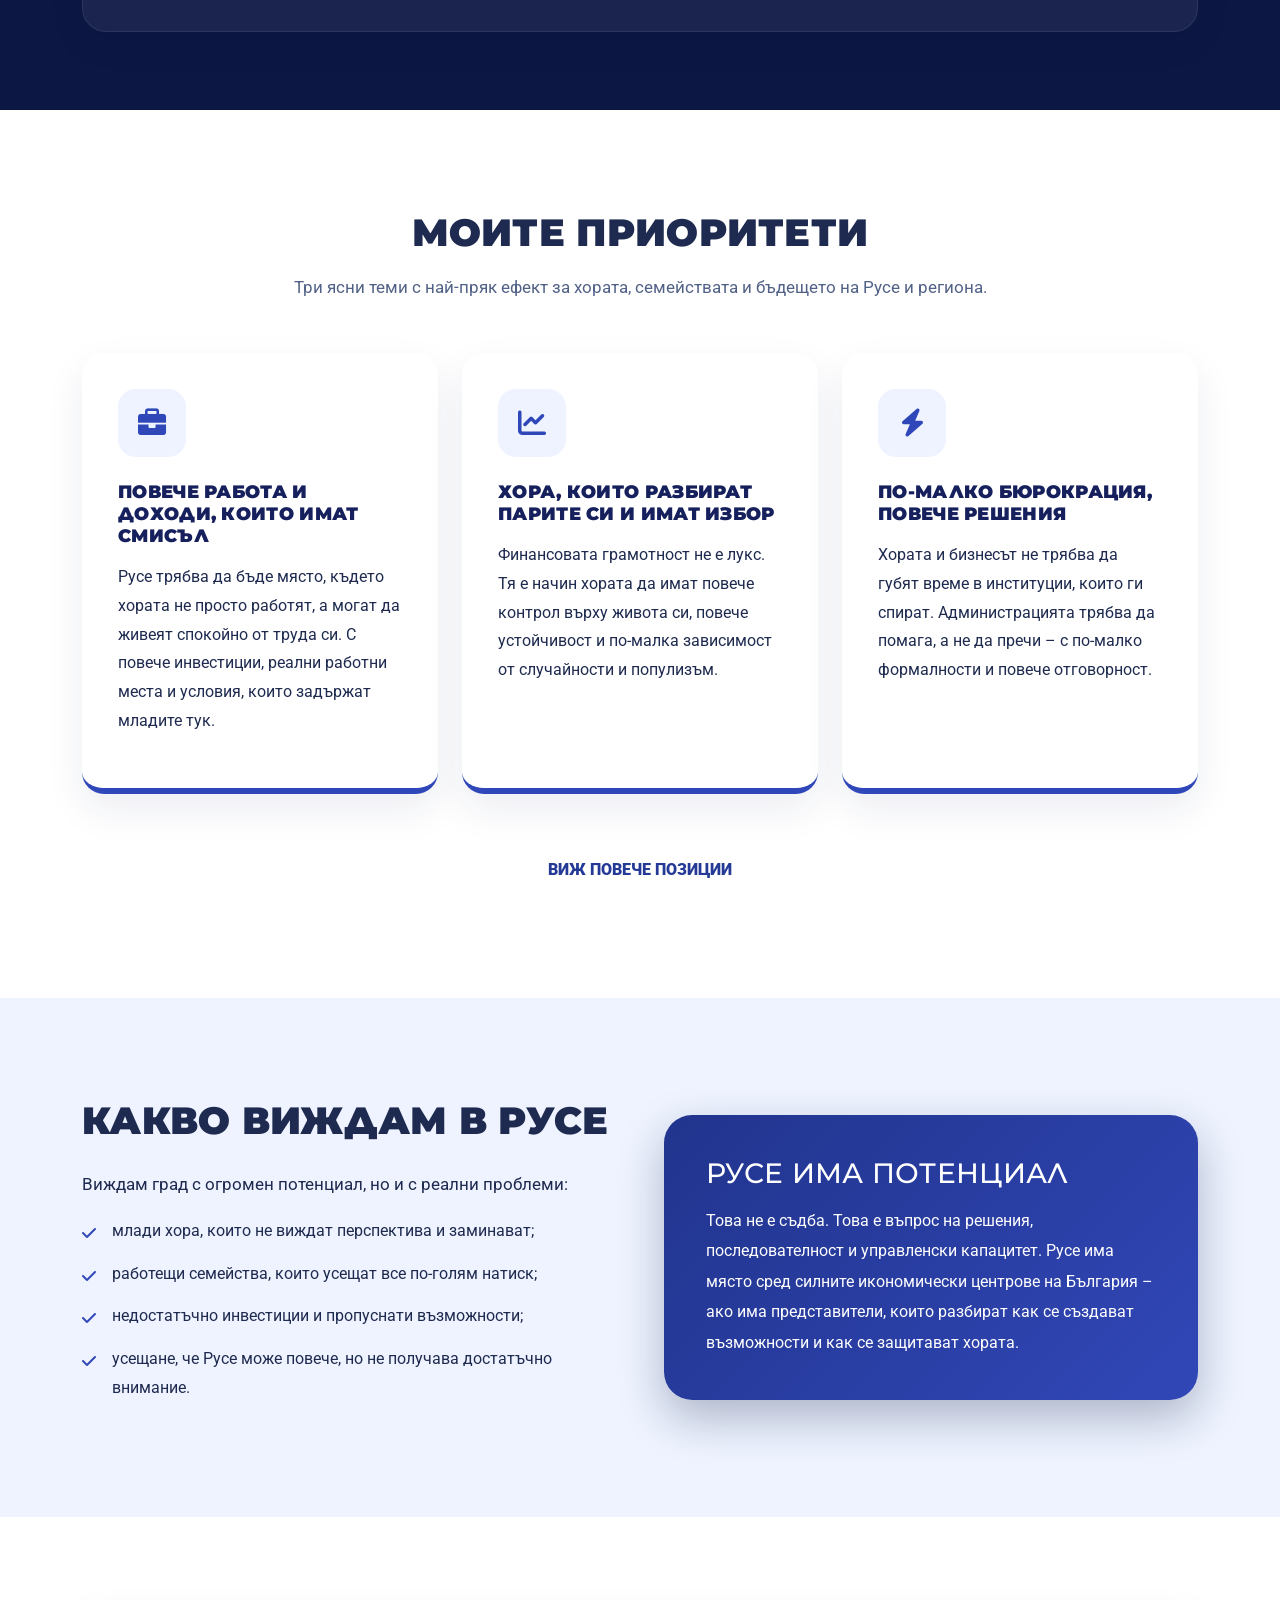
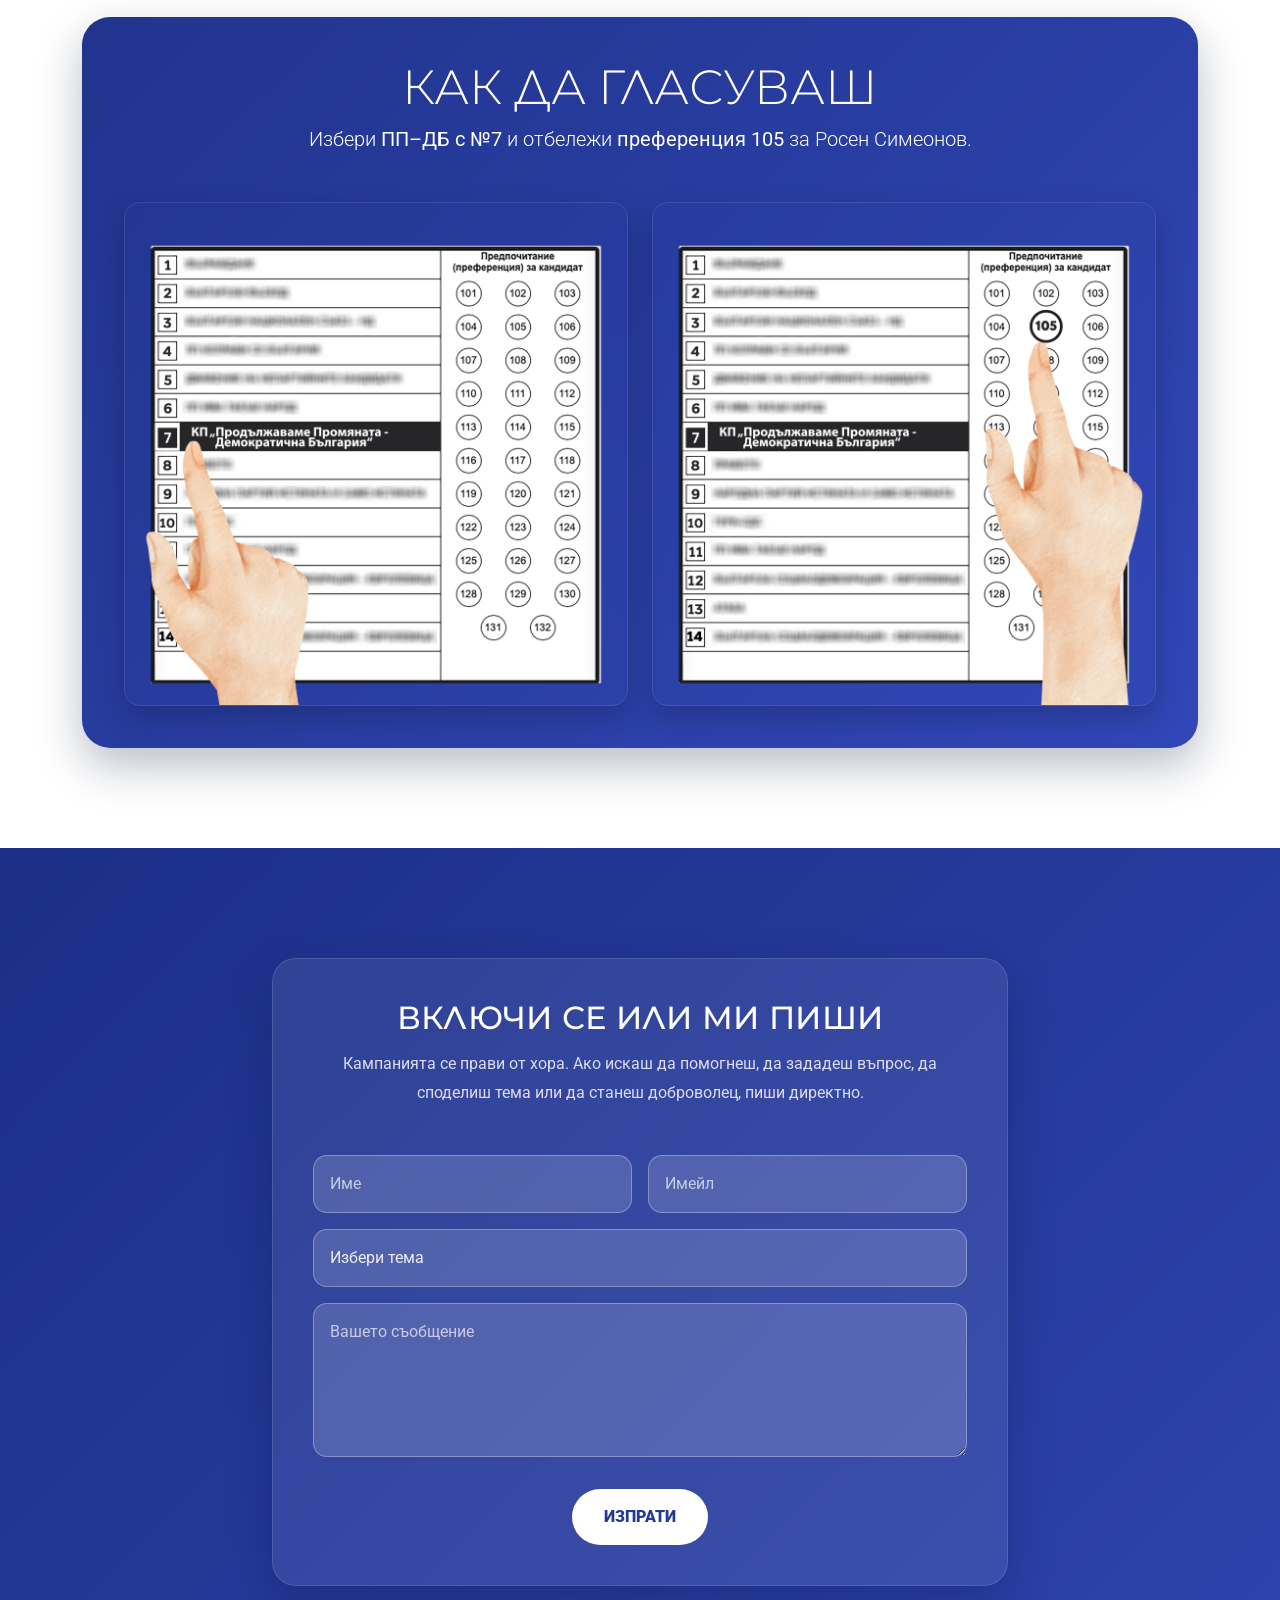
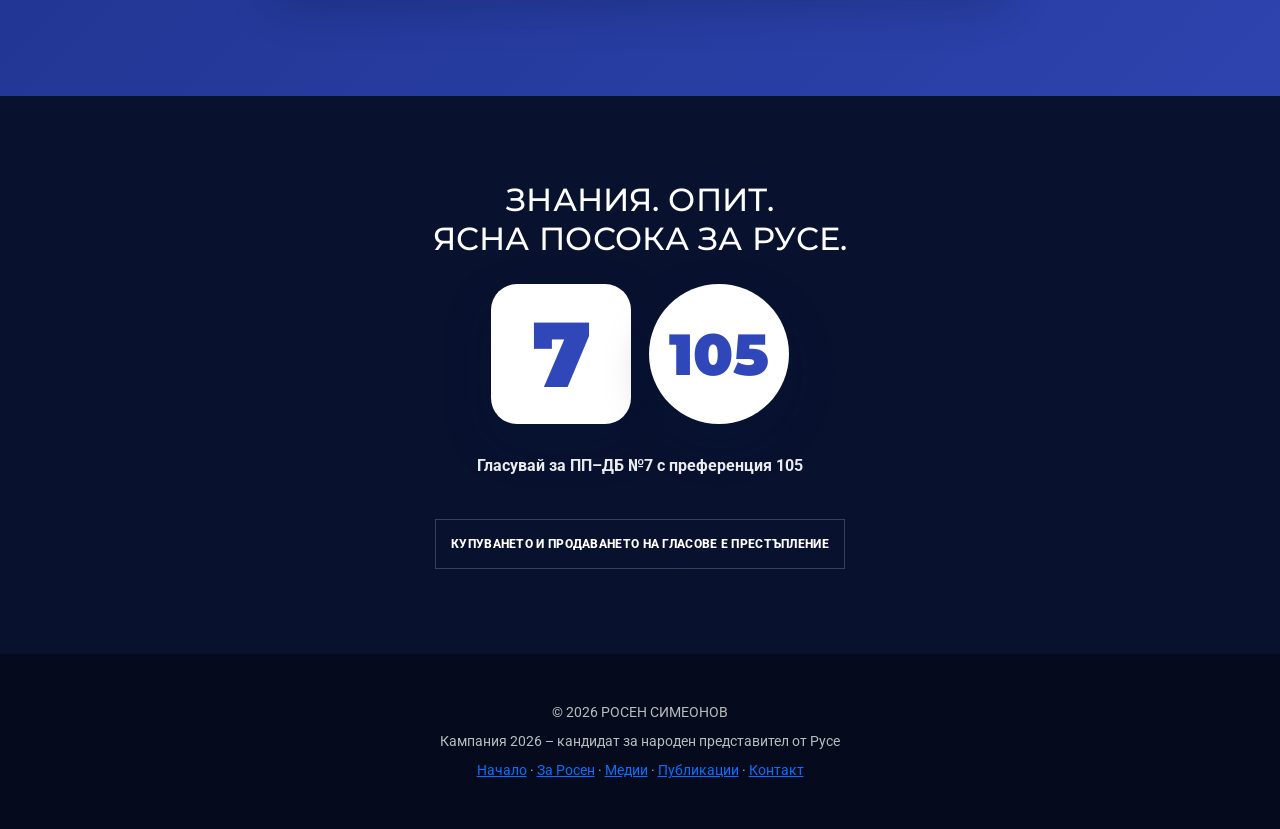
==== commit b5f865e4: "Update kampania-2026.html" ====
--- a/kampania-2026.html
+++ b/kampania-2026.html
@@ -1,60 +1,111 @@
 <!DOCTYPE html>
-<html lang="bg">
+<html lang="bg-BG">
 <head>
     <meta charset="UTF-8">
-    <meta name="viewport" content="width=device-width, initial-scale=1.0">
-
-    <title>Кампания 2026 | Росен Симеонов | Архив</title>
+    <meta http-equiv="X-UA-Compatible" content="IE=edge">
+    <meta name="viewport" content="width=device-width, initial-scale=1.0, viewport-fit=cover">
+
+    <title>Кампания 2026 | Росен Симеонов | №7 | Преференция 105</title>
+    <meta name="description" content="Кампания 2026 на Росен Симеонов – кандидат за народен представител от Русе. Приоритети, позиции и ангажимент за по-силно, честно и отговорно представителство. ПП–ДБ №7 с преференция 105.">
+    <meta name="robots" content="index, follow, max-image-preview:large, max-snippet:-1, max-video-preview:-1">
+    <meta name="author" content="Росен Симеонов">
+    <meta name="theme-color" content="#07153b">
+    <meta name="format-detection" content="telephone=no">
+
     <link rel="icon" type="image/png" href="favicon.png">
-
-    <meta name="description" content="Архив на кампанията на Росен Симеонов за народен представител от Русе през 2026 г. Приоритети, позиции, медийни участия и обществена активност.">
     <link rel="canonical" href="https://rosensimeonov.com/kampania-2026.html">
-
-    <meta property="og:title" content="Кампания 2026 | Росен Симеонов | Архив">
-    <meta property="og:description" content="Архив на кампанията на Росен Симеонов за Русе – приоритети, позиции, участие и публични изяви.">
-    <meta property="og:image" content="thumbnail-rosen.png">
+    <link rel="alternate" hreflang="bg-BG" href="https://rosensimeonov.com/kampania-2026.html">
+    <link rel="alternate" hreflang="x-default" href="https://rosensimeonov.com/kampania-2026.html">
+
+    <meta property="og:locale" content="bg_BG">
     <meta property="og:type" content="website">
+    <meta property="og:site_name" content="Росен Симеонов">
+    <meta property="og:title" content="Кампания 2026 | Росен Симеонов | №7 | Преференция 105">
+    <meta property="og:description" content="Кандидат за народен представител от Русе. Приоритети, позиции и ангажимент за по-силно, честно и отговорно представителство.">
     <meta property="og:url" content="https://rosensimeonov.com/kampania-2026.html">
+    <meta property="og:image" content="https://rosensimeonov.com/thumbnail-rosen.png">
+
+    <meta name="twitter:card" content="summary_large_image">
+    <meta name="twitter:title" content="Кампания 2026 | Росен Симеонов | №7 | Преференция 105">
+    <meta name="twitter:description" content="Кандидат за народен представител от Русе. Приоритети, позиции и ангажимент за по-силно, честно и отговорно представителство.">
+    <meta name="twitter:image" content="https://rosensimeonov.com/thumbnail-rosen.png">
 
     <script type="application/ld+json">
-{
-  "@context": "https://schema.org",
-  "@graph": [
     {
-      "@type": "WebPage",
-      "@id": "https://rosensimeonov.com/kampania-2026.html#webpage",
-      "url": "https://rosensimeonov.com/kampania-2026.html",
-      "name": "Кампания 2026 | Росен Симеонов | Архив",
-      "description": "Архив на кампанията на Росен Симеонов за народен представител от Русе през 2026 г.",
-      "inLanguage": "bg"
-    },
-    {
-      "@type": "Person",
-      "@id": "https://rosensimeonov.com/#person",
-      "name": "Росен Симеонов",
-      "url": "https://rosensimeonov.com/",
-      "image": "https://rosensimeonov.com/thumbnail-rosen.png",
-      "description": "Росен Симеонов е предприемач, инвеститор и обществено активен човек от Русе с международен управленски опит.",
-      "address": {
-        "@type": "PostalAddress",
-        "addressLocality": "Русе",
-        "addressCountry": "BG"
-      },
-      "sameAs": [
-        "https://www.facebook.com/rosen.simeonov.12",
-        "https://www.linkedin.com/in/rosen-simeonov/",
-        "https://www.tiktok.com/@rossimeonov"
+      "@context": "https://schema.org",
+      "@graph": [
+        {
+          "@type": "WebPage",
+          "@id": "https://rosensimeonov.com/kampania-2026.html#webpage",
+          "url": "https://rosensimeonov.com/kampania-2026.html",
+          "name": "Кампания 2026 | Росен Симеонов | №7 | Преференция 105",
+          "description": "Страница на кампанията на Росен Симеонов като кандидат за народен представител от Русе.",
+          "inLanguage": "bg-BG",
+          "about": {
+            "@id": "https://rosensimeonov.com/#person"
+          }
+        },
+        {
+          "@type": "Person",
+          "@id": "https://rosensimeonov.com/#person",
+          "name": "Росен Симеонов",
+          "url": "https://rosensimeonov.com/",
+          "image": "https://rosensimeonov.com/thumbnail-rosen.png",
+          "description": "Росен Симеонов е русенец, предприемач, инвеститор и кандидат за народен представител с фокус върху по-отговорно представителство, развитие на Русе и ясни публични приоритети.",
+          "jobTitle": "Кандидат за народен представител, предприемач и инвеститор",
+          "address": {
+            "@type": "PostalAddress",
+            "addressLocality": "Русе",
+            "addressCountry": "BG"
+          },
+          "sameAs": [
+            "https://www.facebook.com/rosen.simeonov.12",
+            "https://www.linkedin.com/in/rosen-simeonov/",
+            "https://www.tiktok.com/@rossimeonov"
+          ]
+        },
+        {
+          "@type": "Organization",
+          "@id": "https://rosensimeonov.com/#campaign",
+          "name": "Кампания на Росен Симеонов",
+          "url": "https://rosensimeonov.com/kampania-2026.html",
+          "logo": {
+            "@type": "ImageObject",
+            "url": "https://rosensimeonov.com/pp-db-logo.png"
+          }
+        },
+        {
+          "@type": "BreadcrumbList",
+          "@id": "https://rosensimeonov.com/kampania-2026.html#breadcrumb",
+          "itemListElement": [
+            {
+              "@type": "ListItem",
+              "position": 1,
+              "name": "Начало",
+              "item": "https://rosensimeonov.com/"
+            },
+            {
+              "@type": "ListItem",
+              "position": 2,
+              "name": "Кампания 2026",
+              "item": "https://rosensimeonov.com/kampania-2026.html"
+            }
+          ]
+        }
       ]
     }
-  ]
-}
     </script>
+
+    <link rel="preconnect" href="https://fonts.googleapis.com">
+    <link rel="preconnect" href="https://fonts.gstatic.com" crossorigin>
+    <link rel="preconnect" href="https://cdnjs.cloudflare.com" crossorigin>
+    <link rel="preconnect" href="https://cdn.jsdelivr.net" crossorigin>
+    <link rel="preconnect" href="https://unpkg.com" crossorigin>
 
     <link href="https://fonts.googleapis.com/css2?family=Montserrat:wght@400;700;800;900&family=Roboto:wght@300;400;500;700&display=swap" rel="stylesheet">
     <link rel="stylesheet" href="https://cdnjs.cloudflare.com/ajax/libs/font-awesome/6.0.0/css/all.min.css">
     <link href="https://cdn.jsdelivr.net/npm/bootstrap@5.3.0/dist/css/bootstrap.min.css" rel="stylesheet">
     <link href="https://unpkg.com/aos@2.3.1/dist/aos.css" rel="stylesheet">
-    <link rel="stylesheet" href="https://cdnjs.cloudflare.com/ajax/libs/luminous-lightbox/2.3.2/luminous-basic.min.css">
 
     <style>
         :root {
@@ -70,9 +121,6 @@
             --text-muted: #526287;
             --shadow: 0 18px 45px rgba(7, 21, 59, 0.28);
             --shadow-soft: 0 10px 30px rgba(7, 21, 59, 0.16);
-            --radius-xl: 24px;
-            --radius-lg: 18px;
-            --radius-md: 14px;
             --nav-height: 86px;
             --nav-height-scrolled: 72px;
         }
@@ -104,14 +152,8 @@
             letter-spacing: 0.3px;
         }
 
-        .fw-900 { font-weight: 900; }
-
         a { transition: 0.25s ease; text-decoration: none; }
-
-        img {
-            max-width: 100%;
-            height: auto;
-        }
+        img { max-width: 100%; height: auto; }
 
         .navbar {
             background: rgba(10, 20, 58, 0.82);
@@ -120,7 +162,6 @@
             min-height: var(--nav-height);
             border-bottom: 1px solid rgba(255,255,255,0.08);
             transition: min-height 0.28s ease, background 0.28s ease, box-shadow 0.28s ease;
-            box-shadow: 0 0 0 rgba(0,0,0,0);
             z-index: 1030;
         }
 
@@ -153,7 +194,6 @@
 
         .brand-name {
             color: #fff !important;
-            text-decoration: none;
             font-family: 'Montserrat', sans-serif;
             font-weight: 900;
             font-size: 16px;
@@ -161,19 +201,16 @@
             white-space: nowrap;
         }
 
-        .archive-pill-top {
-            display: inline-flex;
-            align-items: center;
-            gap: 10px;
-            padding: 10px 16px;
-            border-radius: 999px;
-            background: rgba(255,255,255,0.08);
-            border: 1px solid rgba(255,255,255,0.12);
-            color: rgba(255,255,255,0.92);
-            font-size: 12px;
-            font-weight: 800;
-            text-transform: uppercase;
-            letter-spacing: 0.5px;
+        .header-logo-campaign {
+            display: flex;
+            align-items: center;
+            padding-left: 16px;
+            border-left: 1px solid rgba(255,255,255,0.18);
+        }
+
+        .header-logo-campaign img {
+            height: 42px;
+            width: auto;
         }
 
         .desktop-nav {
@@ -202,32 +239,31 @@
             background: rgba(255,255,255,0.08);
         }
 
-        .desktop-nav .nav-link.active::after {
-            content: "";
-            position: absolute;
-            left: 16px;
-            right: 16px;
-            bottom: 5px;
-            height: 2px;
-            border-radius: 999px;
-            background: rgba(255,255,255,0.92);
-        }
-
-        .header-cta {
+        .social-nav {
+            display: flex;
+            gap: 10px;
             margin-left: 18px;
-            padding: 11px 18px;
-            border-radius: 999px;
-            background: #fff;
-            color: var(--primary-blue);
-            font-weight: 900;
-            font-size: 12px;
-            text-transform: uppercase;
-            letter-spacing: 0.3px;
-        }
-
-        .header-cta:hover {
-            color: var(--deep-blue);
-            transform: translateY(-1px);
+            padding-left: 18px;
+            border-left: 1px solid rgba(255,255,255,0.18);
+        }
+
+        .social-nav a {
+            width: 38px;
+            height: 38px;
+            color: rgba(255,255,255,0.82);
+            font-size: 16px;
+            border-radius: 12px;
+            background: rgba(255,255,255,0.04);
+            border: 1px solid rgba(255,255,255,0.06);
+            display: inline-flex;
+            align-items: center;
+            justify-content: center;
+        }
+
+        .social-nav a:hover {
+            color: #fff;
+            transform: translateY(-2px);
+            background: rgba(255,255,255,0.1);
         }
 
         .mobile-menu-toggle {
@@ -339,7 +375,6 @@
             color: #fff;
             line-height: 1.1;
             word-break: break-word;
-            text-decoration: none;
         }
 
         .mobile-menu-close {
@@ -371,7 +406,6 @@
             width: 100%;
             padding: 0 18px;
             border-radius: 16px;
-            text-decoration: none;
             color: #fff;
             font-weight: 800;
             text-transform: uppercase;
@@ -388,45 +422,67 @@
             transform: translateX(3px);
         }
 
-        .mobile-cta {
-            margin-top: 8px;
-            min-height: 58px;
-            border-radius: 16px;
+        .mobile-vote-card {
+            margin-top: 14px;
+            display: flex;
+            align-items: center;
+            gap: 14px;
+            color: #fff;
+            padding: 18px;
+            border-radius: 20px;
+            background: linear-gradient(135deg, rgba(255,255,255,0.12), rgba(255,255,255,0.05));
+            border: 1px solid rgba(255,255,255,0.12);
+            box-shadow: 0 14px 32px rgba(0,0,0,0.18);
+        }
+
+        .mobile-vote-shapes {
+            display: flex;
+            align-items: center;
+            gap: 10px;
+            flex: 0 0 auto;
+        }
+
+        .mobile-vote-text {
+            display: flex;
+            flex-direction: column;
+            line-height: 1.2;
+        }
+
+        .mobile-vote-text strong {
+            font-size: 15px;
+            text-transform: uppercase;
+        }
+
+        .mobile-vote-text span {
+            font-size: 13px;
+            color: rgba(255,255,255,0.78);
+        }
+
+        .shape-num {
+            width: 42px;
+            height: 42px;
             background: #fff;
             color: var(--primary-blue);
-            display: inline-flex;
+            display: flex;
             align-items: center;
             justify-content: center;
-            text-decoration: none;
+            border-radius: 10px;
             font-weight: 900;
-            text-transform: uppercase;
-            letter-spacing: 0.4px;
-            border: none;
-        }
-
-        .mobile-socials {
-            display: flex;
-            align-items: center;
-            gap: 12px;
-            margin-top: 20px;
-            padding-top: 18px;
-            border-top: 1px solid rgba(255,255,255,0.08);
-            flex-wrap: wrap;
-        }
-
-        .mobile-socials a {
+            font-size: 18px;
+        }
+
+        .shape-pref {
             width: 46px;
             height: 46px;
-            border-radius: 14px;
-            background: rgba(255,255,255,0.06);
-            border: 1px solid rgba(255,255,255,0.08);
-            color: #fff;
-            display: inline-flex;
+            background: #fff;
+            color: var(--primary-blue);
+            display: flex;
             align-items: center;
             justify-content: center;
-            font-size: 17px;
-            text-decoration: none;
-            transition: 0.25s ease;
+            border-radius: 50%;
+            font-weight: 900;
+            font-size: 15px;
+            border: 2px solid var(--primary-blue);
         }
 
         .hero {
@@ -513,19 +569,6 @@
             );
         }
 
-        .hero-media::before {
-            content: "";
-            position: absolute;
-            inset: 0;
-            z-index: 2;
-            background: linear-gradient(
-                to bottom,
-                rgba(10, 24, 72, 0.08) 0%,
-                rgba(10, 24, 72, 0.12) 45%,
-                rgba(10, 24, 72, 0.22) 100%
-            );
-        }
-
         .hero-image {
             width: 100%;
             height: 100%;
@@ -552,6 +595,18 @@
         .hero-content {
             position: relative;
             z-index: 4;
+        }
+
+        .logos-inline {
+            display: flex;
+            align-items: center;
+            gap: 18px;
+            margin-bottom: 24px;
+        }
+
+        .logos-inline img {
+            height: 42px;
+            width: auto;
         }
 
         .hero-badges {
@@ -573,22 +628,6 @@
             letter-spacing: 0.4px;
         }
 
-        .archive-note-hero {
-            display: inline-flex;
-            align-items: center;
-            gap: 10px;
-            padding: 11px 18px;
-            border-radius: 999px;
-            background: rgba(255,255,255,0.1);
-            border: 1px solid rgba(255,255,255,0.16);
-            color: #fff;
-            font-size: 13px;
-            font-weight: 800;
-            text-transform: uppercase;
-            letter-spacing: 0.4px;
-            margin-bottom: 18px;
-        }
-
         .hero-title {
             font-size: clamp(2.3rem, 4.8vw, 4.8rem);
             font-weight: 900;
@@ -598,9 +637,9 @@
         }
 
         .hero-subtitle {
-            font-size: clamp(1.2rem, 2.2vw, 1.95rem);
+            font-size: clamp(1.2rem, 2vw, 1.8rem);
             color: var(--accent-light);
-            margin-bottom: 14px;
+            margin-bottom: 12px;
             font-weight: 700;
         }
 
@@ -610,7 +649,7 @@
             text-transform: uppercase;
             letter-spacing: 0.7px;
             color: rgba(255,255,255,0.92);
-            margin-bottom: 18px;
+            margin-bottom: 16px;
             font-weight: 800;
         }
 
@@ -664,7 +703,9 @@
             flex: 0 0 auto;
         }
 
-        .vote-copy { max-width: 360px; }
+        .vote-copy {
+            max-width: 330px;
+        }
 
         .vote-copy h3 {
             font-size: 1.45rem;
@@ -676,7 +717,7 @@
         .vote-copy p {
             margin: 0;
             color: var(--text-soft);
-            line-height: 1.7;
+            line-height: 1.65;
             font-size: 1rem;
         }
 
@@ -695,7 +736,6 @@
             padding: 16px 32px;
             font-weight: 900;
             text-transform: uppercase;
-            text-decoration: none;
             display: inline-block;
             transition: 0.25s ease;
         }
@@ -714,7 +754,6 @@
             padding: 14px 30px;
             font-weight: 900;
             text-transform: uppercase;
-            text-decoration: none;
             display: inline-block;
             transition: 0.25s ease;
         }
@@ -722,48 +761,6 @@
         .btn-outline-light:hover {
             background: #fff;
             color: var(--primary-blue);
-        }
-
-        .logos-inline {
-            display: flex;
-            align-items: center;
-            gap: 18px;
-            margin-bottom: 30px;
-        }
-
-        .logos-inline img {
-            height: 42px;
-            width: auto;
-        }
-
-        .hero-proof-row {
-            display: grid;
-            grid-template-columns: repeat(3, minmax(0,1fr));
-            gap: 14px;
-            margin-top: 24px;
-            max-width: 720px;
-        }
-
-        .hero-proof-item {
-            background: rgba(255,255,255,0.08);
-            border: 1px solid rgba(255,255,255,0.1);
-            border-radius: 18px;
-            padding: 18px 16px;
-        }
-
-        .hero-proof-item strong {
-            display: block;
-            font-family: 'Montserrat', sans-serif;
-            font-size: 1.15rem;
-            line-height: 1.1;
-            margin-bottom: 6px;
-        }
-
-        .hero-proof-item span {
-            display: block;
-            color: rgba(255,255,255,0.76);
-            font-size: 0.92rem;
-            line-height: 1.45;
         }
 
         .section-dark { background: #0c1743; padding: 78px 0; }
@@ -801,27 +798,6 @@
             color: rgba(255,255,255,0.85);
             line-height: 1.85;
             margin-bottom: 0.8rem;
-        }
-
-        .archive-strip {
-            margin-top: 22px;
-            padding: 18px 22px;
-            border-radius: 18px;
-            background: rgba(255,255,255,0.06);
-            border: 1px solid rgba(255,255,255,0.08);
-        }
-
-        .archive-strip strong {
-            display: block;
-            font-family: 'Montserrat', sans-serif;
-            font-size: 1rem;
-            margin-bottom: 6px;
-        }
-
-        .archive-strip span {
-            color: rgba(255,255,255,0.78);
-            line-height: 1.7;
-            font-size: 0.98rem;
         }
 
         .priority-card {
@@ -852,8 +828,9 @@
             margin-bottom: 24px;
         }
 
+        .priority-card h3,
         .priority-card h5 {
-            font-size: 1.22rem;
+            font-size: 1.15rem;
             font-weight: 900;
             text-transform: uppercase;
             color: var(--deep-blue);
@@ -866,9 +843,52 @@
             line-height: 1.8;
         }
 
-        .priority-card ul {
-            padding-left: 18px;
-            margin-bottom: 0;
+        .mini-proof-card {
+            background: rgba(255,255,255,0.05);
+            border: 1px solid rgba(255,255,255,0.08);
+            border-radius: 18px;
+            padding: 18px 20px;
+            display: flex;
+            flex-direction: column;
+            gap: 6px;
+            height: 100%;
+        }
+
+        .mini-proof-card strong {
+            font-family: 'Montserrat', sans-serif;
+            font-size: 1rem;
+            text-transform: uppercase;
+            color: #fff;
+        }
+
+        .mini-proof-card span {
+            color: rgba(255,255,255,0.78);
+            line-height: 1.6;
+            font-size: 0.96rem;
+        }
+
+        .check-list {
+            list-style: none;
+            padding-left: 0;
+            margin: 0;
+        }
+
+        .check-list li {
+            position: relative;
+            padding-left: 30px;
+            margin-bottom: 14px;
+            line-height: 1.8;
+            color: var(--text-dark);
+        }
+
+        .check-list li::before {
+            content: "\f00c";
+            font-family: "Font Awesome 6 Free";
+            font-weight: 900;
+            position: absolute;
+            left: 0;
+            top: 2px;
+            color: var(--secondary-blue);
         }
 
         .vote-banner {
@@ -884,113 +904,6 @@
             border-radius: 16px;
             box-shadow: 0 12px 30px rgba(0,0,0,0.2);
             border: 1px solid rgba(255,255,255,0.1);
-            transition: transform 0.3s ease;
-        }
-
-        .vote-instruction-img:hover {
-            transform: scale(1.02);
-        }
-
-        .archive-badge-center {
-            display: inline-flex;
-            align-items: center;
-            gap: 10px;
-            margin-bottom: 18px;
-            padding: 10px 16px;
-            border-radius: 999px;
-            background: rgba(255,255,255,0.12);
-            border: 1px solid rgba(255,255,255,0.16);
-            font-size: 12px;
-            font-weight: 800;
-            text-transform: uppercase;
-            letter-spacing: 0.4px;
-        }
-
-        .on-field-grid {
-            display: grid;
-            grid-template-columns: repeat(auto-fit, minmax(280px, 1fr));
-            grid-auto-rows: 240px;
-            gap: 16px;
-        }
-
-        .grid-item {
-            position: relative;
-            overflow: hidden;
-            border-radius: 18px;
-            cursor: pointer;
-        }
-
-        .grid-item img {
-            width: 100%;
-            height: 100%;
-            object-fit: cover;
-            transition: 0.45s ease;
-        }
-
-        .grid-item:hover img {
-            transform: scale(1.08);
-            filter: brightness(85%);
-        }
-
-        .grid-wide { grid-column: span 2; }
-        .grid-tall { grid-row: span 2; }
-
-        .media-section {
-            background: #0b1438;
-            padding: 100px 0;
-        }
-
-        .media-card {
-            background: rgba(255,255,255,0.06);
-            border-radius: 22px;
-            padding: 36px;
-            height: 100%;
-            border-left: 5px solid #fff;
-            transition: transform 0.25s ease, background 0.25s ease;
-        }
-
-        .media-card:hover {
-            transform: translateY(-4px);
-            background: rgba(255,255,255,0.08);
-        }
-
-        .media-card .source {
-            font-size: 13px;
-            font-weight: 700;
-            text-transform: uppercase;
-            color: rgba(255,255,255,0.76);
-            margin-bottom: 18px;
-            letter-spacing: 0.3px;
-        }
-
-        .media-card h4 {
-            font-size: 1.32rem;
-            font-weight: 900;
-            margin-bottom: 12px;
-        }
-
-        .media-card p {
-            color: rgba(255,255,255,0.82);
-            line-height: 1.7;
-            margin-bottom: 22px;
-        }
-
-        .archive-cta-section {
-            background: #08122f;
-            padding: 90px 0;
-        }
-
-        .archive-cta-card {
-            background: linear-gradient(135deg, rgba(36,58,150,0.35), rgba(47,71,184,0.22));
-            border: 1px solid rgba(255,255,255,0.08);
-            border-radius: 28px;
-            padding: 42px;
-            box-shadow: var(--shadow-soft);
-        }
-
-        .archive-cta-card p {
-            color: rgba(255,255,255,0.82);
-            line-height: 1.85;
         }
 
         .contact-wrap {
@@ -1053,55 +966,6 @@
             text-align: center;
             color: rgba(255,255,255,0.72);
             font-size: 14px;
-            overflow: hidden;
-        }
-
-        .mini-proof-card {
-            background: rgba(255,255,255,0.05);
-            border: 1px solid rgba(255,255,255,0.08);
-            border-radius: 18px;
-            padding: 18px 20px;
-            display: flex;
-            flex-direction: column;
-            gap: 6px;
-            height: 100%;
-        }
-
-        .mini-proof-card strong {
-            font-family: 'Montserrat', sans-serif;
-            font-size: 1rem;
-            text-transform: uppercase;
-            color: #fff;
-        }
-
-        .mini-proof-card span {
-            color: rgba(255,255,255,0.78);
-            line-height: 1.6;
-            font-size: 0.96rem;
-        }
-
-        .check-list {
-            list-style: none;
-            padding-left: 0;
-            margin: 0;
-        }
-
-        .check-list li {
-            position: relative;
-            padding-left: 30px;
-            margin-bottom: 14px;
-            line-height: 1.8;
-            color: var(--text-dark);
-        }
-
-        .check-list li::before {
-            content: "\f00c";
-            font-family: "Font Awesome 6 Free";
-            font-weight: 900;
-            position: absolute;
-            left: 0;
-            top: 2px;
-            color: var(--secondary-blue);
         }
 
         @media (max-width: 991px) {
@@ -1111,8 +975,8 @@
             }
 
             .desktop-nav,
-            .header-cta,
-            .archive-pill-top {
+            .header-logo-campaign,
+            .social-nav {
                 display: none !important;
             }
 
@@ -1134,10 +998,7 @@
                 background-image: none;
             }
 
-            .hero::before {
-                display: none;
-            }
-
+            .hero::before,
             .hero-media {
                 display: none;
             }
@@ -1163,10 +1024,10 @@
                 text-align: center;
             }
 
-            .logos-inline,
             .hero-badges,
             .hero-actions,
-            .vote-panel {
+            .vote-panel,
+            .logos-inline {
                 justify-content: center;
             }
 
@@ -1178,11 +1039,6 @@
                 max-width: 90%;
             }
 
-            .hero-proof-row {
-                grid-template-columns: 1fr;
-                max-width: 100%;
-            }
-
             .vote-copy {
                 max-width: 100%;
             }
@@ -1196,23 +1052,15 @@
             .number-box { font-size: 78px; }
             .pref-circle { font-size: 48px; }
 
-            .grid-wide,
-            .grid-tall {
-                grid-column: span 1;
-                grid-row: span 1;
-            }
-
             .section-white,
             .section-soft,
-            .media-section,
             .contact-wrap {
                 padding: 82px 0;
             }
 
             .vote-banner,
             .contact-card,
-            .trust-box,
-            .archive-cta-card {
+            .trust-box {
                 padding: 28px;
             }
         }
@@ -1224,16 +1072,12 @@
                 max-height: 380px;
             }
 
-            .hero .container {
-                padding-bottom: 55px;
-            }
-
             .hero-title {
-                font-size: 2.4rem;
+                font-size: 2.35rem;
             }
 
             .hero-subtitle {
-                font-size: 1.18rem;
+                font-size: 1.1rem;
             }
 
             .hero-kicker {
@@ -1278,15 +1122,6 @@
 
             .pref-circle {
                 font-size: 40px;
-            }
-
-            .section-header {
-                margin-bottom: 34px;
-            }
-
-            .priority-card,
-            .media-card {
-                padding: 28px;
             }
 
             .mobile-menu-drawer {
@@ -1304,51 +1139,52 @@
 </head>
 <body>
 
-    <nav class="navbar sticky-top navbar-dark" id="mainNavbar">
-        <div class="container">
-            <div class="nav-shell">
-                <div class="navbar-brand-wrap">
-                    <a href="index.html" class="brand-name">РОСЕН СИМЕОНОВ</a>
-                    <span class="archive-pill-top"><i class="fas fa-archive"></i> Архив на кампанията</span>
+    <header>
+        <nav class="navbar sticky-top navbar-dark" id="mainNavbar" aria-label="Основна навигация">
+            <div class="container">
+                <div class="nav-shell">
+                    <div class="navbar-brand-wrap">
+                        <a href="index.html" class="brand-name" aria-label="Начало - Росен Симеонов">РОСЕН СИМЕОНОВ</a>
+                        <div class="header-logo-campaign">
+                            <img src="pp-db-logo.png" alt="ПП–ДБ">
+                        </div>
+                    </div>
+
+                    <div class="desktop-nav d-none d-lg-flex align-items-center">
+                        <ul class="navbar-nav flex-row align-items-center">
+                            <li class="nav-item"><a class="nav-link" href="index.html">Начало</a></li>
+                            <li class="nav-item"><a class="nav-link" href="za-men.html">За Росен</a></li>
+                            <li class="nav-item"><a class="nav-link" href="medii.html">Медии</a></li>
+                            <li class="nav-item"><a class="nav-link" href="publikacii.html">Публикации</a></li>
+                            <li class="nav-item"><a class="nav-link active" href="kampania-2026.html">Кампания 2026</a></li>
+                            <li class="nav-item"><a class="nav-link" href="index.html#contact">Контакт</a></li>
+                            <li class="nav-item">
+                                <div class="social-nav">
+                                    <a href="https://www.facebook.com/rosen.simeonov.12" target="_blank" rel="noopener noreferrer me" aria-label="Facebook профил на Росен Симеонов"><i class="fab fa-facebook-f"></i></a>
+                                    <a href="https://www.linkedin.com/in/rosen-simeonov/" target="_blank" rel="noopener noreferrer me" aria-label="LinkedIn профил на Росен Симеонов"><i class="fab fa-linkedin-in"></i></a>
+                                    <a href="https://www.tiktok.com/@rossimeonov" target="_blank" rel="noopener noreferrer me" aria-label="TikTok профил на Росен Симеонов"><i class="fab fa-tiktok"></i></a>
+                                </div>
+                            </li>
+                        </ul>
+                    </div>
+
+                    <button type="button" class="mobile-menu-toggle d-lg-none" id="mobileMenuToggle" aria-label="Отвори меню" aria-expanded="false" aria-controls="mobileMenu">
+                        <span></span>
+                        <span></span>
+                        <span></span>
+                    </button>
                 </div>
-
-                <div class="desktop-nav d-none d-lg-flex align-items-center">
-                    <ul class="navbar-nav flex-row align-items-center">
-                        <li class="nav-item">
-                            <a class="nav-link nav-scroll-link" href="#why" data-target="why">Защо</a>
-                        </li>
-                        <li class="nav-item">
-                            <a class="nav-link nav-scroll-link" href="#about-rosen" data-target="about-rosen">За мен</a>
-                        </li>
-                        <li class="nav-item">
-                            <a class="nav-link nav-scroll-link" href="#priorities" data-target="priorities">Приоритети</a>
-                        </li>
-                        <li class="nav-item">
-                            <a class="nav-link nav-scroll-link" href="#media" data-target="media">Участия</a>
-                        </li>
-                        <li class="nav-item">
-                            <a class="nav-link nav-scroll-link" href="#contact" data-target="contact">Контакт</a>
-                        </li>
-                    </ul>
-                    <a href="index.html" class="header-cta">Към основния сайт</a>
-                </div>
-
-                <button type="button" class="mobile-menu-toggle d-lg-none" id="mobileMenuToggle" aria-label="Отвори меню" aria-expanded="false" aria-controls="mobileMenu">
-                    <span></span>
-                    <span></span>
-                    <span></span>
-                </button>
             </div>
-        </div>
-    </nav>
+        </nav>
+    </header>
 
     <div class="mobile-menu-overlay" id="mobileMenuOverlay"></div>
 
     <aside class="mobile-menu-drawer" id="mobileMenu" aria-hidden="true">
         <div class="mobile-menu-top">
             <div>
-                <div class="mobile-menu-label">Архив на кампанията</div>
-                <a href="kampania-2026.html" class="mobile-menu-title js-close-menu">Росен Симеонов</a>
+                <div class="mobile-menu-label">Навигация</div>
+                <a href="index.html" class="mobile-menu-title js-close-menu">Росен Симеонов</a>
             </div>
             <button class="mobile-menu-close" id="mobileMenuClose" aria-label="Затвори меню">
                 <i class="fas fa-times"></i>
@@ -1356,102 +1192,75 @@
         </div>
 
         <div class="mobile-menu-content">
-            <a href="#why" class="mobile-nav-link mobile-scroll-link" data-target="why">Защо</a>
-            <a href="#about-rosen" class="mobile-nav-link mobile-scroll-link" data-target="about-rosen">За мен</a>
-            <a href="#priorities" class="mobile-nav-link mobile-scroll-link" data-target="priorities">Приоритети</a>
-            <a href="#media" class="mobile-nav-link mobile-scroll-link" data-target="media">Участия</a>
-            <a href="#contact" class="mobile-nav-link mobile-scroll-link" data-target="contact">Контакт</a>
-            <a href="index.html" class="mobile-cta">Към основния сайт</a>
-
-            <div class="mobile-socials">
-                <a href="https://www.facebook.com/rosen.simeonov.12" target="_blank" rel="noopener noreferrer" aria-label="Facebook">
-                    <i class="fab fa-facebook-f"></i>
-                </a>
-                <a href="https://www.linkedin.com/in/rosen-simeonov/" target="_blank" rel="noopener noreferrer" aria-label="LinkedIn">
-                    <i class="fab fa-linkedin-in"></i>
-                </a>
-                <a href="https://www.tiktok.com/@rossimeonov" target="_blank" rel="noopener noreferrer" aria-label="TikTok">
-                    <i class="fab fa-tiktok"></i>
-                </a>
+            <a href="index.html" class="mobile-nav-link">Начало</a>
+            <a href="za-men.html" class="mobile-nav-link">За Росен</a>
+            <a href="medii.html" class="mobile-nav-link">Медии</a>
+            <a href="publikacii.html" class="mobile-nav-link">Публикации</a>
+            <a href="kampania-2026.html" class="mobile-nav-link active">Кампания 2026</a>
+            <a href="index.html#contact" class="mobile-nav-link">Контакт</a>
+
+            <div class="mobile-vote-card">
+                <div class="mobile-vote-shapes">
+                    <span class="shape-num">7</span>
+                    <span class="shape-pref">105</span>
+                </div>
+                <div class="mobile-vote-text">
+                    <strong>ПП–ДБ №7</strong>
+                    <span>Преференция 105</span>
+                </div>
             </div>
         </div>
     </aside>
 
     <main>
-        <section class="hero" id="top">
+        <section class="hero" id="top" aria-label="Начална секция на кампанията">
             <div class="hero-mobile-top d-lg-none" aria-hidden="true">
-                <img src="rosen.simeonov1.png" alt="Росен Симеонов">
+                <img src="rosen.simeonov1.png" alt="Росен Симеонов – кандидат за народен представител от Русе" loading="eager" decoding="async" fetchpriority="high">
             </div>
 
             <div class="hero-media" aria-hidden="true">
-                <img src="rosen.simeonov1.png" alt="" class="hero-image">
+                <img src="rosen.simeonov1.png" alt="" class="hero-image" loading="eager" decoding="async" fetchpriority="high">
             </div>
 
             <div class="container">
                 <div class="row">
-                    <div class="col-lg-7 hero-content" data-aos="fade-right">
+                    <div class="col-lg-6 hero-content" data-aos="fade-right">
                         <div class="logos-inline">
-                            <img src="ПП- ДБ.png" alt="ПП–ДБ">
+                            <img src="pp-db-logo.png" alt="ПП–ДБ">
                         </div>
 
-                        <div class="archive-note-hero">
-                            <i class="fas fa-archive"></i>
-                            Архив на кампанията през 2026 г.
-                        </div>
-
-                        <div class="hero-badges">
-                            <span class="badge-soft">Русе</span>
-                            <span class="badge-soft">Кампания 2026</span>
-                            <span class="badge-soft">Публичен архив</span>
-                        </div>
-
+                        <div class="hero-kicker">Кандидат за народен представител от Русе</div>
                         <h1 class="hero-title">Росен<br>Симеонов</h1>
                         <div class="hero-subtitle">Знания, опит и ясна посока за Русе.</div>
-                        <div class="hero-kicker">Архив на публична кампания, позиции и участие</div>
 
                         <p class="hero-lead">
-                            Тази страница запазва основните послания, приоритети и публични участия от кампанията през 2026 г. Тя остава достъпна като архив на поетите позиции, обществената ангажираност и работата по теми, важни за Русе.
+                            Участвам в тази кампания с убеждението, че Русе и регионът заслужават по-силно, по-честно и по-отговорно представителство. Идвам не с лозунги, а с професионален опит, разбиране за реалната икономика и ясен ангажимент да работя по същество.
                         </p>
 
-                        <div class="vote-panel">
+                        <div class="vote-panel" aria-label="Информация за гласуване">
                             <div class="number-box">7</div>
                             <div class="pref-circle">105</div>
                             <div class="vote-copy">
-                                <h3>Архив на бюлетината</h3>
-                                <p>Кампанията беше с <strong>ПП–ДБ №7</strong> и <strong>преференция 105</strong>. Информацията се пази тук като част от публичния архив.</p>
+                                <h3>На изборите</h3>
+                                <p>Гласувай за <strong>ПП–ДБ с №7</strong> и отбележи <strong>преференция 105</strong> за Росен Симеонов.</p>
                             </div>
                         </div>
 
                         <div class="hero-actions">
-                            <a href="index.html" class="btn-main">Към основния сайт</a>
-                            <a href="#priorities" class="btn-outline-light nav-scroll-link" data-target="priorities">Виж приоритетите</a>
-                        </div>
-
-                        <div class="hero-proof-row">
-                            <div class="hero-proof-item">
-                                <strong>20+ г.</strong>
-                                <span>международен професионален опит</span>
-                            </div>
-                            <div class="hero-proof-item">
-                                <strong>Русе</strong>
-                                <span>ясна връзка с града и региона</span>
-                            </div>
-                            <div class="hero-proof-item">
-                                <strong>3 теми</strong>
-                                <span>икономика, финанси, по-малко бюрокрация</span>
-                            </div>
+                            <a href="#how-to-vote" class="btn-main">Как да гласуваш</a>
+                            <a href="#contact" class="btn-outline-light">Включи се</a>
                         </div>
                     </div>
                 </div>
             </div>
         </section>
 
-        <section class="section-dark" id="why">
+        <section class="section-dark" id="why" aria-labelledby="why-title">
             <div class="container">
                 <div class="trust-box" data-aos="fade-up">
                     <div class="row g-4 align-items-center">
                         <div class="col-lg-7">
-                            <h2>Защо се кандидатирах</h2>
+                            <h2 id="why-title">Защо се кандидатирам</h2>
                             <p>
                                 Видях как работят системи, в които правилата са ясни, усилията се възнаграждават и хората имат шанс да се развиват.
                             </p>
@@ -1459,13 +1268,8 @@
                                 Върнах се в Русе, защото вярвам, че и тук можем да изградим среда с повече възможности, по-силна икономика и по-малко зависимости.
                             </p>
                             <p class="mb-0">
-                                Не идвах с лозунги, а с опит, разбиране за реалната икономика и ясна посока за това как Русе може да се развива по-устойчиво.
+                                Не участвам в тази кампания заради шум. Участвам, защото вярвам, че Русе може да има по-силен глас, по-ясни приоритети и представители, които носят отговорност към хората, а не към лозунгите.
                             </p>
-
-                            <div class="archive-strip">
-                                <strong>Защо тази страница остава онлайн</strong>
-                                <span>За да бъде видимо какви идеи, приоритети и позиции са били представени публично по време на кампанията, и какво е било защитавано пред хората в Русе.</span>
-                            </div>
                         </div>
 
                         <div class="col-lg-5">
@@ -1473,19 +1277,19 @@
                                 <div class="col-12">
                                     <div class="mini-proof-card">
                                         <strong>Близо 20 години международен опит</strong>
-                                        <span>в логистика, инвестиции и управление на процеси и екипи</span>
+                                        <span>в логистика, инвестиции, управление на процеси и работа с екипи</span>
                                     </div>
                                 </div>
                                 <div class="col-12">
                                     <div class="mini-proof-card">
                                         <strong>Предприемач и инвеститор</strong>
-                                        <span>с фокус върху финансова култура и дългосрочно мислене</span>
+                                        <span>с фокус върху финансова култура, икономическа свобода и дългосрочно мислене</span>
                                     </div>
                                 </div>
                                 <div class="col-12">
                                     <div class="mini-proof-card">
                                         <strong>Завръщане в Русе</strong>
-                                        <span>с ясна цел: наученото да работи в полза на града и региона</span>
+                                        <span>с ясна цел: наученото да работи в полза на града, региона и хората</span>
                                     </div>
                                 </div>
                             </div>
@@ -1495,92 +1299,62 @@
             </div>
         </section>
 
-        <section class="section-white" id="about-rosen">
+        <section class="section-white" id="priorities" aria-labelledby="priorities-title">
             <div class="container">
-                <div class="row align-items-center g-5">
-                    <div class="col-lg-6" data-aos="fade-right">
-                        <div class="section-header mb-4">
-                            <h2>Кой е Росен Симеонов</h2>
-                        </div>
-                        <p class="text-dark mb-3" style="font-size: 1.08rem; line-height: 1.9;">
-                            Роден в Русе през 1977 г., Росен Симеонов изгражда професионалния си път с близо 20 години опит в Обединеното кралство, където преминава през всички нива – от оперативна работа до управленски позиции в логистиката и инвестициите.
-                        </p>
-                        <p class="text-dark mb-3" style="font-size: 1.08rem; line-height: 1.9;">
-                            Завършва бакалавър по аграрна икономика и магистратура по финанси в Стопанска академия „Д. А. Ценов“ – Свищов, а през 2022 г. придобива и MBA от Anglia Ruskin University.
-                        </p>
-                        <p class="text-dark mb-0" style="font-size: 1.08rem; line-height: 1.9;">
-                            Днес е предприемач, инвеститор на капиталовите пазари и създател на платформа за финансова култура. През 2022 г. се завръща в Русе със семейството си, за да приложи наученото в полза на града и страната.
-                        </p>
+                <div class="section-header text-center" data-aos="fade-up">
+                    <h2 id="priorities-title">Моите приоритети</h2>
+                    <p style="max-width: 760px; margin: 0 auto; font-size: 1.08rem; line-height: 1.8;">
+                        Три ясни теми с най-пряк ефект за хората, семействата и бъдещето на Русе и региона.
+                    </p>
+                </div>
+
+                <div class="row g-4">
+                    <div class="col-md-4" data-aos="zoom-in">
+                        <article class="priority-card">
+                            <div class="icon"><i class="fas fa-briefcase"></i></div>
+                            <h3>Повече работа и доходи, които имат смисъл</h3>
+                            <p>
+                                Русе трябва да бъде място, където хората не просто работят, а могат да живеят спокойно от труда си. С повече инвестиции, реални работни места и условия, които задържат младите тук.
+                            </p>
+                        </article>
                     </div>
 
-                    <div class="col-lg-6" data-aos="fade-left">
-                        <div class="priority-card" style="border-bottom: none; border-top: 6px solid var(--secondary-blue);">
-                            <h5 style="margin-bottom: 20px;">Какво го отличава</h5>
-                            <ul class="check-list">
-                                <li>Опит извън политиката и в конкурентна международна среда</li>
-                                <li>Управленски поглед върху процеси, екипи и ресурси</li>
-                                <li>Финансова експертиза и дългосрочно мислене</li>
-                                <li>Ясна връзка с Русе и реално завръщане в града</li>
-                                <li>Фокус върху решения, а не върху шумни обещания</li>
-                            </ul>
-                        </div>
+                    <div class="col-md-4" data-aos="zoom-in" data-aos-delay="100">
+                        <article class="priority-card">
+                            <div class="icon"><i class="fas fa-chart-line"></i></div>
+                            <h3>Хора, които разбират парите си и имат избор</h3>
+                            <p>
+                                Финансовата грамотност не е лукс. Тя е начин хората да имат повече контрол върху живота си, повече устойчивост и по-малка зависимост от случайности и популизъм.
+                            </p>
+                        </article>
                     </div>
+
+                    <div class="col-md-4" data-aos="zoom-in" data-aos-delay="200">
+                        <article class="priority-card">
+                            <div class="icon"><i class="fas fa-bolt"></i></div>
+                            <h3>По-малко бюрокрация, повече решения</h3>
+                            <p>
+                                Хората и бизнесът не трябва да губят време в институции, които ги спират. Администрацията трябва да помага, а не да пречи – с по-малко формалности и повече отговорност.
+                            </p>
+                        </article>
+                    </div>
+                </div>
+
+                <div class="text-center mt-5" data-aos="fade-up">
+                    <a href="publikacii.html" class="btn-main">Виж повече позиции</a>
                 </div>
             </div>
         </section>
 
-        <section id="priorities" class="section-soft">
-            <div class="container">
-                <div class="section-header text-center" data-aos="fade-up">
-                    <h2>Основни приоритети от кампанията</h2>
-                    <p style="max-width: 760px; margin: 0 auto; font-size: 1.08rem; line-height: 1.8;">
-                        Три ясни теми с най-пряк ефект за хората, семействата и бъдещето на Русе.
-                    </p>
-                </div>
-
-                <div class="row g-4">
-                    <div class="col-md-4" data-aos="zoom-in">
-                        <div class="priority-card">
-                            <div class="icon"><i class="fas fa-briefcase"></i></div>
-                            <h5>Повече работа и доходи, които имат смисъл</h5>
-                            <p>
-                                Идеята беше Русе да бъде място, където хората не просто работят, а могат да живеят спокойно от труда си – с повече инвестиции, реални работни места и условия, които задържат младите тук.
-                            </p>
-                        </div>
-                    </div>
-
-                    <div class="col-md-4" data-aos="zoom-in" data-aos-delay="100">
-                        <div class="priority-card">
-                            <div class="icon"><i class="fas fa-chart-line"></i></div>
-                            <h5>Хора, които разбират парите си и имат избор</h5>
-                            <p>
-                                Финансовата грамотност беше разглеждана като практичен инструмент за по-голяма независимост, по-добри решения и повече устойчивост за българските семейства.
-                            </p>
-                        </div>
-                    </div>
-
-                    <div class="col-md-4" data-aos="zoom-in" data-aos-delay="200">
-                        <div class="priority-card">
-                            <div class="icon"><i class="fas fa-bolt"></i></div>
-                            <h5>По-малко бюрокрация, повече решения</h5>
-                            <p>
-                                Поставен беше фокус върху администрация, която помага, а не пречи – с по-малко формалности, повече отговорност и по-добра среда за гражданите и бизнеса.
-                            </p>
-                        </div>
-                    </div>
-                </div>
-            </div>
-        </section>
-
-        <section class="section-white" id="ruse">
+        <section class="section-soft" id="ruse" aria-labelledby="ruse-title">
             <div class="container">
                 <div class="row g-5 align-items-center">
                     <div class="col-lg-6" data-aos="fade-right">
                         <div class="section-header mb-4">
-                            <h2>Какво беше поставено на масата за Русе</h2>
+                            <h2 id="ruse-title">Какво виждам в Русе</h2>
                         </div>
                         <p style="font-size: 1.08rem; line-height: 1.9; color: var(--text-dark);">
-                            В центъра на кампанията стояха няколко ясни проблема, които засягат града и региона:
+                            Виждам град с огромен потенциал, но и с реални проблеми:
                         </p>
                         <ul class="check-list">
                             <li>млади хора, които не виждат перспектива и заминават;</li>
@@ -1594,7 +1368,7 @@
                         <div class="vote-banner">
                             <h3 class="fw-900 text-uppercase mb-3">Русе има потенциал</h3>
                             <p class="mb-0" style="line-height: 1.9;">
-                                Основното послание беше, че това не е съдба, а въпрос на решения, управленски капацитет и последователност. Русе има място сред силните икономически центрове на България, ако има хора, които разбират как се създават възможности и как се защитават интересите на гражданите.
+                                Това не е съдба. Това е въпрос на решения, последователност и управленски капацитет. Русе има място сред силните икономически центрове на България – ако има представители, които разбират как се създават възможности и как се защитават хората.
                             </p>
                         </div>
                     </div>
@@ -1602,152 +1376,67 @@
             </div>
         </section>
 
-        <section id="how-to-vote" class="section-soft">
+        <section id="how-to-vote" class="section-white" aria-labelledby="vote-title">
             <div class="container">
-                <div class="vote-banner text-center" data-aos="fade-up">
-                    <div class="archive-badge-center">
-                        <i class="fas fa-history"></i>
-                        Архивен елемент от кампанията
-                    </div>
-                    <h3 class="display-5 fw-900 text-uppercase">Как изглеждаше бюлетината</h3>
-                    <p class="lead">Тази секция се запазва като част от публичния архив на кампанията.</p>
-
-                    <div class="row align-items-center g-4 mt-2">
+                <div class="vote-banner" data-aos="fade-up">
+                    <div class="row align-items-center g-4">
+                        <div class="col-lg-12 text-center mb-4">
+                            <h2 id="vote-title" class="display-5 fw-900 text-uppercase">Как да гласуваш</h2>
+                            <p class="lead mb-0">Избери <strong>ПП–ДБ с №7</strong> и отбележи <strong>преференция 105</strong> за Росен Симеонов.</p>
+                        </div>
+
                         <div class="col-md-6" data-aos="fade-right" data-aos-delay="100">
-                            <img src="partia.png" alt="ПП-ДБ с №7" class="vote-instruction-img">
+                            <img src="partia.png" alt="Гласувай за ПП–ДБ с номер 7" class="vote-instruction-img">
                         </div>
 
                         <div class="col-md-6" data-aos="fade-left" data-aos-delay="200">
-                            <img src="preferncia.png" alt="Преференция 105" class="vote-instruction-img">
+                            <img src="preferncia.png" alt="Отбележи преференция 105 за Росен Симеонов" class="vote-instruction-img">
                         </div>
                     </div>
                 </div>
             </div>
         </section>
 
-        <section id="on-field" class="section-white">
-            <div class="container">
-                <div class="section-header text-center" data-aos="fade-up">
-                    <h2>Гражданска активност и участие</h2>
-                    <p style="max-width: 760px; margin: 0 auto; font-size: 1.05rem; line-height: 1.8; color: var(--text-muted);">
-                        Част от архивната документация на кампанията – срещи, публични изяви и участие в обществени каузи.
-                    </p>
-                </div>
-
-                <div class="on-field-grid">
-                    <a href="rosen-simeonov-govori-na-protest.jpg" class="grid-item grid-wide lightbox" data-aos="zoom-in">
-                        <img src="rosen-simeonov-govori-na-protest.jpg" alt="Росен Симеонов на събитие">
-                    </a>
-                    <a href="rosen-simeonov-protest-ruse-family.jpg" class="grid-item lightbox" data-aos="zoom-in" data-aos-delay="100">
-                        <img src="rosen-simeonov-protest-ruse-family.jpg" alt="Росен Симеонов сред граждани">
-                    </a>
-                    <a href="sreshta-s-grazhdani-ruse.jpg" class="grid-item grid-tall lightbox" data-aos="zoom-in" data-aos-delay="200">
-                        <img src="sreshta-s-grazhdani-ruse.jpg" alt="Среща с граждани">
-                    </a>
-                    <a href="rosen-simeonov-kiril-petkov-ruse.jpg" class="grid-item lightbox" data-aos="zoom-in" data-aos-delay="300">
-                        <img src="rosen-simeonov-kiril-petkov-ruse.jpg" alt="Росен Симеонов и Кирил Петков">
-                    </a>
-                    <a href="kampania-ruse-rosen-simeonov-dialog.jpg" class="grid-item lightbox" data-aos="zoom-in" data-aos-delay="400">
-                        <img src="kampania-ruse-rosen-simeonov-dialog.jpg" alt="Диалог с хората">
-                    </a>
-                    <a href="dsb-ruse-meeting-rosen-simeonov.jpg" class="grid-item grid-wide lightbox" data-aos="zoom-in" data-aos-delay="500">
-                        <img src="dsb-ruse-meeting-rosen-simeonov.jpg" alt="Среща с екипа">
-                    </a>
-                </div>
-            </div>
-        </section>
-
-        <section id="media" class="media-section">
-            <div class="container">
-                <div class="section-header text-center" data-aos="fade-up">
-                    <h2 class="text-white">Публикации и публични участия</h2>
-                    <p style="max-width: 760px; margin: 0 auto; font-size: 1.05rem; line-height: 1.8; color: rgba(255,255,255,0.72);">
-                        Медийни участия, интервюта и позиции, които показват както обществената ангажираност, така и експертния профил.
-                    </p>
-                </div>
-
-                <div class="row g-4">
-                    <div class="col-md-4" data-aos="fade-up">
-                        <div class="media-card">
-                            <div class="source"><i class="fas fa-chart-line"></i> <span>Economy.bg</span></div>
-                            <h4>„Какви грешки допускат най-често индивидуалните инвеститори в България?“</h4>
-                            <p>Разговор за инвестиционната дисциплина, управлението на риска, психологията на инвестиране и най-честите грешки на индивидуалните инвеститори.</p>
-                            <a href="https://www.economy.bg/featured/view/63166/Kakvi-greshki-dopuskat-naj-chesto-individualnite-investitori-v-Bylgariya" target="_blank" rel="noopener noreferrer" class="btn-outline-light">Прочети</a>
-                        </div>
-                    </div>
-
-                    <div class="col-md-4" data-aos="fade-up" data-aos-delay="120">
-                        <div class="media-card">
-                            <div class="source"><i class="fas fa-newspaper"></i> <span>Вестник Утро</span></div>
-                            <h4>„Политиката има смисъл само ако си сред хората.“</h4>
-                            <p>Разговор за професионалния път, завръщането в Русе и нуждата от почтени представители с ясна посока и реална връзка с местните проблеми.</p>
-                            <a href="https://utroruse.com/article/1179302/" target="_blank" rel="noopener noreferrer" class="btn-outline-light">Прочети</a>
-                        </div>
-                    </div>
-
-                    <div class="col-md-4" data-aos="fade-up" data-aos-delay="240">
-                        <div class="media-card">
-                            <div class="source"><i class="fas fa-newspaper"></i> <span>KISS 13</span></div>
-                            <h4>„Общественият интерес в Русе не е за заобикаляне.“</h4>
-                            <p>Позиция по конкретен местен казус и защита на обществения интерес чрез ясни правила, отчетност и по-висока публична отговорност.</p>
-                            <a href="https://kiss13.net/news/ruse/pp-db-davat-sdelkata-za-golemiya-tir-parking-v-ruse-na-prokuraturata" target="_blank" rel="noopener noreferrer" class="btn-outline-light">Прочети</a>
-                        </div>
-                    </div>
-                </div>
-            </div>
-        </section>
-
-        <section class="archive-cta-section">
-            <div class="container">
-                <div class="archive-cta-card text-center" data-aos="fade-up">
-                    <h2 class="fw-900 text-uppercase mb-3">Продължението е в основния сайт</h2>
-                    <p style="max-width: 780px; margin: 0 auto 24px;">
-                        Кампанията остава тук като архив. Актуалните теми, позиции, анализи и информация за дейността на Росен Симеонов вече са в основния сайт.
-                    </p>
-                    <div class="hero-actions justify-content-center">
-                        <a href="index.html" class="btn-main">Към основния сайт</a>
-                        <a href="#contact" class="btn-outline-light nav-scroll-link" data-target="contact">Свържи се</a>
-                    </div>
-                </div>
-            </div>
-        </section>
-
-        <section id="contact" class="contact-wrap">
+        <section id="contact" class="contact-wrap" aria-labelledby="contact-title">
             <div class="container">
                 <div class="row justify-content-center">
                     <div class="col-lg-8">
                         <div class="contact-card" data-aos="fade-up">
                             <div class="text-center mb-5">
-                                <h2 class="fw-900 text-uppercase">Свържи се с мен</h2>
+                                <h2 id="contact-title" class="fw-900 text-uppercase">Включи се или ми пиши</h2>
                                 <p style="color: rgba(255,255,255,0.82); max-width: 680px; margin: 12px auto 0; line-height: 1.8;">
-                                    Ако искаш да зададеш въпрос, да изпратиш идея или да се свържеш по обществена, професионална или медийна тема, пиши директно.
+                                    Кампанията се прави от хора. Ако искаш да помогнеш, да зададеш въпрос, да споделиш тема или да станеш доброволец, пиши директно.
                                 </p>
                             </div>
 
-                            <form action="https://formspree.io/f/mnjbakgl" method="POST">
-                                <input type="hidden" name="source" value="campaign-archive-page">
+                            <form action="https://formspree.io/f/mnjbakgl" method="POST" aria-label="Форма за контакт за кампанията">
+                                <input type="hidden" name="source" value="campaign-website-page">
 
                                 <div class="row g-3">
                                     <div class="col-md-6">
-                                        <input type="text" name="name" class="form-control" placeholder="Име" required>
+                                        <label class="visually-hidden" for="name">Име</label>
+                                        <input type="text" id="name" name="name" class="form-control" placeholder="Име" required>
                                     </div>
 
                                     <div class="col-md-6">
-                                        <input type="email" name="email" class="form-control" placeholder="Имейл" required>
+                                        <label class="visually-hidden" for="email">Имейл</label>
+                                        <input type="email" id="email" name="email" class="form-control" placeholder="Имейл" required>
                                     </div>
 
                                     <div class="col-12">
-                                        <select name="topic" class="form-control form-select">
+                                        <label class="visually-hidden" for="topic">Тема</label>
+                                        <select id="topic" name="topic" class="form-control form-select">
                                             <option value="">Избери тема</option>
+                                            <option value="volunteer">Искам да помогна в кампанията</option>
+                                            <option value="meeting">Искам среща</option>
                                             <option value="question">Имам въпрос</option>
-                                            <option value="meeting">Искам среща</option>
                                             <option value="media">Медийно запитване</option>
-                                            <option value="feedback">Обратна връзка</option>
                                         </select>
                                     </div>
 
                                     <div class="col-12">
-                                        <textarea name="message" class="form-control" rows="5" placeholder="Вашето съобщение" required></textarea>
+                                        <label class="visually-hidden" for="message">Съобщение</label>
+                                        <textarea id="message" name="message" class="form-control" rows="5" placeholder="Вашето съобщение" required></textarea>
                                     </div>
 
                                     <div class="col-12 text-center">
@@ -1761,22 +1450,21 @@
             </div>
         </section>
 
-        <section class="final-section">
+        <section class="final-section" aria-labelledby="final-title">
             <div class="container">
                 <div class="text-center" data-aos="fade-up">
-                    <div class="archive-badge-center">
-                        <i class="fas fa-history"></i>
-                        Публичен архив
-                    </div>
-                    <h2 class="fw-900 text-uppercase mb-4">Знания. Опит.<br>Ясна посока за Русе.</h2>
+                    <h2 id="final-title" class="fw-900 text-uppercase mb-4">Знания. Опит.<br>Ясна посока за Русе.</h2>
+
                     <div class="vote-panel justify-content-center">
                         <div class="number-box">7</div>
                         <div class="pref-circle">105</div>
                     </div>
-                    <p style="color: rgba(255,255,255,0.92); font-weight: 700; margin-top: 10px;">Архив на кампанията през 2026 г.</p>
-                    <div class="hero-actions justify-content-center mt-4">
-                        <a href="index.html" class="btn-main">Към основния сайт</a>
-                    </div>
+
+                    <p style="color: rgba(255,255,255,0.92); font-weight: 700; margin-top: 10px;">
+                        Гласувай за ПП–ДБ №7 с преференция 105
+                    </p>
+
+                    <div class="disclaimer-box">Купуването и продаването на гласове е престъпление</div>
                 </div>
             </div>
         </section>
@@ -1784,25 +1472,25 @@
 
     <footer>
         <div class="container">
-            <p class="mb-2">© 2026 РОСЕН СИМЕОНОВ | АРХИВ НА КАМПАНИЯТА</p>
-            <div class="disclaimer-box">Купуването и продаването на гласове е престъпление</div>
+            <p class="mb-2">© 2026 РОСЕН СИМЕОНОВ</p>
+            <p class="mb-2">Кампания 2026 – кандидат за народен представител от Русе</p>
+            <p class="mb-0">
+                <a href="index.html" class="btn-link text-link">Начало</a> ·
+                <a href="za-men.html" class="btn-link text-link">За Росен</a> ·
+                <a href="medii.html" class="btn-link text-link">Медии</a> ·
+                <a href="publikacii.html" class="btn-link text-link">Публикации</a> ·
+                <a href="index.html#contact" class="btn-link text-link">Контакт</a>
+            </p>
         </div>
     </footer>
 
     <script src="https://cdn.jsdelivr.net/npm/bootstrap@5.3.0/dist/js/bootstrap.bundle.min.js"></script>
     <script src="https://unpkg.com/aos@2.3.1/dist/aos.js"></script>
-    <script src="https://cdnjs.cloudflare.com/ajax/libs/luminous-lightbox/2.3.2/Luminous.min.js"></script>
 
     <script>
         document.addEventListener('DOMContentLoaded', function () {
             if (typeof AOS !== 'undefined') {
                 AOS.init({ duration: 900, once: true });
-            }
-
-            if (typeof Luminous !== 'undefined') {
-                document.querySelectorAll('.lightbox').forEach(function (elem) {
-                    new Luminous(elem);
-                });
             }
 
             const body = document.body;
@@ -1811,12 +1499,6 @@
             const mobileMenuToggle = document.getElementById('mobileMenuToggle');
             const mobileMenuClose = document.getElementById('mobileMenuClose');
             const mobileMenuOverlay = document.getElementById('mobileMenuOverlay');
-
-            const mobileScrollLinks = document.querySelectorAll('.mobile-scroll-link');
-            const desktopScrollLinks = document.querySelectorAll('.nav-scroll-link');
-            const desktopNavLinks = document.querySelectorAll('.desktop-nav .nav-link[data-target]');
-            const mobileNavLinks = document.querySelectorAll('.mobile-nav-link[data-target]');
-            const sections = document.querySelectorAll('section[id]');
             const closeMenuLinks = document.querySelectorAll('.js-close-menu');
 
             function openMobileMenu() {
@@ -1839,14 +1521,6 @@
                 body.classList.remove('menu-open');
             }
 
-            function smoothScrollTo(targetId) {
-                const target = document.getElementById(targetId);
-                if (!target) return;
-                const navbarHeight = navbar ? navbar.offsetHeight : 80;
-                const offsetTop = target.getBoundingClientRect().top + window.pageYOffset - navbarHeight - 12;
-                window.scrollTo({ top: offsetTop, behavior: 'smooth' });
-            }
-
             function handleScrollState() {
                 if (!navbar) return;
                 if (window.scrollY > 16) {
@@ -1854,27 +1528,6 @@
                 } else {
                     navbar.classList.remove('navbar-scrolled');
                 }
-            }
-
-            function setActiveNav() {
-                if (!sections.length || !navbar) return;
-                let currentId = '';
-
-                sections.forEach(function (section) {
-                    const sectionTop = section.offsetTop - (navbar.offsetHeight + 120);
-                    const sectionHeight = section.offsetHeight;
-                    if (window.scrollY >= sectionTop && window.scrollY < sectionTop + sectionHeight) {
-                        currentId = section.getAttribute('id');
-                    }
-                });
-
-                desktopNavLinks.forEach(function (link) {
-                    link.classList.toggle('active', link.dataset.target === currentId);
-                });
-
-                mobileNavLinks.forEach(function (link) {
-                    link.classList.toggle('active', link.dataset.target === currentId);
-                });
             }
 
             if (mobileMenuToggle) {
@@ -1906,24 +1559,7 @@
                 });
             });
 
-            [...desktopScrollLinks, ...mobileScrollLinks].forEach(function (link) {
-                link.addEventListener('click', function (e) {
-                    const href = this.getAttribute('href');
-                    const targetId = this.dataset.target || (href && href.startsWith('#') ? href.substring(1) : '');
-
-                    if (targetId) {
-                        e.preventDefault();
-                        closeMobileMenu();
-                        smoothScrollTo(targetId);
-                    }
-                });
-            });
-
-            window.addEventListener('scroll', function () {
-                handleScrollState();
-                setActiveNav();
-            });
-
+            window.addEventListener('scroll', handleScrollState);
             window.addEventListener('resize', function () {
                 if (window.innerWidth >= 992) {
                     closeMobileMenu();
@@ -1931,7 +1567,6 @@
             });
 
             handleScrollState();
-            setActiveNav();
         });
     </script>
 </body>
